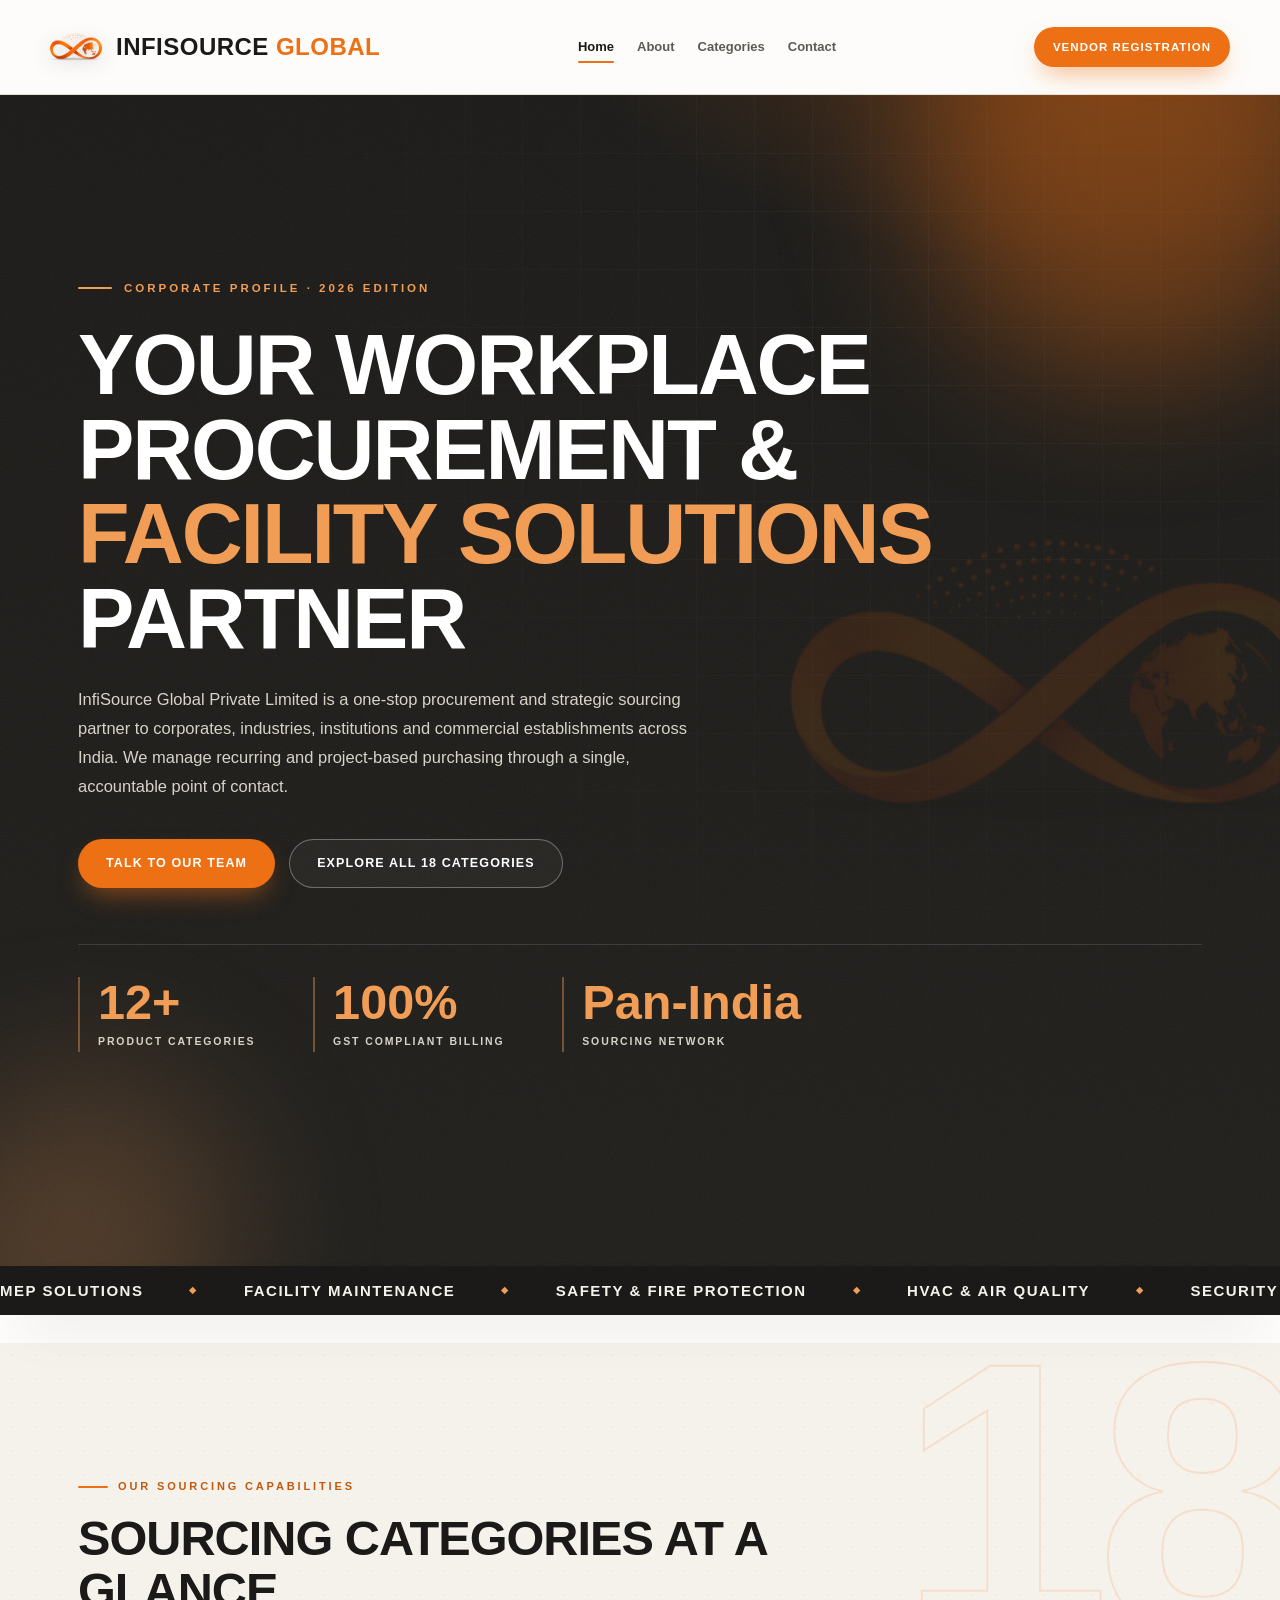
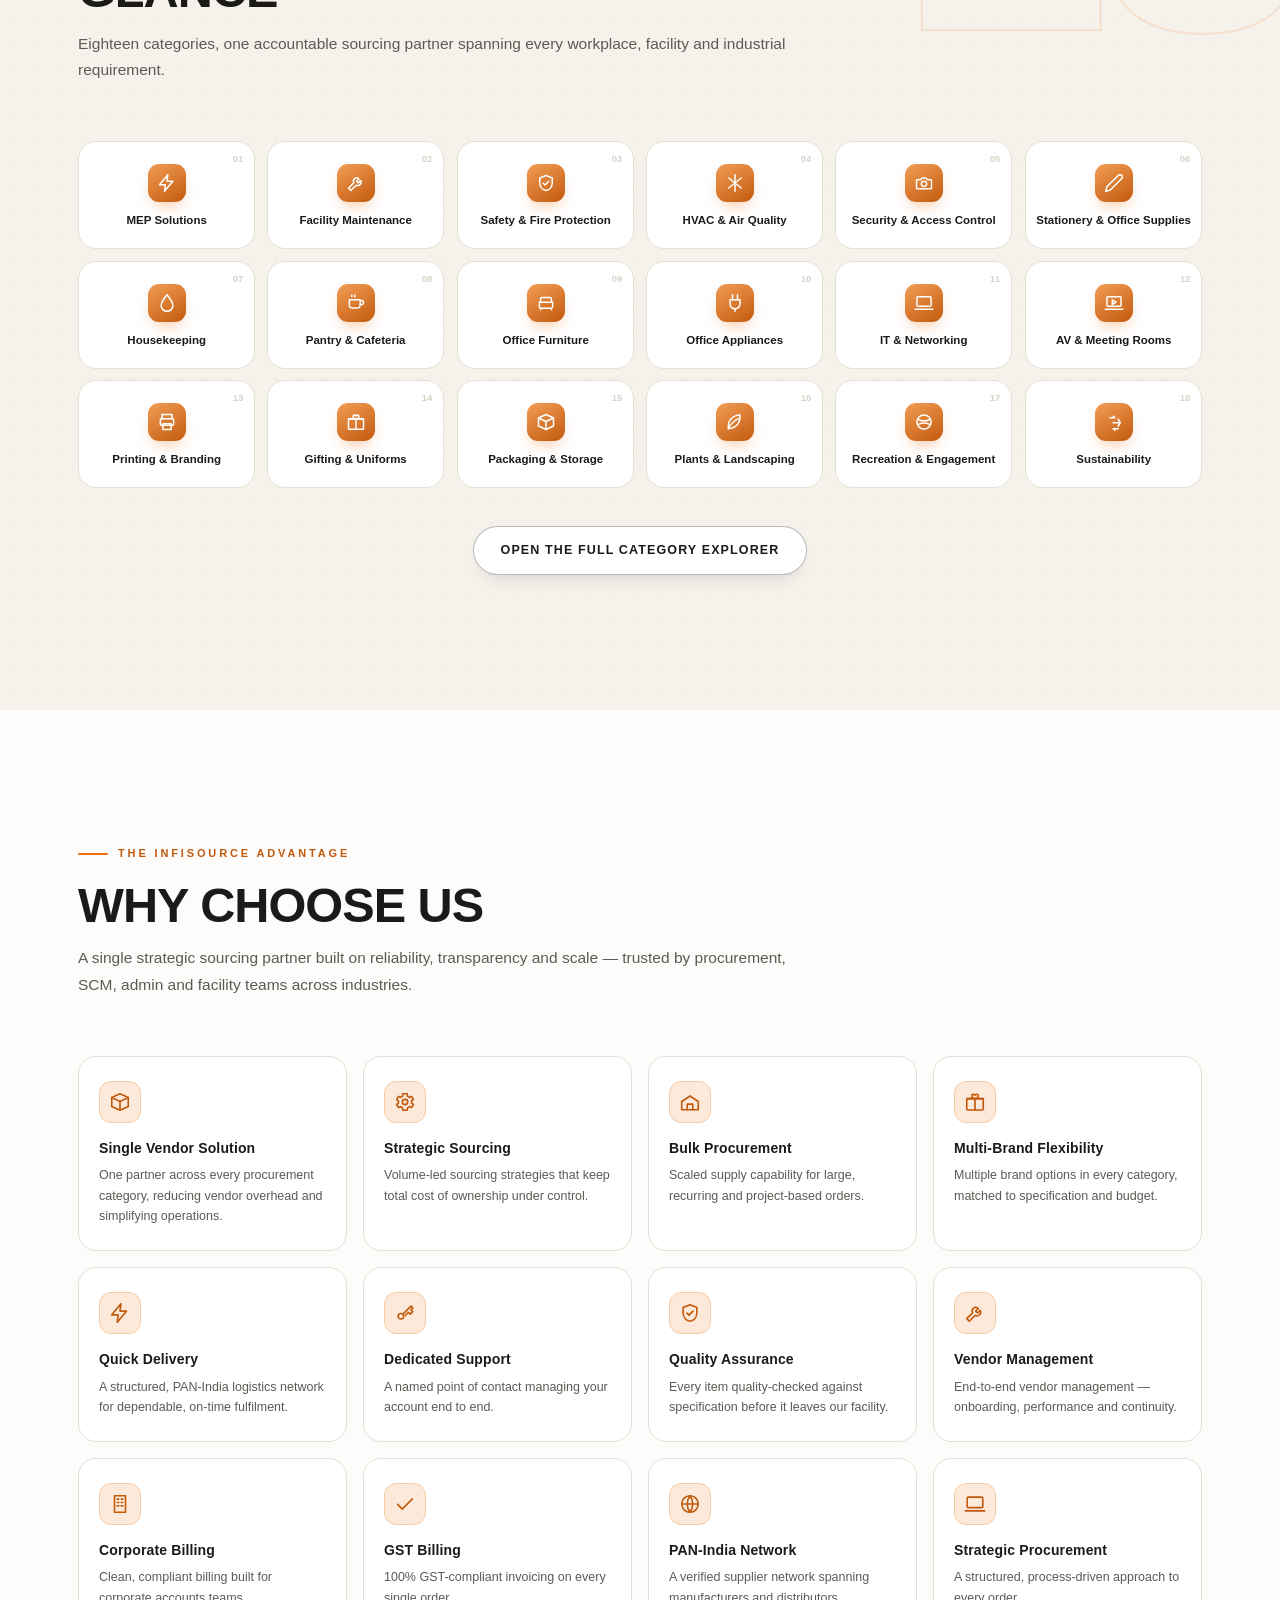
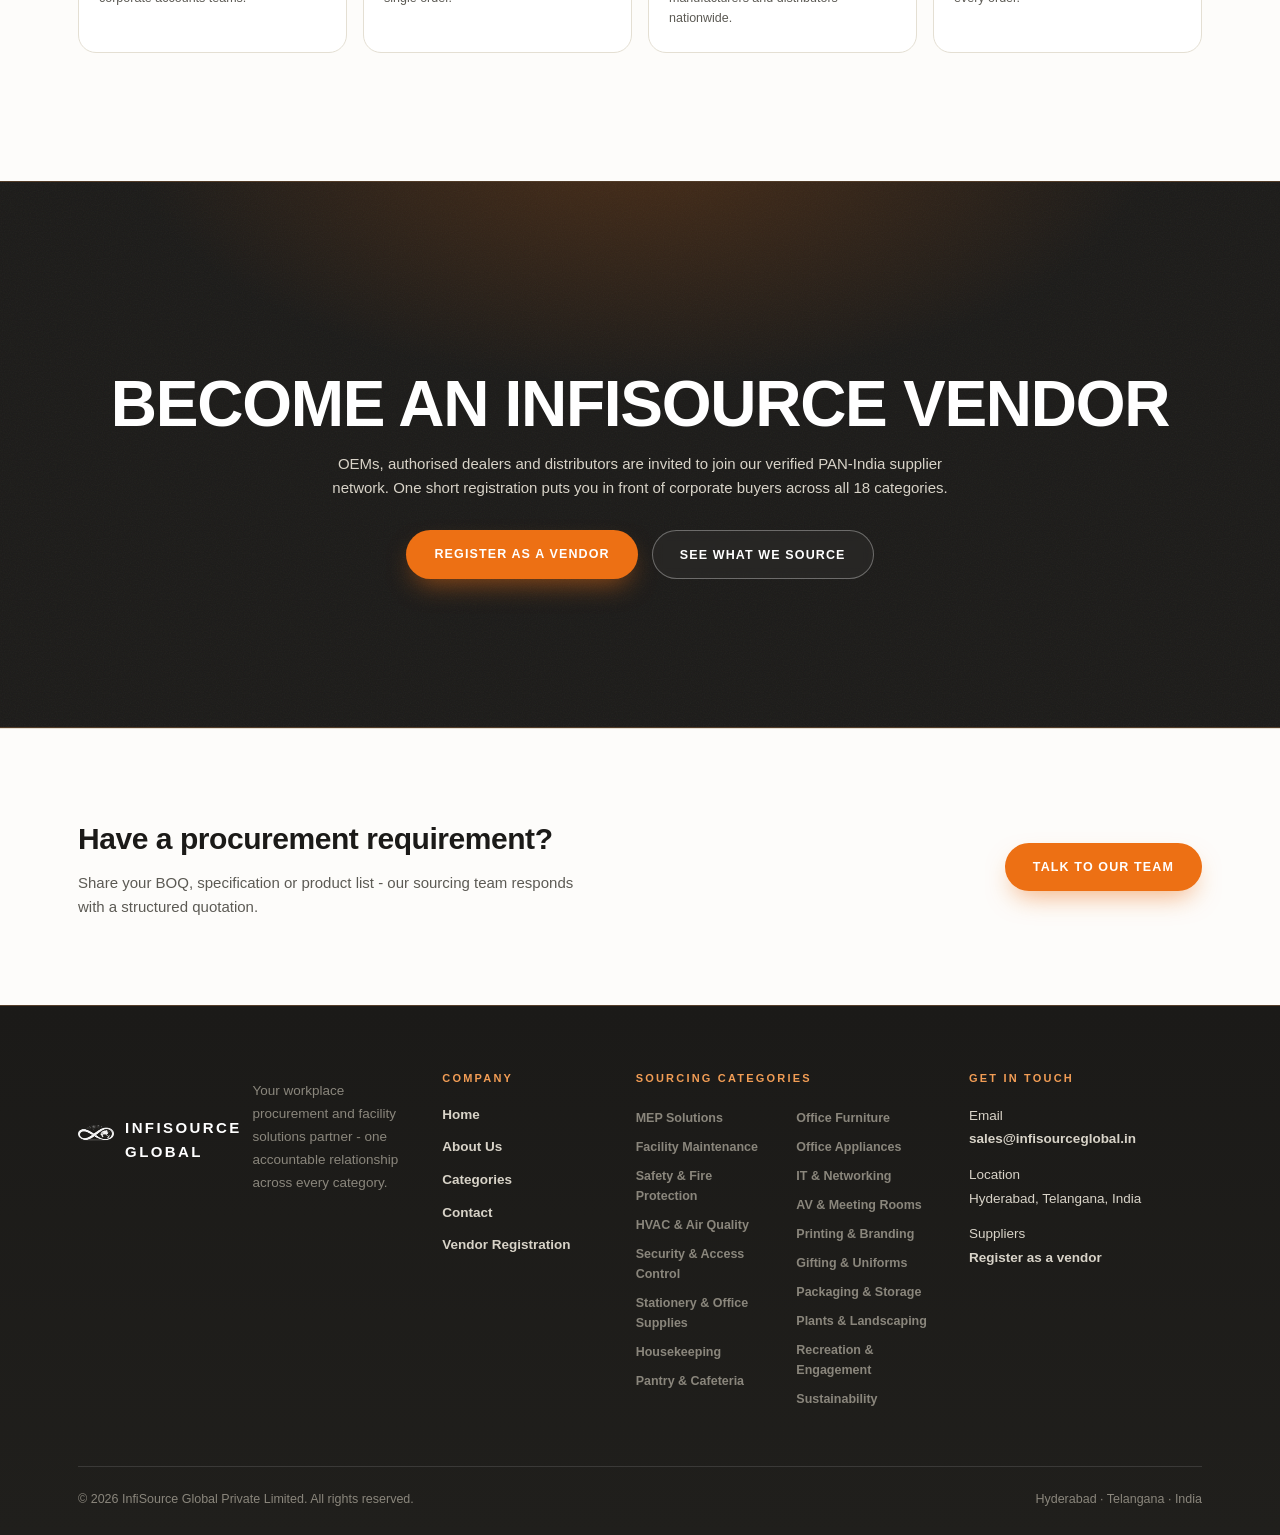
==== index.html @ 37a1bd2e "Fix invisible outline buttons on light backgrounds" ====
<!DOCTYPE html>
<html lang="en">
<head>
<meta charset="UTF-8">
<meta name="viewport" content="width=device-width, initial-scale=1.0">
<title>InfiSource Global Private Limited | Workplace Procurement & Facility Solutions Partner</title>
<meta name="description" content="InfiSource Global is a one-stop procurement and strategic sourcing partner for corporates, industries and institutions across India - 18 sourcing categories, one accountable relationship.">
<link rel="icon" type="image/png" href="assets/img/favicon.png">
<link rel="stylesheet" href="assets/css/style.css">
</head>
<body>
<img src="assets/img/logo.webp" class="pl-src" alt="" hidden>
<header>
  <div class="wrap nav">
    <a class="brand" href="index.html" style="text-decoration:none"><img src="assets/img/logo.webp" alt="InfiSource Global logo"><span>INFISOURCE <span class="accent">GLOBAL</span></span></a>
    <nav class="links">
      <a href="index.html" class="page-on">Home</a>
      <a href="about.html">About</a>
      <a href="services.html">Categories</a>
      <a href="contact.html">Contact</a>
    </nav>
    <a href="vendor.html" class="btn">Vendor Registration</a>
  </div>
</header>
<section class="hero">
  <div class="wrap">
    <div class="eyebrow">Corporate Profile &middot; 2026 Edition</div>
    <h1>Your Workplace Procurement & <span class="accent">Facility Solutions</span> Partner</h1>
    <p class="lede">InfiSource Global Private Limited is a one-stop procurement and strategic sourcing partner to corporates, industries, institutions and commercial establishments across India. We manage recurring and project-based purchasing through a single, accountable point of contact.</p>
    <div class="cta">
      <a href="contact.html" class="btn">Talk to Our Team</a>
      <a href="services.html" class="btn-outline">Explore All 18 Categories</a>
    </div>
    <div class="stats">
      <div class="stat"><b>12+</b><span>Product Categories</span></div>
      <div class="stat"><b>100%</b><span>GST Compliant Billing</span></div>
      <div class="stat"><b>Pan-India</b><span>Sourcing Network</span></div>
    </div>
  </div>
</section>

<section id="categories" class="cats">
  <div class="wrap">
    <div class="section-head">
      <div class="section-eyebrow">Our Sourcing Capabilities</div>
      <h2>Sourcing Categories at a Glance</h2>
      <p>Eighteen categories, one accountable sourcing partner spanning every workplace, facility and industrial requirement.</p>
    </div>
    <div class="tile-grid"><a class="tile" href="services.html#cat-mep-solutions"><div class="tile-num">01</div><div class="tile-ic"><svg viewBox="0 0 24 24" class="ic-svg-white"><path d="M13 2 3 14h7l-1 8 10-12h-7l1-8z"/></svg></div><div class="tile-title">MEP Solutions</div></a><a class="tile" href="services.html#cat-facility-maintenance"><div class="tile-num">02</div><div class="tile-ic"><svg viewBox="0 0 24 24" class="ic-svg-white"><path d="M14.9 6.4a4 4 0 0 0-5.5 5.4L3 18.2l2.8 2.8 6.4-6.4a4 4 0 0 0 5.4-5.5l-2.9 2.9-2-2 2.9-2.9z"/></svg></div><div class="tile-title">Facility Maintenance</div></a><a class="tile" href="services.html#cat-safety-and-fire-protection"><div class="tile-num">03</div><div class="tile-ic"><svg viewBox="0 0 24 24" class="ic-svg-white"><path d="M12 3l7.5 3v5.6c0 5.1-3.4 8.6-7.5 9.4-4.1-.8-7.5-4.3-7.5-9.4V6l7.5-3z"/><path d="M8.7 12.2l2.2 2.2 4.4-4.4"/></svg></div><div class="tile-title">Safety & Fire Protection</div></a><a class="tile" href="services.html#cat-hvac-and-air-quality"><div class="tile-num">04</div><div class="tile-ic"><svg viewBox="0 0 24 24" class="ic-svg-white"><path d="M12 2v20M4.5 6l15 12M19.5 6l-15 12"/></svg></div><div class="tile-title">HVAC & Air Quality</div></a><a class="tile" href="services.html#cat-security-and-access-control"><div class="tile-num">05</div><div class="tile-ic"><svg viewBox="0 0 24 24" class="ic-svg-white"><path d="M4 8h4l1.5-2h5L16 8h4a1 1 0 0 1 1 1v9a1 1 0 0 1-1 1H4a1 1 0 0 1-1-1V9a1 1 0 0 1 1-1z"/><circle cx="12" cy="13" r="3.2"/></svg></div><div class="tile-title">Security & Access Control</div></a><a class="tile" href="services.html#cat-stationery-and-office-supplies"><div class="tile-num">06</div><div class="tile-ic"><svg viewBox="0 0 24 24" class="ic-svg-white"><path d="M17 3a2.85 2.83 0 1 1 4 4L7.5 20.5 2 22l1.5-5.5Z"/></svg></div><div class="tile-title">Stationery & Office Supplies</div></a><a class="tile" href="services.html#cat-housekeeping"><div class="tile-num">07</div><div class="tile-ic"><svg viewBox="0 0 24 24" class="ic-svg-white"><path d="M12 2s7 8.5 7 13a7 7 0 0 1-14 0c0-4.5 7-13 7-13z"/></svg></div><div class="tile-title">Housekeeping</div></a><a class="tile" href="services.html#cat-pantry-and-cafeteria"><div class="tile-num">08</div><div class="tile-ic"><svg viewBox="0 0 24 24" class="ic-svg-white"><path d="M4 8h13v6a4 4 0 0 1-4 4H8a4 4 0 0 1-4-4V8z"/><path d="M17 9h1.6a2.4 2.4 0 0 1 0 4.8H17"/><path d="M7 2.5v2M10.5 2.5v2"/></svg></div><div class="tile-title">Pantry & Cafeteria</div></a><a class="tile" href="services.html#cat-office-furniture"><div class="tile-num">09</div><div class="tile-ic"><svg viewBox="0 0 24 24" class="ic-svg-white"><path d="M5.5 11.2V7.3a2 2 0 0 1 2-2h9a2 2 0 0 1 2 2v3.9"/><path d="M4 11.2h16v5a2 2 0 0 1-2 2H6a2 2 0 0 1-2-2v-5z"/><path d="M5.5 18.2v2M18.5 18.2v2"/></svg></div><div class="tile-title">Office Furniture</div></a><a class="tile" href="services.html#cat-office-appliances"><div class="tile-num">10</div><div class="tile-ic"><svg viewBox="0 0 24 24" class="ic-svg-white"><path d="M9 2v6M15 2v6M6 8h12v5a6 6 0 0 1-12 0V8z"/><path d="M12 19v3"/></svg></div><div class="tile-title">Office Appliances</div></a><a class="tile" href="services.html#cat-it-and-networking"><div class="tile-num">11</div><div class="tile-ic"><svg viewBox="0 0 24 24" class="ic-svg-white"><rect x="3.5" y="4.5" width="17" height="11.5" rx="1.3"/><path d="M1.5 19.5h21"/></svg></div><div class="tile-title">IT & Networking</div></a><a class="tile" href="services.html#cat-av-and-meeting-rooms"><div class="tile-num">12</div><div class="tile-ic"><svg viewBox="0 0 24 24" class="ic-svg-white"><rect x="3.5" y="4.5" width="17" height="11.5" rx="1.3"/><path d="M10 8.3l4.5 2.7-4.5 2.7z"/><path d="M1.5 19.5h21"/></svg></div><div class="tile-title">AV & Meeting Rooms</div></a><a class="tile" href="services.html#cat-printing-and-branding"><div class="tile-num">13</div><div class="tile-ic"><svg viewBox="0 0 24 24" class="ic-svg-white"><path d="M6 8V3h12v5"/><rect x="4" y="8" width="16" height="8" rx="1.3"/><rect x="7" y="14" width="10" height="7"/></svg></div><div class="tile-title">Printing & Branding</div></a><a class="tile" href="services.html#cat-gifting-and-uniforms"><div class="tile-num">14</div><div class="tile-ic"><svg viewBox="0 0 24 24" class="ic-svg-white"><rect x="3" y="8.3" width="18" height="12.4" rx="1"/><path d="M3 8.3h18M12 8.3v12.4"/><path d="M12 8.3c-1.9 0-3.4-1.3-3.4-3s1.4-2.6 3.4-.7c2-1.9 3.4-1 3.4.7s-1.5 3-3.4 3z"/></svg></div><div class="tile-title">Gifting & Uniforms</div></a><a class="tile" href="services.html#cat-packaging-and-storage"><div class="tile-num">15</div><div class="tile-ic"><svg viewBox="0 0 24 24" class="ic-svg-white"><path d="M3 7.2 12 3l9 4.2-9 4.2-9-4.2z"/><path d="M3 7.2v9.6L12 21l9-4.2V7.2"/><path d="M12 11.4V21"/></svg></div><div class="tile-title">Packaging & Storage</div></a><a class="tile" href="services.html#cat-plants-and-landscaping"><div class="tile-num">16</div><div class="tile-ic"><svg viewBox="0 0 24 24" class="ic-svg-white"><path d="M4 20c8 0 14-6 14-14 0-1-.1-2-.3-2.7C10 4 4 9 4 17c0 1 0 2 .3 3z"/><path d="M4 20c3-6 6-9 12-12"/></svg></div><div class="tile-title">Plants & Landscaping</div></a><a class="tile" href="services.html#cat-recreation-and-engagement"><div class="tile-num">17</div><div class="tile-ic"><svg viewBox="0 0 24 24" class="ic-svg-white"><circle cx="12" cy="12" r="8.5"/><path d="M5 9c4 2 10 2 14 0M5 15c4-2 10-2 14 0"/></svg></div><div class="tile-title">Recreation & Engagement</div></a><a class="tile" href="services.html#cat-sustainability"><div class="tile-num">18</div><div class="tile-ic"><svg viewBox="0 0 24 24" class="ic-svg-white"><path d="M7 7h6l-2-2M13 7l-2-2"/><path d="M17 8.5l2.5 4.3-2.5 4.3M19.5 12.8h-8.7"/><path d="M17 20h-6l2 2M11 20l2 2"/></svg></div><div class="tile-title">Sustainability</div></a></div><div style="text-align:center;margin-top:38px;"><a href="services.html" class="btn-outline on-light">Open the Full Category Explorer</a></div>
  </div>
</section><section id="why">
  <div class="wrap">
    <div class="section-head">
      <div class="section-eyebrow">The InfiSource Advantage</div>
      <h2>Why Choose Us</h2>
      <p>A single strategic sourcing partner built on reliability, transparency and scale &mdash; trusted by procurement, SCM, admin and facility teams across industries.</p>
    </div>
    <div class="why-grid"><div class="why-card"><div class="why-ic"><svg viewBox="0 0 24 24" class="ic-svg"><path d="M3 7.2 12 3l9 4.2-9 4.2-9-4.2z"/><path d="M3 7.2v9.6L12 21l9-4.2V7.2"/><path d="M12 11.4V21"/></svg></div><h4>Single Vendor Solution</h4><p>One partner across every procurement category, reducing vendor overhead and simplifying operations.</p></div><div class="why-card"><div class="why-ic"><svg viewBox="0 0 24 24" class="ic-svg"><circle cx="12" cy="12" r="2.9"/><path d="M19.2 12a7.3 7.3 0 0 0-.1-1.2l2-1.5-2-3.4-2.3 1a7.2 7.2 0 0 0-2-1.2L14.3 3H9.7l-.5 2.7a7.2 7.2 0 0 0-2 1.2l-2.3-1-2 3.4 2 1.5A7.3 7.3 0 0 0 4.8 12a7.3 7.3 0 0 0 .1 1.2l-2 1.5 2 3.4 2.3-1a7.2 7.2 0 0 0 2 1.2l.5 2.7h4.6l.5-2.7a7.2 7.2 0 0 0 2-1.2l2.3 1 2-3.4-2-1.5c.07-.4.1-.8.1-1.2z"/></svg></div><h4>Strategic Sourcing</h4><p>Volume-led sourcing strategies that keep total cost of ownership under control.</p></div><div class="why-card"><div class="why-ic"><svg viewBox="0 0 24 24" class="ic-svg"><path d="M3 11.4 12 5.5l9 5.9v9.1H3v-9.1z"/><path d="M9 20.5v-6.2h6v6.2"/></svg></div><h4>Bulk Procurement</h4><p>Scaled supply capability for large, recurring and project-based orders.</p></div><div class="why-card"><div class="why-ic"><svg viewBox="0 0 24 24" class="ic-svg"><rect x="3" y="8.3" width="18" height="12.4" rx="1"/><path d="M3 8.3h18M12 8.3v12.4"/><path d="M12 8.3c-1.9 0-3.4-1.3-3.4-3s1.4-2.6 3.4-.7c2-1.9 3.4-1 3.4.7s-1.5 3-3.4 3z"/></svg></div><h4>Multi-Brand Flexibility</h4><p>Multiple brand options in every category, matched to specification and budget.</p></div><div class="why-card"><div class="why-ic"><svg viewBox="0 0 24 24" class="ic-svg"><path d="M13 2 3 14h7l-1 8 10-12h-7l1-8z"/></svg></div><h4>Quick Delivery</h4><p>A structured, PAN-India logistics network for dependable, on-time fulfilment.</p></div><div class="why-card"><div class="why-ic"><svg viewBox="0 0 24 24" class="ic-svg"><circle cx="7.5" cy="15.5" r="3"/><path d="M9.8 13.2 18.5 4.5l2 2-2 2 2 2-2.7 2.7-2-2-3.3 3.3"/></svg></div><h4>Dedicated Support</h4><p>A named point of contact managing your account end to end.</p></div><div class="why-card"><div class="why-ic"><svg viewBox="0 0 24 24" class="ic-svg"><path d="M12 3l7.5 3v5.6c0 5.1-3.4 8.6-7.5 9.4-4.1-.8-7.5-4.3-7.5-9.4V6l7.5-3z"/><path d="M8.7 12.2l2.2 2.2 4.4-4.4"/></svg></div><h4>Quality Assurance</h4><p>Every item quality-checked against specification before it leaves our facility.</p></div><div class="why-card"><div class="why-ic"><svg viewBox="0 0 24 24" class="ic-svg"><path d="M14.9 6.4a4 4 0 0 0-5.5 5.4L3 18.2l2.8 2.8 6.4-6.4a4 4 0 0 0 5.4-5.5l-2.9 2.9-2-2 2.9-2.9z"/></svg></div><h4>Vendor Management</h4><p>End-to-end vendor management &mdash; onboarding, performance and continuity.</p></div><div class="why-card"><div class="why-ic"><svg viewBox="0 0 24 24" class="ic-svg"><rect x="6" y="3" width="12" height="18"/><path d="M9 6.7h1.6M13.4 6.7H15M9 10.4h1.6M13.4 10.4H15M9 14.1h1.6M13.4 14.1H15"/></svg></div><h4>Corporate Billing</h4><p>Clean, compliant billing built for corporate accounts teams.</p></div><div class="why-card"><div class="why-ic"><svg viewBox="0 0 24 24" class="ic-svg"><path d="M4 12.5l5 5L20 6.5"/></svg></div><h4>GST Billing</h4><p>100% GST-compliant invoicing on every single order.</p></div><div class="why-card"><div class="why-ic"><svg viewBox="0 0 24 24" class="ic-svg"><circle cx="12" cy="12" r="9"/><path d="M3 12h18"/><path d="M12 3a15 15 0 0 1 0 18 15 15 0 0 1 0-18z"/></svg></div><h4>PAN-India Network</h4><p>A verified supplier network spanning manufacturers and distributors nationwide.</p></div><div class="why-card"><div class="why-ic"><svg viewBox="0 0 24 24" class="ic-svg"><rect x="3.5" y="4.5" width="17" height="11.5" rx="1.3"/><path d="M1.5 19.5h21"/></svg></div><h4>Strategic Procurement</h4><p>A structured, process-driven approach to every order.</p></div></div>
  </div>
</section><section class="promise band-cta">
  <div class="wrap">
    <div class="section-eyebrow" style="color:var(--orange-light);">For Suppliers & Manufacturers</div>
    <h2>Become an InfiSource Vendor</h2>
    <p style="color:var(--grey-300);max-width:640px;margin:14px auto 0;">OEMs, authorised dealers and distributors are invited to join our verified PAN-India supplier network. One short registration puts you in front of corporate buyers across all 18 categories.</p>
    <div class="btn-row">
      <a href="vendor.html" class="btn">Register as a Vendor</a>
      <a href="services.html" class="btn-outline">See What We Source</a>
    </div>
  </div>
</section><section class="light-cta">
  <div class="wrap"><div class="inner">
    <div>
      <h3>Have a procurement requirement?</h3>
      <p>Share your BOQ, specification or product list - our sourcing team responds with a structured quotation.</p>
    </div>
    <a href="contact.html" class="btn">Talk to Our Team</a>
  </div></div>
</section>
<footer class="site-foot">
  <div class="wrap">
    <div class="foot-grid">
      <div class="foot-brand">
        <img src="assets/img/logo.webp" alt="InfiSource Global logo">
        <div class="fb-name">INFISOURCE GLOBAL</div>
        <p>Your workplace procurement and facility solutions partner - one accountable relationship across every category.</p>
      </div>
      <div>
        <div class="foot-h">Company</div>
        <div class="foot-links">
          <a href="index.html">Home</a>
          <a href="about.html">About Us</a>
          <a href="services.html">Categories</a>
          <a href="contact.html">Contact</a>
          <a href="vendor.html">Vendor Registration</a>
        </div>
      </div>
      <div>
        <div class="foot-h">Sourcing Categories</div>
        <div class="foot-cats">
        <a href="services.html#cat-mep-solutions">MEP Solutions</a>
        <a href="services.html#cat-facility-maintenance">Facility Maintenance</a>
        <a href="services.html#cat-safety-and-fire-protection">Safety & Fire Protection</a>
        <a href="services.html#cat-hvac-and-air-quality">HVAC & Air Quality</a>
        <a href="services.html#cat-security-and-access-control">Security & Access Control</a>
        <a href="services.html#cat-stationery-and-office-supplies">Stationery & Office Supplies</a>
        <a href="services.html#cat-housekeeping">Housekeeping</a>
        <a href="services.html#cat-pantry-and-cafeteria">Pantry & Cafeteria</a>
        <a href="services.html#cat-office-furniture">Office Furniture</a>
        <a href="services.html#cat-office-appliances">Office Appliances</a>
        <a href="services.html#cat-it-and-networking">IT & Networking</a>
        <a href="services.html#cat-av-and-meeting-rooms">AV & Meeting Rooms</a>
        <a href="services.html#cat-printing-and-branding">Printing & Branding</a>
        <a href="services.html#cat-gifting-and-uniforms">Gifting & Uniforms</a>
        <a href="services.html#cat-packaging-and-storage">Packaging & Storage</a>
        <a href="services.html#cat-plants-and-landscaping">Plants & Landscaping</a>
        <a href="services.html#cat-recreation-and-engagement">Recreation & Engagement</a>
        <a href="services.html#cat-sustainability">Sustainability</a>
        </div>
      </div>
      <div class="foot-contact">
        <div class="foot-h">Get In Touch</div>
        <p>Email<br><a href="mailto:sales@infisourceglobal.in">sales@infisourceglobal.in</a></p>
        <p>Location<br>Hyderabad, Telangana, India</p>
        <p>Suppliers<br><a href="vendor.html">Register as a vendor</a></p>
      </div>
    </div>
    <div class="foot-note">
      <div>&copy; 2026 InfiSource Global Private Limited. All rights reserved.</div>
      <div>Hyderabad &middot; Telangana &middot; India</div>
    </div>
  </div>
</footer>
<script src="assets/js/config.js"></script>
<script src="assets/js/shared.js"></script>
</body>
</html>
---- assets/css/style.css ----
:root{
  --ink:#1B1A18; --charcoal:#2B2A27; --grey-700:#5C5A54; --grey-500:#8A867C;
  --grey-300:#D8D3C8; --grey-100:#F5F2EC; --paper:#FDFCFA; --white:#FFFFFF;
  --orange:#ED7014; --orange-deep:#C25A0E; --orange-light:#F29D55;
  --orange-tint:#FCE9D9; --orange-tint-2:#F7CBA3; --line:#E4DFD3;
  --font-display:'Arial','Liberation Sans',sans-serif;
  --font-body:'Arial','Liberation Sans',sans-serif;
  --font-mono:'Arial','Liberation Sans',sans-serif;
  --ease:cubic-bezier(.22,.61,.2,1);
  --ease-out:cubic-bezier(.16,1,.3,1);
  --shadow-soft:0 1px 2px rgba(27,26,24,.05),0 10px 28px -10px rgba(27,26,24,.10);
  --shadow-lift:0 2px 4px rgba(27,26,24,.05),0 26px 54px -14px rgba(27,26,24,.20);
}
*{box-sizing:border-box;margin:0;padding:0;}
html{scroll-behavior:smooth;scroll-padding-top:104px;}
body{font-family:var(--font-body);color:var(--ink);background:var(--paper);line-height:1.6;font-size:15px;overflow-x:hidden;
  background-image:radial-gradient(1200px 560px at 85% -8%,rgba(237,112,20,.05),transparent 62%);}
a{color:inherit;text-decoration:none;}
img{max-width:100%;}
::selection{background:var(--orange);color:#fff;}
::-webkit-scrollbar{width:11px;}
::-webkit-scrollbar-track{background:var(--grey-100);}
::-webkit-scrollbar-thumb{background:var(--grey-300);border-radius:8px;border:3px solid var(--grey-100);}
::-webkit-scrollbar-thumb:hover{background:var(--orange-light);}
a:focus-visible,button:focus-visible{outline:2px solid var(--orange);outline-offset:3px;border-radius:6px;}
.ic-svg{width:100%;height:100%;stroke:var(--orange-deep);fill:none;stroke-width:1.8;stroke-linecap:round;stroke-linejoin:round;}
.ic-svg-white{width:100%;height:100%;stroke:#fff;fill:none;stroke-width:1.8;stroke-linecap:round;stroke-linejoin:round;}
.wrap{max-width:1180px;margin:0 auto;padding:0 28px;}

/* ============ scroll progress ============ */
#pbar{position:fixed;top:0;left:0;height:3px;width:0;z-index:60;
  background:linear-gradient(90deg,var(--orange-deep),var(--orange),var(--orange-light));pointer-events:none;}

/* ============ preloader ============ */
body.loading{overflow:hidden;}
.preloader{position:fixed;inset:0;z-index:100;background:var(--ink);display:flex;align-items:center;justify-content:center;
  transition:opacity .55s var(--ease),visibility .55s;}
body.pre-done .preloader{opacity:0;visibility:hidden;}
.pl-inner{text-align:center;}
.pl-inner img{width:118px;filter:drop-shadow(0 18px 40px rgba(237,112,20,.35));}
.pl-bar{width:130px;height:2px;background:rgba(255,255,255,.14);margin:28px auto 0;border-radius:2px;overflow:hidden;}
.pl-bar i{display:block;height:100%;background:var(--orange);width:0;animation:plbar 1s var(--ease) .1s forwards;}
@keyframes plbar{to{width:100%;}}

/* ============ custom cursor ============ */
.cur-dot{position:fixed;top:0;left:0;width:8px;height:8px;border-radius:50%;background:var(--orange);z-index:200;pointer-events:none;opacity:0;transition:opacity .3s;}
.cur-ring{position:fixed;top:0;left:0;width:34px;height:34px;border-radius:50%;border:1.5px solid rgba(237,112,20,.55);z-index:199;pointer-events:none;opacity:0;transition:width .25s var(--ease),height .25s var(--ease),border-color .25s,background-color .25s;}
body.cur-live .cur-dot,body.cur-live .cur-ring{opacity:1;}
body.cur-hover .cur-ring{width:56px;height:56px;background-color:rgba(237,112,20,.09);border-color:rgba(237,112,20,.95);}
body.cur-on *{cursor:none !important;}

/* ============ header ============ */
header{position:sticky;top:0;z-index:30;background:rgba(253,252,250,.82);
  -webkit-backdrop-filter:blur(14px) saturate(1.5);backdrop-filter:blur(14px) saturate(1.5);
  border-bottom:1px solid var(--line);transition:box-shadow .35s var(--ease),background .35s var(--ease);}
header.scrolled{box-shadow:0 12px 34px -18px rgba(27,26,24,.24);background:rgba(253,252,250,.95);}
.nav{display:flex;align-items:center;justify-content:space-between;gap:20px;padding:21px 0;transition:padding .35s var(--ease);min-width:0;}
header.scrolled .nav{padding:13px 0;}
.brand{display:flex;align-items:center;gap:14px;font-weight:800;font-size:24px;letter-spacing:.02em;white-space:nowrap;flex:0 0 auto;}
.brand img{width:52px;height:52px;border-radius:13px;transition:transform .5s var(--ease);filter:drop-shadow(0 4px 10px rgba(27,26,24,.22));}
.brand:hover img{transform:rotate(-9deg) scale(1.08);}
.brand span.accent{color:var(--orange);}
nav.links{display:flex;font-size:13px;font-weight:700;color:var(--grey-700);flex:0 1 auto;min-width:0;}
nav.links a{white-space:nowrap;margin-left:23px;position:relative;padding:4px 0;transition:color .25s var(--ease);}
nav.links a:first-child{margin-left:0;}
nav.links a::after{content:"";position:absolute;left:0;right:0;bottom:-2px;height:2px;border-radius:2px;background:var(--orange);
  transform:scaleX(0);transform-origin:left;transition:transform .3s var(--ease);}
nav.links a:hover,nav.links a.active{color:var(--ink);}
nav.links a:hover::after,nav.links a.active::after{transform:scaleX(1);}
.btn{position:relative;display:inline-block;background:var(--orange);color:#fff;padding:14px 28px;border-radius:999px;
  font-weight:800;font-size:12.5px;white-space:nowrap;overflow:hidden;letter-spacing:.09em;text-transform:uppercase;
  box-shadow:0 12px 26px -8px rgba(237,112,20,.55);
  transition:transform .3s var(--ease),background .3s var(--ease),box-shadow .3s var(--ease);}
.btn::after{content:"";position:absolute;top:0;left:-90%;width:55%;height:100%;
  background:linear-gradient(105deg,transparent,rgba(255,255,255,.4),transparent);
  transform:skewX(-22deg);transition:left .65s var(--ease);}
.btn:hover{background:var(--orange-deep);box-shadow:0 18px 34px -10px rgba(237,112,20,.6);}
.btn:hover::after{left:135%;}
.btn:active{transform:scale(.97);}
.btn-outline{position:relative;display:inline-block;border:1.5px solid rgba(255,255,255,.32);color:#fff;padding:13.5px 27px;border-radius:999px;
  font-weight:800;font-size:12.5px;white-space:nowrap;overflow:hidden;letter-spacing:.09em;text-transform:uppercase;background:rgba(255,255,255,.04);
  -webkit-backdrop-filter:blur(6px);backdrop-filter:blur(6px);
  transition:border-color .3s var(--ease),background .3s var(--ease),transform .3s var(--ease);}
.btn-outline:hover{border-color:rgba(255,255,255,.65);background:rgba(255,255,255,.1);}
.btn-outline.on-light{border-color:rgba(27,26,24,.3);color:var(--ink);background:var(--white);
  -webkit-backdrop-filter:none;backdrop-filter:none;box-shadow:0 10px 22px -14px rgba(27,26,24,.28);}
.btn-outline.on-light:hover{border-color:var(--orange);color:var(--orange-deep);background:var(--orange-tint);transform:translateY(-2px);}
.btn-outline.on-light::after{display:none;}
.nav .btn{padding:11px 19px;font-size:11.5px;}

.burger{display:none;width:42px;height:42px;border:1px solid var(--line);border-radius:11px;background:var(--white);position:relative;cursor:pointer;flex:0 0 42px;}
.burger span{position:absolute;left:12px;right:12px;height:2px;border-radius:2px;background:var(--ink);transition:.32s var(--ease);}
.burger span:nth-child(1){top:15px;}
.burger span:nth-child(2){top:20px;}
.burger span:nth-child(3){top:25px;}
body.menu-open .burger span:nth-child(1){top:20px;transform:rotate(45deg);}
body.menu-open .burger span:nth-child(2){opacity:0;}
body.menu-open .burger span:nth-child(3){top:20px;transform:rotate(-45deg);}
.drawer{display:none;position:absolute;top:100%;left:0;right:0;background:var(--paper);border-bottom:1px solid var(--line);
  padding:14px 28px 20px;box-shadow:0 26px 40px -24px rgba(27,26,24,.3);animation:drawerIn .3s var(--ease);}
@keyframes drawerIn{from{opacity:0;transform:translateY(-8px);}to{opacity:1;transform:none;}}
body.menu-open .drawer{display:block;}
.drawer nav{display:flex;flex-direction:column;gap:9px;}
.drawer nav a{display:flex;align-items:center;justify-content:space-between;margin-left:0;padding:13px 16px;border:1px solid var(--line);border-radius:12px;
  background:var(--white);font-weight:700;font-size:15px;color:var(--grey-700);
  transition:border-color .22s var(--ease),background .22s var(--ease),color .22s var(--ease),transform .22s var(--ease);}
.drawer nav a::after{content:"";position:static;left:auto;right:auto;bottom:auto;background:none;border-radius:0;width:7px;height:7px;border-right:2px solid var(--grey-300);border-top:2px solid var(--grey-300);transform:rotate(45deg);
  transition:border-color .22s var(--ease),transform .22s var(--ease);}
.drawer nav a:hover{border-color:var(--orange);color:var(--ink);transform:translateX(3px);}
.drawer nav a:hover::after{border-color:var(--orange);}
.drawer nav a.page-on{border-color:var(--orange);background:var(--orange-tint);color:var(--ink);}
.drawer nav a.page-on::after{border-color:var(--orange);}

/* ============ hero ============ */
.hero{position:relative;overflow:hidden;color:#fff;
  background:linear-gradient(180deg,var(--ink) 0%,#201f1c 100%);}
.hero::before{content:"";position:absolute;inset:0;pointer-events:none;
  background:
    radial-gradient(56rem 34rem at 84% -14%,rgba(237,112,20,.30),transparent 62%),
    radial-gradient(44rem 30rem at -10% 112%,rgba(242,157,85,.10),transparent 60%),
    url("data:image/svg+xml,%3Csvg xmlns='http://www.w3.org/2000/svg' width='140' height='140'%3E%3Cfilter id='n'%3E%3CfeTurbulence type='fractalNoise' baseFrequency='0.85' numOctaves='2' stitchTiles='stitch'/%3E%3C/filter%3E%3Crect width='100%25' height='100%25' filter='url(%23n)' opacity='0.05'/%3E%3C/svg%3E");}
.hero::after{content:"";position:absolute;inset:0;pointer-events:none;
  background-image:linear-gradient(rgba(255,255,255,.035) 1px,transparent 1px),linear-gradient(90deg,rgba(255,255,255,.035) 1px,transparent 1px);
  background-size:58px 58px;
  -webkit-mask-image:radial-gradient(75% 95% at 72% 18%,#000 0%,transparent 80%);
  mask-image:radial-gradient(75% 95% at 72% 18%,#000 0%,transparent 80%);}
.hero .wrap{position:relative;z-index:3;min-height:calc(92vh - 96px);display:flex;flex-direction:column;justify-content:center;
  padding-top:56px;padding-bottom:86px;}
.orb-wrap{position:absolute;inset:0;z-index:1;pointer-events:none;will-change:transform;}
.orb{position:absolute;border-radius:50%;filter:blur(72px);}
.orb-a{width:430px;height:430px;background:rgba(237,112,20,.38);top:-150px;right:-70px;animation:drift 16s ease-in-out infinite alternate;}
.orb-b{width:310px;height:310px;background:rgba(242,157,85,.2);bottom:-110px;left:-70px;animation:drift 21s ease-in-out infinite alternate-reverse;}
@keyframes drift{from{transform:translate(0,0);}to{transform:translate(-48px,36px);}}
.hero-mark{position:absolute;z-index:2;right:-50px;top:50%;transform:translateY(-50%);
  width:min(46vw,540px);aspect-ratio:1/1;background:no-repeat center/contain;opacity:.12;pointer-events:none;}
.eyebrow{display:inline-flex;align-items:center;gap:12px;color:var(--orange-light);
  font-weight:800;font-size:11.5px;letter-spacing:.26em;text-transform:uppercase;margin-bottom:26px;}
.eyebrow::before{content:"";width:34px;height:2px;border-radius:2px;background:var(--orange-light);}
h1{font-family:var(--font-display);font-size:clamp(42px,6.6vw,92px);line-height:1.0;font-weight:800;
  max-width:920px;letter-spacing:-.025em;text-transform:uppercase;}
h1 .accent{color:var(--orange-light);}
h1 .w{display:inline-block;overflow:hidden;vertical-align:top;padding-bottom:.09em;margin-bottom:-.09em;}
h1 .wi{display:inline-block;transform:translateY(115%);will-change:transform;}
body.pre-done h1 .wi{animation:wordUp .95s var(--ease-out) var(--wd,0ms) both;}
@keyframes wordUp{to{transform:translateY(0);}}
.hero p.lede{margin-top:24px;max-width:640px;color:var(--grey-300);font-size:16.5px;line-height:1.75;}
.hero .cta{margin-top:38px;display:flex;gap:14px;flex-wrap:wrap;}
.stats{display:flex;gap:clamp(28px,4.5vw,58px);margin-top:56px;padding-top:32px;border-top:1px solid rgba(255,255,255,.13);flex-wrap:wrap;}
.stat b{display:block;font-size:clamp(34px,3.8vw,52px);font-weight:800;color:var(--orange-light);line-height:1.05;font-variant-numeric:tabular-nums;}
.stat span{font-size:10.5px;color:var(--grey-300);text-transform:uppercase;letter-spacing:.18em;font-weight:700;}
.hero .stat{padding-left:18px;border-left:2px solid rgba(242,157,85,.4);}
/* hero entrance (gated on preloader completion; visible by default without JS) */
html.js .hero .eyebrow,html.js .hero p.lede,html.js .hero .cta,html.js .hero .stats{opacity:0;}
body.pre-done .hero .eyebrow{animation:fadeUp .8s var(--ease-out) .3s both;}
body.pre-done .hero p.lede{animation:fadeUp .85s var(--ease-out) .55s both;}
body.pre-done .hero .cta{animation:fadeUp .85s var(--ease-out) .7s both;}
body.pre-done .hero .stats{animation:fadeUp .85s var(--ease-out) .85s both;}
@keyframes fadeUp{from{opacity:0;transform:translateY(26px);}to{opacity:1;transform:none;}}

/* ============ marquee ============ */
.marquee{position:relative;z-index:6;background:var(--ink);color:var(--grey-100);padding:17px 0;overflow:hidden;}
.marquee.mq-dark{margin:0 0 28px;box-shadow:0 24px 48px -22px rgba(27,26,24,.4);}
.marquee.mq-orange{background:var(--orange);color:#fff;margin:34px 0;box-shadow:0 24px 48px -18px rgba(237,112,20,.45);}
.mq-track{display:flex;width:max-content;animation:mq 42s linear infinite;}
.marquee:hover .mq-track{animation-play-state:paused;}
.mq-item{display:inline-flex;align-items:center;gap:46px;padding-right:46px;font-weight:800;font-size:15px;line-height:1;
  letter-spacing:.1em;text-transform:uppercase;white-space:nowrap;}
.mq-item::after{content:"◆";font-size:9px;color:var(--orange-light);}
.mq-orange .mq-item::after{color:var(--ink);}
@keyframes mq{to{transform:translateX(-50%);}}

/* ============ sections ============ */
section{padding:clamp(80px,10vw,132px) 0;position:relative;}
section[id]{scroll-margin-top:70px;}
.section-head{max-width:720px;margin-bottom:clamp(40px,5vw,58px);position:relative;z-index:2;}
.section-eyebrow{display:inline-flex;align-items:center;gap:10px;color:var(--orange-deep);
  font-weight:800;font-size:11px;letter-spacing:.26em;text-transform:uppercase;margin-bottom:16px;}
.section-eyebrow::before{content:"";width:30px;height:2px;border-radius:2px;background:var(--orange);}
h2{font-family:var(--font-display);font-size:clamp(27px,3.8vw,50px);font-weight:800;letter-spacing:-.02em;line-height:1.08;text-transform:uppercase;}
.section-head p{color:var(--grey-700);margin-top:14px;font-size:15.5px;line-height:1.7;}
.rv{opacity:0;transform:translateY(30px);filter:blur(6px);
  transition:opacity .85s var(--ease-out),transform .85s var(--ease-out),filter .85s var(--ease-out);transition-delay:var(--d,0ms);}
.rv.in{opacity:1;transform:none;filter:none;}

/* ============ about ============ */
.about-grid{display:grid;grid-template-columns:1.45fr 1fr;gap:clamp(36px,5vw,64px);align-items:start;}
.about-copy p{color:var(--grey-700);font-size:15px;margin-bottom:16px;line-height:1.75;}
.about-copy>p:first-of-type::first-letter{font-weight:800;font-size:54px;line-height:.8;
  color:var(--orange);float:left;padding:9px 12px 0 0;}
.bullets{list-style:none;margin:20px 0;}
.bullets li{position:relative;padding-left:24px;margin-bottom:12px;font-size:14.5px;line-height:1.65;}
.bullets li::before{content:"";position:absolute;left:0;top:8px;width:9px;height:9px;border-radius:3px;background:var(--orange);}
.bullets b{font-weight:700;}
.stat-row{display:flex;gap:clamp(24px,3.4vw,44px);margin-top:24px;padding-top:20px;border-top:1px solid var(--line);flex-wrap:wrap;}
.stat-row .stat{padding-left:16px;border-left:2px solid var(--orange-tint-2);}
.stat-row .stat b{display:block;font-size:28px;color:var(--orange-deep);font-weight:800;line-height:1.15;font-variant-numeric:tabular-nums;}
.stat-row .stat span{font-size:10px;color:var(--grey-700);text-transform:uppercase;letter-spacing:.16em;font-weight:700;}
.side-card{position:sticky;top:100px;background:var(--charcoal);border-radius:24px;padding:34px 30px;color:#fff;
  box-shadow:0 34px 64px -26px rgba(27,26,24,.5);overflow:hidden;}
.side-card::before{content:"";position:absolute;top:-70px;right:-70px;width:240px;height:240px;border-radius:50%;
  background:radial-gradient(circle,rgba(237,112,20,.3),transparent 65%);}
.side-card h4{color:var(--orange-light);font-size:12px;letter-spacing:.22em;text-transform:uppercase;font-weight:800;
  margin-bottom:16px;padding-bottom:14px;border-bottom:1px solid rgba(255,255,255,.15);position:relative;}
.side-card ul{list-style:none;position:relative;}
.side-card li{padding:7px 0;font-size:14px;position:relative;padding-left:24px;transition:transform .3s var(--ease);color:var(--grey-300);}
.side-card li:hover{transform:translateX(5px);color:#fff;}
.side-card li::before{content:"✓";position:absolute;left:0;color:var(--orange-light);font-weight:700;}

/* ============ why ============ */
.why-grid{display:grid;grid-template-columns:repeat(4,1fr);gap:16px;}
.why-card{position:relative;background:var(--white);border:1px solid var(--line);border-radius:18px;padding:24px 20px;overflow:hidden;
  transition:transform .35s var(--ease),box-shadow .35s var(--ease),border-color .35s var(--ease);}
.why-card::before{content:"";position:absolute;top:0;left:0;right:0;height:3px;border-radius:18px 18px 0 0;background:var(--orange);
  transform:scaleX(0);transform-origin:left;transition:transform .4s var(--ease);}
.why-card::after{content:"";position:absolute;inset:0;border-radius:inherit;opacity:0;pointer-events:none;transition:opacity .35s;
  background:radial-gradient(230px circle at var(--mx,50%) var(--my,50%),rgba(237,112,20,.08),transparent 65%);}
.why-card:hover{transform:translateY(-6px);box-shadow:var(--shadow-lift);border-color:var(--orange-tint-2);}
.why-card:hover::before{transform:scaleX(1);}
.why-card:hover::after{opacity:1;}
.why-ic{width:42px;height:42px;border-radius:12px;background:var(--orange-tint);border:1px solid var(--orange-tint-2);
  display:flex;align-items:center;justify-content:center;padding:9px;margin-bottom:14px;
  transition:transform .4s var(--ease),background .35s var(--ease);}
.why-card:hover .why-ic{transform:rotate(-8deg) scale(1.12);background:var(--orange-tint-2);}
.why-card h4{font-size:14px;margin-bottom:6px;font-weight:800;letter-spacing:.01em;}
.why-card p{font-size:12.5px;color:var(--grey-700);line-height:1.62;}

/* ============ categories at a glance ============ */
.cats{background:var(--grey-100);
  background-image:radial-gradient(rgba(237,112,20,.07) 1.2px,transparent 1.2px);background-size:24px 24px;}
#categories{overflow:hidden;}
#categories::after{content:"18";position:absolute;top:-38px;right:-14px;z-index:0;
  font-size:clamp(220px,30vw,430px);font-weight:800;line-height:1;letter-spacing:-.04em;
  color:transparent;-webkit-text-stroke:2px rgba(237,112,20,.15);pointer-events:none;user-select:none;}
.tile-grid{display:grid;grid-template-columns:repeat(6,1fr);gap:12px;margin-bottom:14px;position:relative;z-index:1;}
.tile{position:relative;z-index:1;background:var(--white);border:1px solid var(--line);border-radius:18px;padding:22px 8px 19px;text-align:center;overflow:hidden;
  transform:perspective(900px) rotateX(var(--rx,0deg)) rotateY(var(--ry,0deg));
  transition:transform .18s ease-out,box-shadow .35s var(--ease),border-color .35s var(--ease);}
.tile::before{content:"";position:absolute;inset:0;z-index:0;background:linear-gradient(155deg,var(--orange) 0%,var(--orange-deep) 100%);
  transform:scaleY(0);transform-origin:bottom;transition:transform .4s var(--ease);}
.tile>*{position:relative;z-index:1;}
.tile:hover{box-shadow:var(--shadow-lift);border-color:var(--orange-deep);}
.tile:hover::before{transform:scaleY(1);}
.tile-num{position:absolute;top:9px;right:11px;font-size:9.5px;color:var(--grey-300);font-weight:700;transition:color .3s;z-index:1;}
.tile-ic{width:38px;height:38px;border-radius:11px;background:linear-gradient(150deg,var(--orange-light),var(--orange-deep));
  display:flex;align-items:center;justify-content:center;margin:0 auto 11px;padding:9px;
  box-shadow:0 8px 16px -6px rgba(237,112,20,.45);transition:background .35s var(--ease),box-shadow .35s,transform .4s var(--ease);}
.tile:hover .tile-ic{background:rgba(255,255,255,.17);box-shadow:none;transform:scale(1.1);}
.tile-title{font-size:11.5px;font-weight:800;line-height:1.35;transition:color .3s;}
.tile:hover .tile-title{color:#fff;}
.tile:hover .tile-num{color:rgba(255,255,255,.7);}
.tile-grid.anim .tile{opacity:0;translate:0 22px;
  transition:opacity .7s var(--ease-out) var(--d,0ms),translate .7s var(--ease-out) var(--d,0ms),
    transform .18s ease-out 0s,box-shadow .35s var(--ease) 0s,border-color .35s var(--ease) 0s;}
.tile-grid.in .tile{opacity:1;translate:0 0;}
.nav-chips{display:flex;flex-wrap:wrap;gap:9px;margin-top:22px;position:relative;z-index:1;}
.nav-chips a,.nav-chips button{font-size:11.5px;font-weight:800;background:var(--white);border:1px solid var(--line);border-radius:999px;
  padding:7px 15px;color:var(--orange-deep);letter-spacing:.03em;transition:all .3s var(--ease);}
.nav-chips a:hover,.nav-chips button:hover{background:var(--orange);border-color:var(--orange);color:#fff;transform:translateY(-2px);
  box-shadow:0 8px 16px -6px rgba(237,112,20,.4);}
.ind-band{position:relative;background:var(--charcoal);border-radius:24px;padding:40px 44px;color:#fff;text-align:center;margin-top:34px;overflow:hidden;}
.ind-band::before{content:"";position:absolute;inset:0;
  background:radial-gradient(36rem 16rem at 50% -20%,rgba(237,112,20,.24),transparent 62%);pointer-events:none;}
.ind-band h3{position:relative;color:var(--orange-light);font-size:clamp(18px,2.2vw,24px);margin-bottom:10px;font-weight:800;letter-spacing:.02em;text-transform:uppercase;}
.ind-band p{position:relative;font-size:14.5px;color:#D9D5CB;max-width:780px;margin:0 auto;line-height:1.72;}

/* ============ category details ============ */
#category-details .wrap{display:grid;grid-template-columns:repeat(2,minmax(0,1fr));gap:20px;}
#category-details .section-head{grid-column:1/-1;}
.cat-card{position:relative;border:1px solid var(--line);border-radius:22px;padding:28px 26px 24px;background:var(--white);
  overflow:hidden;scroll-margin-top:96px;
  transform:perspective(1100px) rotateX(var(--rx,0deg)) rotateY(var(--ry,0deg));
  transition:transform .18s ease-out,box-shadow .35s var(--ease),border-color .35s var(--ease);}
.cat-card::before{content:"";position:absolute;left:0;top:0;bottom:0;width:4px;background:linear-gradient(180deg,var(--orange-light),var(--orange-deep));
  transform:scaleY(0);transform-origin:top;transition:transform .4s var(--ease);border-radius:0 4px 4px 0;}
.cat-card::after{content:"";position:absolute;inset:0;border-radius:inherit;opacity:0;pointer-events:none;transition:opacity .35s;
  background:radial-gradient(280px circle at var(--mx,50%) var(--my,50%),rgba(237,112,20,.07),transparent 62%);}
.cat-card:hover{box-shadow:var(--shadow-lift);border-color:var(--orange-tint-2);}
.cat-card:hover::before{transform:scaleY(1);}
.cat-card:hover::after{opacity:1;}
.cat-head{display:flex;align-items:center;gap:15px;margin-bottom:12px;}
.cat-ic{width:50px;height:50px;flex:0 0 50px;border-radius:14px;background:linear-gradient(150deg,var(--orange-light),var(--orange-deep));
  display:flex;align-items:center;justify-content:center;padding:11px;box-shadow:0 10px 20px -8px rgba(237,112,20,.5);
  transition:transform .4s var(--ease);}
.cat-card:hover .cat-ic{transform:rotate(-8deg) scale(1.1);}
.cat-ic svg{stroke:#fff;}
.cat-tag{font-size:10.5px;letter-spacing:.2em;text-transform:uppercase;color:var(--orange-deep);font-weight:800;margin-bottom:3px;}
.cat-card h3{font-size:20px;font-weight:800;letter-spacing:-.015em;line-height:1.22;}
.cat-desc{font-size:13.5px;color:var(--grey-700);margin-bottom:6px;line-height:1.68;}
.cat-block{padding-top:13px;margin-top:11px;border-top:1px solid var(--line);}
.cat-label{font-size:10px;letter-spacing:.18em;text-transform:uppercase;color:var(--grey-500);font-weight:800;margin-bottom:9px;}
.p-cols{display:flex;gap:30px;flex-wrap:wrap;}
.p-cols ul{list-style:none;font-size:13px;line-height:1.55;flex:1;min-width:150px;}
.p-cols li{position:relative;padding-left:14px;margin-bottom:3px;}
.p-cols li::before{content:"";position:absolute;left:0;top:7px;width:5px;height:5px;border-radius:50%;background:var(--orange);}
.pill-row{display:flex;flex-wrap:wrap;gap:8px;}
.pill{font-size:12px;padding:5px 13px;border-radius:999px;background:var(--orange-tint);color:var(--orange-deep);
  border:1px solid var(--orange-tint-2);font-weight:700;transition:all .25s var(--ease);}
.pill:hover{background:var(--orange);color:#fff;border-color:var(--orange);}
.brand-line{font-size:13.5px;color:var(--grey-700);line-height:1.65;}
#category-details .wrap.anim .cat-card{opacity:0;translate:0 24px;
  transition:opacity .7s var(--ease-out) var(--d,0ms),translate .7s var(--ease-out) var(--d,0ms),
    transform .18s ease-out 0s,box-shadow .35s var(--ease) 0s,border-color .35s var(--ease) 0s;}
#category-details .wrap.in .cat-card{opacity:1;translate:0 0;}

/* ============ industries ============ */
.ind-grid{display:grid;grid-template-columns:repeat(5,1fr);gap:14px;}
.ind-tile{position:relative;display:flex;flex-direction:column;align-items:center;gap:10px;text-align:center;
  border:1px solid var(--line);border-radius:18px;padding:22px 10px;background:var(--white);overflow:hidden;
  transition:transform .35s var(--ease),box-shadow .35s var(--ease),border-color .35s var(--ease);}
.ind-tile::after{content:"";position:absolute;inset:0;border-radius:inherit;opacity:0;pointer-events:none;transition:opacity .35s;
  background:radial-gradient(190px circle at var(--mx,50%) var(--my,50%),rgba(237,112,20,.09),transparent 65%);}
.ind-tile:hover{transform:translateY(-5px);box-shadow:var(--shadow-lift);border-color:var(--orange-tint-2);}
.ind-tile:hover::after{opacity:1;}
.ind-ic{width:40px;height:40px;border-radius:12px;background:var(--orange-tint);border:1px solid var(--orange-tint-2);
  display:flex;align-items:center;justify-content:center;padding:9px;transition:all .35s var(--ease);}
.ind-tile:hover .ind-ic{background:linear-gradient(150deg,var(--orange-light),var(--orange-deep));border-color:transparent;
  transform:rotate(-8deg) scale(1.12);}
.ind-tile:hover .ind-ic svg{stroke:#fff;}
.ind-tile span{font-size:12.5px;font-weight:800;}

/* ============ process (stacking cards) ============ */
.p-row{position:sticky;top:106px;display:grid;grid-template-columns:88px 1fr;gap:20px;align-items:center;
  background:var(--paper);border:1px solid var(--line);border-radius:20px;padding:22px 26px;margin-bottom:14px;
  box-shadow:var(--shadow-soft);transition:border-color .3s var(--ease),box-shadow .3s var(--ease);}
.p-row:hover{border-color:var(--orange-tint-2);box-shadow:var(--shadow-lift);}
.p-num{width:46px;height:46px;flex:0 0 46px;border-radius:50%;background:var(--white);border:1.5px solid var(--orange-tint-2);
  color:var(--orange-deep);font-weight:800;display:flex;align-items:center;justify-content:center;font-size:12.5px;
  transition:all .35s var(--ease);}
.p-row:hover .p-num{background:var(--orange);border-color:var(--orange);color:#fff;
  box-shadow:0 12px 22px -8px rgba(237,112,20,.5);}
.p-row h4{font-size:15.5px;margin-bottom:4px;font-weight:800;}
.p-row p{font-size:13.5px;color:var(--grey-700);line-height:1.65;max-width:640px;}

/* ============ commitment ============ */
.cm-grid{display:grid;grid-template-columns:repeat(4,1fr);gap:16px;}
.cm-card{position:relative;border:1px solid var(--line);border-radius:18px;padding:20px 18px;background:var(--white);overflow:hidden;
  transition:transform .35s var(--ease),box-shadow .35s var(--ease),border-color .35s var(--ease);}
.cm-card::after{content:"";position:absolute;inset:0;border-radius:inherit;opacity:0;pointer-events:none;transition:opacity .35s;
  background:radial-gradient(200px circle at var(--mx,50%) var(--my,50%),rgba(237,112,20,.08),transparent 65%);}
.cm-card:hover{transform:translateY(-5px);box-shadow:var(--shadow-lift);border-color:var(--orange-tint-2);}
.cm-card:hover::after{opacity:1;}
.cm-ic{width:36px;height:36px;border-radius:11px;background:var(--orange-tint);border:1px solid var(--orange-tint-2);
  display:flex;align-items:center;justify-content:center;padding:8px;margin-bottom:11px;transition:transform .4s var(--ease);}
.cm-card:hover .cm-ic{transform:rotate(-8deg) scale(1.12);}
.cm-card h4{font-size:13px;margin-bottom:4px;font-weight:800;}
.cm-card p{font-size:11.8px;color:var(--grey-700);line-height:1.6;}

/* ============ promise (dark statement) ============ */
.promise{position:relative;overflow:hidden;background:var(--ink);color:#fff;text-align:center;
  padding:clamp(88px,12vw,148px) 0;border-top:1px solid rgba(242,157,85,.25);border-bottom:1px solid rgba(242,157,85,.25);}
.promise::before{content:"";position:absolute;inset:0;pointer-events:none;
  background:radial-gradient(52rem 26rem at 50% -10%,rgba(237,112,20,.22),transparent 62%),
  url("data:image/svg+xml,%3Csvg xmlns='http://www.w3.org/2000/svg' width='140' height='140'%3E%3Cfilter id='n'%3E%3CfeTurbulence type='fractalNoise' baseFrequency='0.85' numOctaves='2' stitchTiles='stitch'/%3E%3C/filter%3E%3Crect width='100%25' height='100%25' filter='url(%23n)' opacity='0.05'/%3E%3C/svg%3E");}
.promise h2{position:relative;color:#fff;font-size:clamp(30px,5vw,68px);letter-spacing:-.02em;line-height:1.05;}
.promise p{position:relative;color:var(--grey-300);margin-top:14px;font-size:15px;}

/* ============ contact ============ */
.contact-band{position:relative;overflow:hidden;background:linear-gradient(180deg,var(--ink) 0%,#201f1c 100%);color:#fff;
  padding:clamp(76px,9vw,116px) 0;}
.contact-band::before{content:"";position:absolute;inset:0;pointer-events:none;
  background:
    radial-gradient(46rem 26rem at 88% 108%,rgba(237,112,20,.18),transparent 62%),
    url("data:image/svg+xml,%3Csvg xmlns='http://www.w3.org/2000/svg' width='140' height='140'%3E%3Cfilter id='n'%3E%3CfeTurbulence type='fractalNoise' baseFrequency='0.85' numOctaves='2' stitchTiles='stitch'/%3E%3C/filter%3E%3Crect width='100%25' height='100%25' filter='url(%23n)' opacity='0.05'/%3E%3C/svg%3E");}
.contact-band .wrap{position:relative;}
.contact-grid{display:grid;grid-template-columns:1.2fr .9fr;gap:clamp(40px,6vw,72px);margin-top:36px;align-items:center;}
.c-rows{display:grid;grid-template-columns:1fr 1fr;gap:14px;}
.c-row{display:flex;gap:14px;align-items:center;background:rgba(255,255,255,.045);border:1px solid rgba(255,255,255,.12);
  border-radius:16px;padding:17px 18px;transition:transform .3s var(--ease),border-color .3s var(--ease),background .3s var(--ease),box-shadow .3s var(--ease);}
.c-row:hover{transform:translateY(-4px);border-color:rgba(242,157,85,.5);background:rgba(237,112,20,.1);
  box-shadow:0 18px 32px -16px rgba(27,26,24,.55);}
.c-ic{width:46px;height:46px;flex:0 0 46px;border-radius:13px;background:rgba(255,255,255,.06);
  border:1px solid rgba(255,255,255,.16);display:flex;align-items:center;justify-content:center;padding:10px;
  transition:all .35s var(--ease);}
.c-ic svg{stroke:var(--orange-light);}
.c-row:hover .c-ic{background:rgba(237,112,20,.2);border-color:rgba(242,157,85,.45);transform:rotate(-6deg) scale(1.06);}
.c-label{font-size:10.5px;letter-spacing:.2em;text-transform:uppercase;color:var(--grey-300);margin-bottom:4px;font-weight:800;}
.c-val{font-weight:700;font-size:15.5px;}
.c-val span{font-size:12px;color:var(--grey-300);font-weight:400;font-style:italic;}
.c-mark{position:relative;display:flex;flex-direction:column;align-items:center;justify-content:center;text-align:center;
  border-left:1px solid rgba(255,255,255,.13);padding-left:48px;}
.c-mark::before{content:"";position:absolute;top:50%;left:50%;transform:translate(-50%,-50%);width:380px;height:380px;
  border-radius:50%;background:radial-gradient(circle,rgba(237,112,20,.2),transparent 62%);pointer-events:none;}
.c-mark::after{content:"";position:absolute;top:50%;left:50%;width:330px;height:330px;margin:-165px 0 0 -165px;
  border-radius:50%;border:1.5px dashed rgba(242,157,85,.4);animation:spin 28s linear infinite;pointer-events:none;}
@keyframes spin{to{transform:rotate(360deg);}}
.c-mark img{width:240px;height:auto;margin-bottom:4px;position:relative;z-index:2;
  filter:drop-shadow(0 28px 44px rgba(27,26,24,.55));transition:transform .5s var(--ease);}
.c-mark:hover img{transform:scale(1.05) rotate(-2deg);}
.cta-final{text-align:center;margin-top:48px;padding-top:46px;border-top:1px solid rgba(255,255,255,.12);}
.cta-final .btn{padding:18px 42px;font-size:13.5px;border-radius:999px;letter-spacing:.1em;}
footer{background:var(--ink);color:var(--grey-500);padding:36px 0;font-size:12.5px;border-top:1px solid rgba(255,255,255,.09);}
.foot-row{display:flex;justify-content:space-between;align-items:center;flex-wrap:wrap;gap:14px;letter-spacing:.03em;}
.foot-brand{display:flex;align-items:center;gap:11px;}
.foot-brand img{width:30px;height:30px;opacity:.92;filter:drop-shadow(0 4px 10px rgba(27,26,24,.5));}

/* ============ footer ============ */


/* ============ responsive ============ */
@media(max-width:1020px){
  #category-details .wrap{grid-template-columns:1fr;}
  .about-grid{grid-template-columns:1fr;}
  .side-card{position:static;}
  .contact-grid{grid-template-columns:1fr;}
  .c-mark{border-left:none;padding-left:0;border-top:1px solid rgba(255,255,255,.13);padding-top:34px;}
  .c-mark::before{top:20%;}
  .why-grid{grid-template-columns:repeat(2,1fr);}
  .cm-grid{grid-template-columns:repeat(2,1fr);}
  .ind-grid{grid-template-columns:repeat(3,1fr);}
}
@media(max-width:1060px){
  .nav>nav.links{display:none;}
  .burger{display:block;}
  .hero-mark{display:none;}
}
@media(max-width:640px){
  .tile-grid{grid-template-columns:repeat(3,1fr);}
  .ind-grid{grid-template-columns:repeat(2,1fr);}
  .why-grid,.cm-grid{grid-template-columns:1fr;}
  h1{font-size:40px;}
  .hero .cta .btn,.hero .cta .btn-outline{width:100%;text-align:center;}
  .hero .stat{padding-left:14px;}
  .ind-band{padding:30px 24px;}
  .p-row{grid-template-columns:46px 1fr;gap:14px;top:84px;padding:18px 18px;}
  .p-row h4{padding-top:0;}
  .c-mark img{width:190px;}
  .c-rows{grid-template-columns:1fr;}
  .c-mark::before{width:300px;height:300px;}
  .c-mark::after{width:260px;height:260px;margin:-130px 0 0 -130px;}
  .nav .btn{padding:10px 14px;font-size:11px;}
}
@media(max-width:520px){
  .nav .btn{display:none;}
  .brand{font-size:18px;letter-spacing:.01em;}
  .brand img{width:40px;height:40px;border-radius:11px;}
    .marquee.mq-dark,.marquee.mq-orange{margin:16px 0;}
}
@media (prefers-reduced-motion:reduce){
  html{scroll-behavior:auto;}
  *,*::before,*::after{animation:none !important;transition:none !important;}
  .rv{opacity:1;transform:none;filter:none;}
  .tile-grid.anim .tile,#category-details .wrap.anim .cat-card{opacity:1;translate:0 0;}
  .hero .eyebrow,.hero p.lede,.hero .cta,.hero .stats,  h1 .wi{transform:none;}
}

/* ============ category explorer ============ */
.exp-head-sec{margin-top:clamp(48px,6vw,72px);}
.cat-explorer{position:relative;z-index:1;background:var(--white);border:1px solid var(--line);border-radius:26px;
  box-shadow:var(--shadow-lift);overflow:hidden;outline:none;margin-top:26px;transform:perspective(1200px) rotateX(var(--rx,0deg)) rotateY(var(--ry,0deg));}
.cat-explorer::before{content:"";position:absolute;left:0;top:0;bottom:0;width:5px;z-index:2;
  background:linear-gradient(180deg,var(--orange-light),var(--orange-deep));}
.cat-explorer:focus-visible{border-color:var(--orange);}
.exp-anim{transition:opacity .22s var(--ease),transform .22s var(--ease);}
.cat-explorer.switching .exp-anim{opacity:0;transform:translateY(12px);}
.exp-head{display:flex;align-items:flex-start;gap:18px;padding:30px 30px 18px;flex-wrap:wrap;}
.exp-ic{width:58px;height:58px;flex:0 0 58px;border-radius:16px;background:linear-gradient(150deg,var(--orange-light),var(--orange-deep));
  display:flex;align-items:center;justify-content:center;padding:13px;box-shadow:0 12px 24px -8px rgba(237,112,20,.5);}
.exp-ic svg{stroke:#fff;}
.exp-title{flex:1;min-width:230px;}
.exp-title .cat-tag{font-size:11px;letter-spacing:.2em;text-transform:uppercase;color:var(--orange-deep);font-weight:800;margin-bottom:4px;}
.exp-title h3{font-size:clamp(23px,2.8vw,32px);font-weight:800;letter-spacing:-.02em;line-height:1.15;}
.exp-title .cat-desc{font-size:14px;color:var(--grey-700);margin-top:8px;max-width:620px;line-height:1.68;}
.exp-nav{display:flex;align-items:center;gap:10px;margin-left:auto;padding-top:4px;}
.exp-btn{width:46px;height:46px;border-radius:50%;border:1.5px solid var(--line);background:var(--white);color:var(--ink);
  font-size:24px;line-height:1;font-family:var(--font-body);cursor:pointer;transition:all .3s var(--ease);}
.exp-btn:hover{background:var(--orange);border-color:var(--orange);color:#fff;transform:scale(1.1);
  box-shadow:0 12px 22px -8px rgba(237,112,20,.5);}
.exp-btn:active{transform:scale(.96);}
.exp-count{font-size:11px;font-weight:800;letter-spacing:.14em;color:var(--grey-500);min-width:70px;text-align:center;}
.exp-block{margin:0;padding:16px 30px 4px;}
.exp-cols{display:grid;grid-template-columns:repeat(3,1fr);gap:8px 36px;}
.exp-cols ul{list-style:none;font-size:13.5px;line-height:1.9;}
.exp-cols li{position:relative;padding-left:14px;}
.exp-cols li::before{content:"";position:absolute;left:0;top:9px;width:5px;height:5px;border-radius:50%;background:var(--orange);}
.exp-meta{display:grid;grid-template-columns:1fr 1fr;gap:0 36px;padding:14px 30px 28px;}
.exp-meta .cat-block{border-top:1px solid var(--line);padding-top:14px;}
.tile{cursor:pointer;}
.tile:focus-visible{outline:2px solid var(--orange);outline-offset:2px;}
.nav-chips button{font-family:var(--font-body);cursor:pointer;}
.nav-chips button.active{background:var(--orange);border-color:var(--orange);color:#fff;
  box-shadow:0 8px 16px -6px rgba(237,112,20,.4);}
.tile.active{border-color:var(--orange-deep);box-shadow:var(--shadow-lift);}
.tile.active::before{transform:scaleY(1);}
.tile.active .tile-title{color:#fff;}
.tile.active .tile-num{color:rgba(255,255,255,.7);}
.tile.active .tile-ic{background:rgba(255,255,255,.17);box-shadow:none;}
@media(max-width:820px){
  .exp-cols{grid-template-columns:repeat(2,1fr);}
  .exp-meta{grid-template-columns:1fr;}
  .exp-head{padding:24px 22px 14px;}
  .exp-block{padding:14px 22px 2px;}
  .exp-meta{padding:12px 22px 22px;}
  .exp-nav{margin-left:0;}
}
@media(max-width:560px){
  .exp-cols{grid-template-columns:1fr;}
  .exp-head{gap:14px;}
  .exp-ic{width:48px;height:48px;flex:0 0 48px;padding:11px;}
  .exp-btn{width:42px;height:42px;font-size:22px;}
  .exp-count{min-width:56px;}
}

/* ============ device tuning ============ */
@media(max-width:1080px){
  .tile-grid{grid-template-columns:repeat(4,1fr);}
}
@media(max-width:640px){
  .tile-grid{grid-template-columns:repeat(3,1fr);}
}
@media(max-width:560px){
  .cta-final .btn{font-size:11px;letter-spacing:.05em;padding:15px 18px;}
}

/* ================================================================
   MULTI-PAGE SITE ADDITIONS
   ================================================================ */

/* ---------- current-page nav flag (set statically per page) ---------- */
nav.links a.page-on{color:var(--ink);}
nav.links a.page-on::after{transform:scaleX(1);}

/* ---------- subpage hero ---------- */
.page-hero{position:relative;overflow:hidden;padding:126px 0 56px;min-height:0;}
.page-hero .hero-mark{opacity:.09;right:-90px;}
.page-hero .eyebrow{margin-bottom:14px;}
.page-hero h1{font-size:clamp(33px,4.8vw,58px);letter-spacing:-.022em;line-height:1.04;margin:0 0 18px;max-width:900px;}
.page-hero .lede{font-size:clamp(15.5px,1.6vw,18.5px);color:var(--grey-700);max-width:730px;line-height:1.65;margin:0 0 26px;}
.page-hero .badge-row{display:flex;flex-wrap:wrap;gap:9px;margin-top:26px;}

/* ---------- reusable CTA band (promise look) ---------- */
.band-cta .btn-row{display:flex;gap:14px;justify-content:center;flex-wrap:wrap;margin-top:30px;}

/* ---------- rich footer ---------- */
footer.site-foot{background:linear-gradient(180deg,var(--ink) 0%,#201f1c 100%);color:var(--grey-300);
  padding:64px 0 26px;border-top:1px solid rgba(242,157,85,.25);}
.foot-grid{display:grid;grid-template-columns:2.1fr 1fr 1.9fr 1.5fr;gap:38px;align-items:start;}
.foot-brand img{width:158px;display:block;filter:brightness(0) invert(1);opacity:.96;}
.foot-brand .fb-name{font-weight:800;font-size:15px;letter-spacing:.16em;color:#fff;margin-top:14px;}
.foot-brand p{font-size:13.5px;line-height:1.7;color:var(--grey-500);margin-top:10px;max-width:300px;}
.foot-h{font-size:11px;letter-spacing:.2em;text-transform:uppercase;color:var(--orange-light);font-weight:800;margin-bottom:16px;}
.foot-links{display:flex;flex-direction:column;gap:11px;}
.foot-links a{color:var(--grey-300);font-size:13.5px;font-weight:600;text-decoration:none;transition:color .2s,transform .2s;display:inline-block;}
.foot-links a:hover{color:var(--orange-light);transform:translateX(3px);}
.foot-cats{columns:2;column-gap:26px;}
.foot-cats a{display:block;font-size:12.5px;color:var(--grey-500);text-decoration:none;padding:4.5px 0;font-weight:600;break-inside:avoid;transition:color .2s;}
.foot-cats a:hover{color:var(--orange-light);}
.foot-contact p{font-size:13.5px;line-height:1.75;color:var(--grey-300);margin-bottom:12px;}
.foot-contact a{color:var(--grey-300);text-decoration:none;font-weight:700;}
.foot-contact a:hover{color:var(--orange-light);}
.foot-note{border-top:1px solid rgba(255,255,255,.12);margin-top:52px;padding-top:22px;display:flex;justify-content:space-between;gap:16px;flex-wrap:wrap;font-size:12.5px;color:var(--grey-500);}
@media(max-width:1020px){.foot-grid{grid-template-columns:1fr 1fr;}}
@media(max-width:640px){.foot-grid{grid-template-columns:1fr;gap:34px;}.foot-cats{columns:2;}}

/* ---------- vendor CTA band on light pages ---------- */
.light-cta{padding:clamp(58px,7vw,86px) 0;border-top:1px solid var(--line);}
.light-cta .inner{display:flex;justify-content:space-between;align-items:center;gap:26px;flex-wrap:wrap;}
.light-cta h3{font-size:clamp(22px,2.6vw,30px);letter-spacing:-.015em;margin:0 0 8px;}
.light-cta p{margin:0;color:var(--grey-700);max-width:520px;}

/* ---------- vendor registration ---------- */
.vf-layout{display:grid;grid-template-columns:minmax(0,1fr) 330px;gap:42px;align-items:start;}
.vf-layout>*{min-width:0;}
.vf-card{min-width:0;}
@media(max-width:1020px){.vf-layout{grid-template-columns:minmax(0,1fr);}}
.vf-card{background:var(--white);border:1px solid var(--line);border-radius:20px;padding:30px 28px 26px;
  box-shadow:0 22px 44px -30px rgba(27,26,24,.22);margin-bottom:22px;scroll-margin-top:96px;}
.vf-step-h{display:flex;align-items:center;gap:14px;margin-bottom:20px;}
.vf-step-h .n{flex:0 0 auto;width:34px;height:34px;border-radius:11px;background:var(--orange);color:#fff;
  display:flex;align-items:center;justify-content:center;font-weight:800;font-size:13.5px;letter-spacing:.02em;}
.vf-step-h h3{margin:0;font-size:19px;letter-spacing:-.01em;}
.vf-step-h .t{font-size:12.5px;color:var(--grey-500);margin-top:2px;}
.vf-grid{display:grid;grid-template-columns:1fr 1fr;gap:16px 18px;}
.vf-grid .full{grid-column:1/-1;}
@media(max-width:640px){.vf-grid{grid-template-columns:1fr;}}
.field{display:flex;flex-direction:column;gap:7px;min-width:0;}
.field label{font-size:11px;letter-spacing:.13em;text-transform:uppercase;color:var(--grey-700);font-weight:800;}
.field label .req{color:var(--orange);}
.field .hint{font-size:12px;color:var(--grey-500);line-height:1.5;}
.vf-in{width:100%;padding:13px 15px;border:1.5px solid var(--line);border-radius:10px;background:var(--paper);
  font:600 14.5px/1.4 Arial,Arial,sans-serif;color:var(--ink);outline:none;
  transition:border-color .18s,box-shadow .18s,background .18s;box-sizing:border-box;}
.vf-in:focus{border-color:var(--orange);box-shadow:0 0 0 4px rgba(237,112,20,.13);background:var(--white);}
.vf-in.bad{border-color:var(--orange-deep);background:var(--orange-tint);}
textarea.vf-in{resize:vertical;min-height:84px;}
select.vf-in{appearance:none;background-image:url("data:image/svg+xml;charset=utf-8,%3Csvg xmlns='http://www.w3.org/2000/svg' width='11' height='7' viewBox='0 0 11 7'%3E%3Cpath d='M1 1l4.5 4.5L10 1' stroke='%238A867C' stroke-width='2' fill='none' stroke-linecap='round'/%3E%3C/svg%3E");
  background-repeat:no-repeat;background-position:right 15px center;padding-right:38px;cursor:pointer;}
.checks{display:grid;grid-template-columns:1fr 1fr;gap:10px;}
.checks.three{grid-template-columns:repeat(3,1fr);}
@media(max-width:820px){.checks,.checks.three{grid-template-columns:1fr 1fr;}}
@media(max-width:560px){.checks,.checks.three{grid-template-columns:1fr;}}
.chk{display:flex;gap:11px;align-items:flex-start;padding:12px 14px;border:1.5px solid var(--line);border-radius:11px;
  cursor:pointer;background:var(--paper);transition:all .18s;user-select:none;}
.chk:hover{border-color:var(--orange-light);background:var(--white);}
.chk input{accent-color:var(--orange);width:17px;height:17px;flex:0 0 auto;margin-top:1px;cursor:pointer;}
.chk .cl{font-size:13.5px;font-weight:700;color:var(--ink);line-height:1.35;}
.chk .cs{font-size:11.5px;color:var(--grey-500);display:block;margin-top:2px;font-weight:600;}
.chk:has(input:checked){border-color:var(--orange);background:var(--orange-tint);}
.chk:has(input:checked) .cl{color:var(--orange-deep);}
.radio-row{display:grid;grid-template-columns:1fr 1fr;gap:10px;}
.radio-row .chk{justify-content:flex-start;}
.radio-row .chk:has(input[type=radio]:checked){border-color:var(--orange);background:var(--orange-tint);}
.file-zone{border:2px dashed var(--grey-300);border-radius:14px;padding:26px 18px;text-align:center;cursor:pointer;
  background:var(--paper);transition:all .2s;}
.file-zone:hover,.file-zone.drag{border-color:var(--orange);background:var(--orange-tint);}
.file-zone .fz-t{font-weight:800;font-size:14px;margin-bottom:4px;}
.file-zone .fz-s{font-size:12px;color:var(--grey-500);}
.file-list{display:flex;flex-direction:column;gap:8px;margin-top:12px;}
.file-item{display:flex;align-items:center;gap:10px;background:var(--white);border:1px solid var(--line);
  border-radius:10px;padding:10px 12px;font-size:13px;font-weight:600;}
.file-item .fi-n{flex:1;min-width:0;overflow:hidden;text-overflow:ellipsis;white-space:nowrap;}
.file-item .fi-s{color:var(--grey-500);font-size:12px;white-space:nowrap;}
.file-item button{background:none;border:none;cursor:pointer;color:var(--grey-500);font-size:17px;line-height:1;padding:2px 6px;}
.file-item button:hover{color:var(--orange-deep);}
.declare{display:flex;gap:12px;align-items:flex-start;background:var(--grey-100);border:1px solid var(--line);
  border-radius:12px;padding:16px;font-size:13px;line-height:1.65;color:var(--grey-700);}
.declare input{accent-color:var(--orange);width:18px;height:18px;margin-top:2px;flex:0 0 auto;}
.vf-submit-row{display:flex;justify-content:center;margin-top:6px;}
.btn-big{padding:17px 46px;font-size:13px;border-radius:12px;}
.vf-note{text-align:center;font-size:12.5px;color:var(--grey-500);margin-top:14px;}
/* side rail */
.vf-rail{position:sticky;top:96px;display:flex;flex-direction:column;gap:20px;}
.rail-card{background:var(--charcoal);color:#fff;border-radius:20px;padding:26px 24px;overflow:hidden;position:relative;}
.rail-card h4{margin:0 0 12px;font-size:15.5px;letter-spacing:.01em;}
.rail-card .rp-bar{height:7px;border-radius:99px;background:rgba(255,255,255,.14);overflow:hidden;margin:14px 0 8px;}
.rail-card .rp-bar i{display:block;height:100%;width:0%;background:var(--orange);border-radius:99px;transition:width .45s var(--ease);}
.rail-card .rp-t{font-size:12.5px;color:var(--grey-300);}
.rail-list{list-style:none;margin:0;padding:0;display:flex;flex-direction:column;gap:10px;}
.rail-list li{display:flex;gap:10px;font-size:13px;line-height:1.55;color:var(--grey-300);}
.rail-list li::before{content:"";flex:0 0 auto;width:7px;height:7px;border-radius:99px;background:var(--orange);margin-top:7px;}
.rail-list b{color:#fff;}
.rail-card.light{background:var(--white);color:var(--ink);border:1px solid var(--line);box-shadow:0 22px 44px -30px rgba(27,26,24,.22);}
.rail-card.light h4{color:var(--ink);}
.rail-card.light .rp-bar{background:var(--grey-100);}
.rail-card.light .rp-t{color:var(--grey-700);}
/* ready checklist */
.ready-grid{display:grid;grid-template-columns:repeat(4,1fr);gap:14px;margin-top:34px;}
.r-item{background:var(--white);border:1px solid var(--line);border-radius:14px;padding:18px;display:flex;gap:13px;align-items:flex-start;transition:all .25s var(--ease);}
.r-item:hover{transform:translateY(-3px);box-shadow:0 18px 34px -22px rgba(27,26,24,.3);}
.r-item .ri{flex:0 0 auto;width:34px;height:34px;border-radius:10px;background:var(--orange-tint);color:var(--orange-deep);display:flex;align-items:center;justify-content:center;}
.r-item b{font-size:13.5px;display:block;margin-bottom:3px;}
.r-item span{font-size:12px;color:var(--grey-500);line-height:1.5;display:block;}
@media(max-width:1020px){.ready-grid{grid-template-columns:1fr 1fr;}}
@media(max-width:560px){.ready-grid{grid-template-columns:1fr;}}
/* toast */
.toast{position:fixed;left:50%;bottom:26px;transform:translate(-50%,16px);z-index:400;opacity:0;pointer-events:none;
  background:var(--ink);color:#fff;padding:13px 22px;border-radius:12px;font-size:13.5px;font-weight:700;
  box-shadow:0 22px 44px -18px rgba(27,26,24,.5);transition:all .35s var(--ease);max-width:88vw;text-align:center;}
.toast.show{opacity:1;transform:translate(-50%,0);}
/* success */
.vf-success{display:none;background:var(--white);border:1px solid var(--line);border-radius:22px;padding:clamp(34px,5vw,60px);
  text-align:center;box-shadow:0 26px 54px -34px rgba(27,26,24,.3);}
.vf-success.show{display:block;}
.vf-success .ok{width:74px;height:74px;border-radius:50%;background:var(--orange-tint);color:var(--orange-deep);
  display:flex;align-items:center;justify-content:center;margin:0 auto 22px;}
.vf-success h2{margin:0 0 12px;}
.vf-success p{color:var(--grey-700);max-width:540px;margin:0 auto;line-height:1.7;}
.vf-success .btn-row{display:flex;gap:13px;justify-content:center;flex-wrap:wrap;margin-top:28px;}
/* contact inquiry form */
.inq-wrap{max-width:760px;margin:0 auto;}
.inq-card{background:var(--white);border:1px solid var(--line);border-radius:20px;padding:clamp(22px,3vw,34px);
  box-shadow:0 22px 44px -30px rgba(27,26,24,.22);}
/* tiles as links */
a.tile{text-decoration:none;}
/* page-load safety for js-less browsers on new pages */
.page-hero .lede,.page-hero h1,.page-hero .eyebrow{opacity:1;transform:none;}
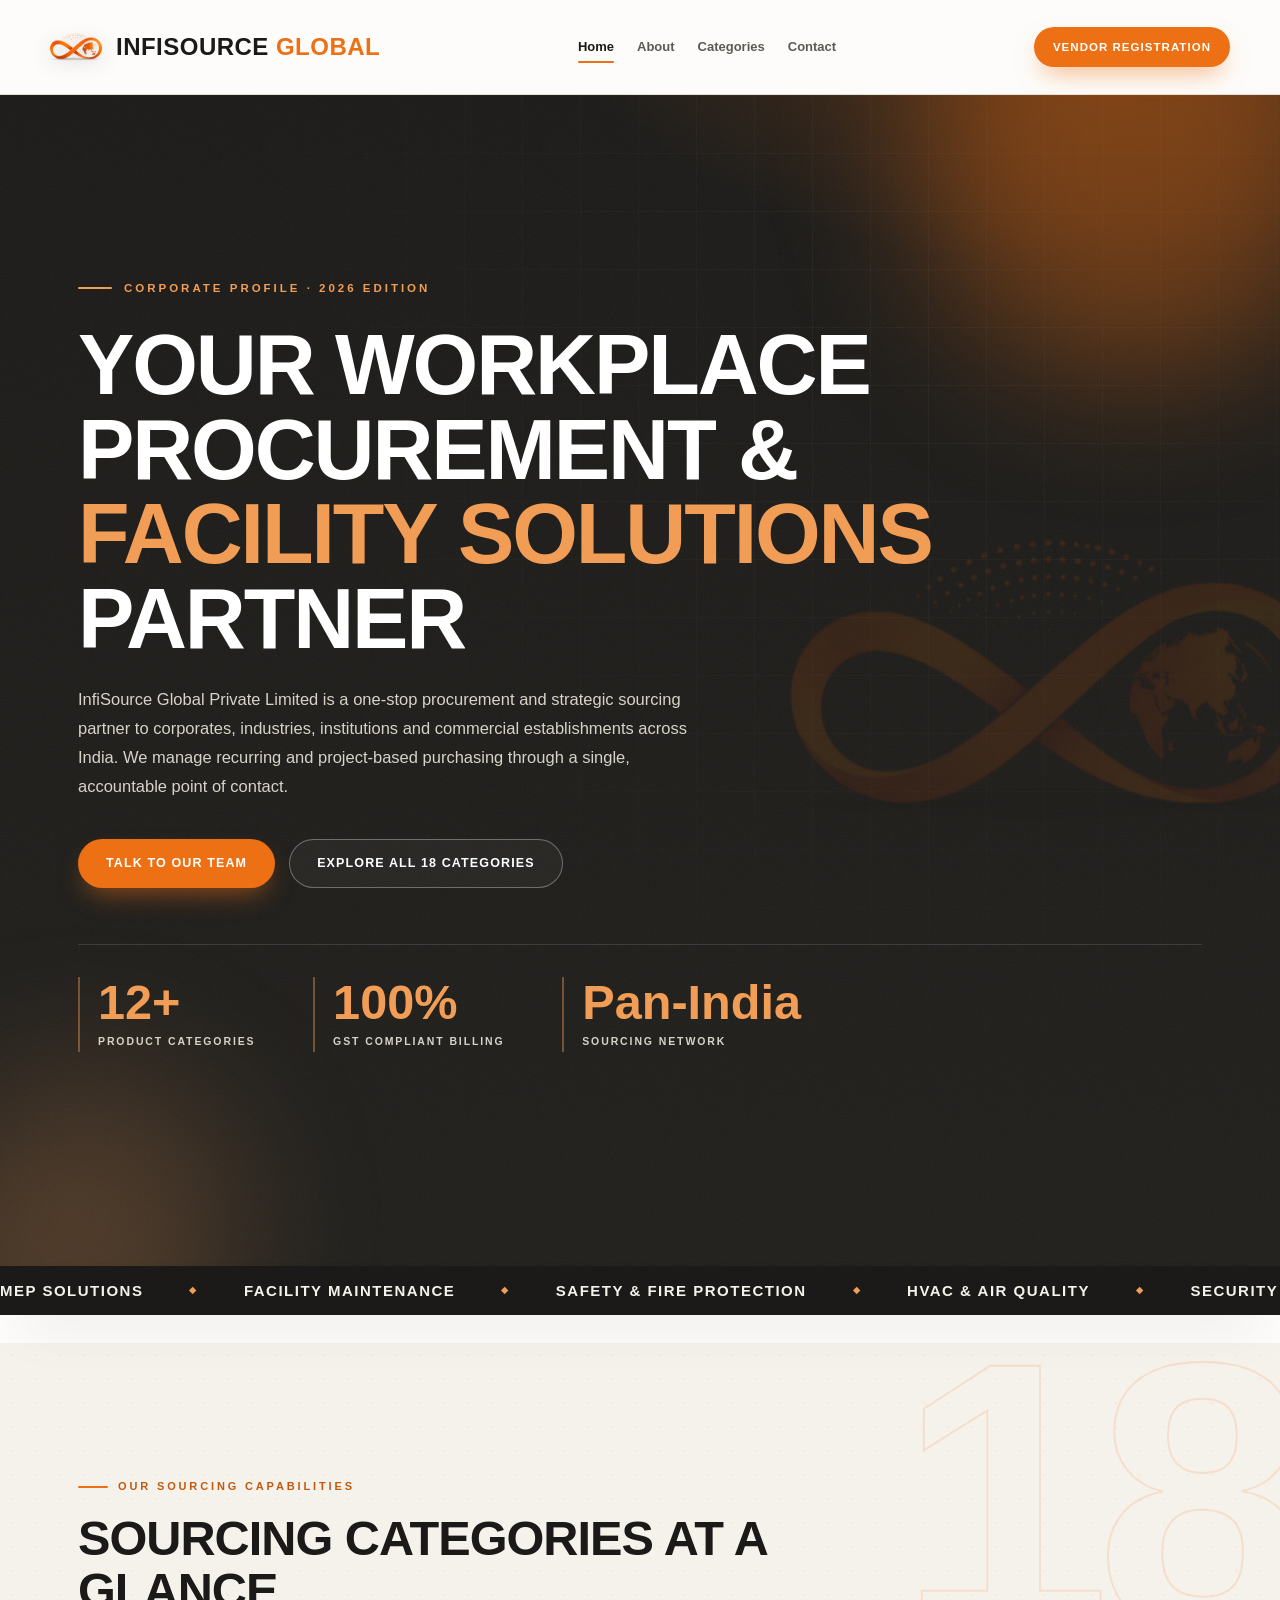
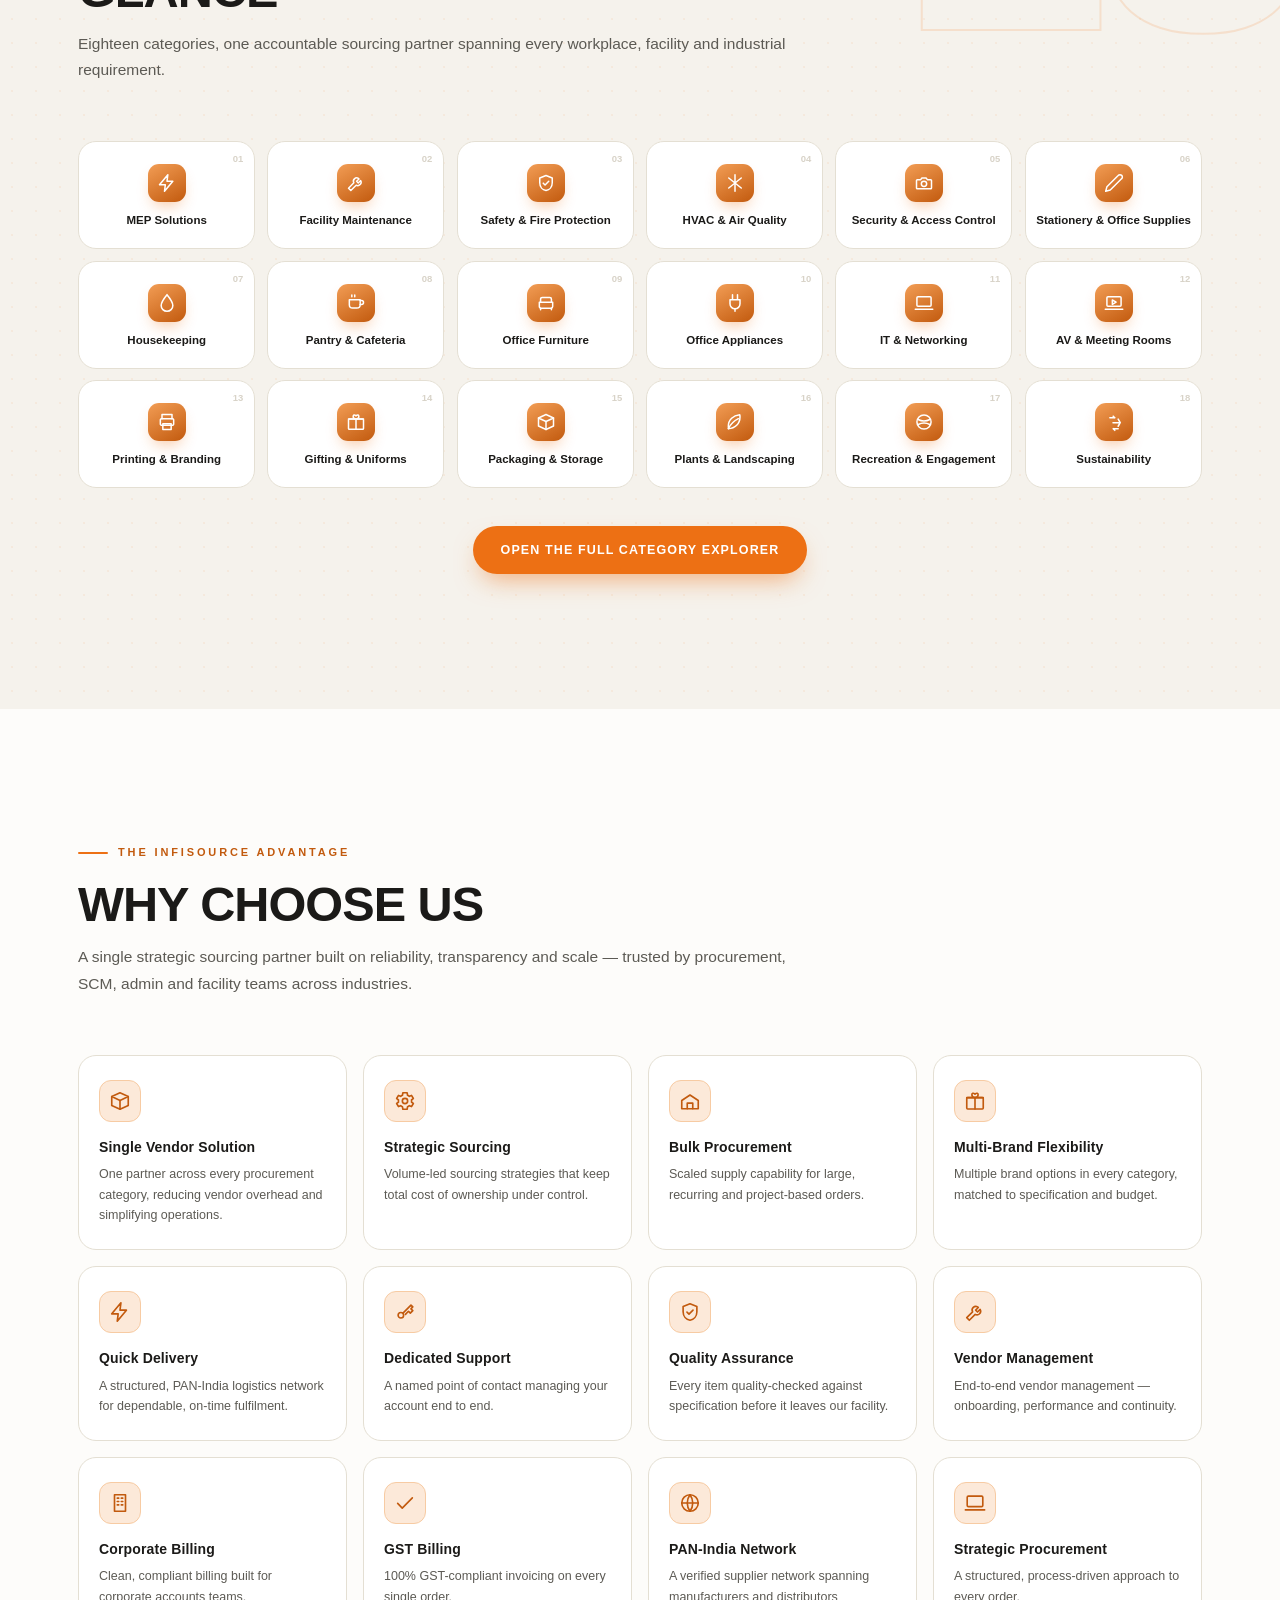
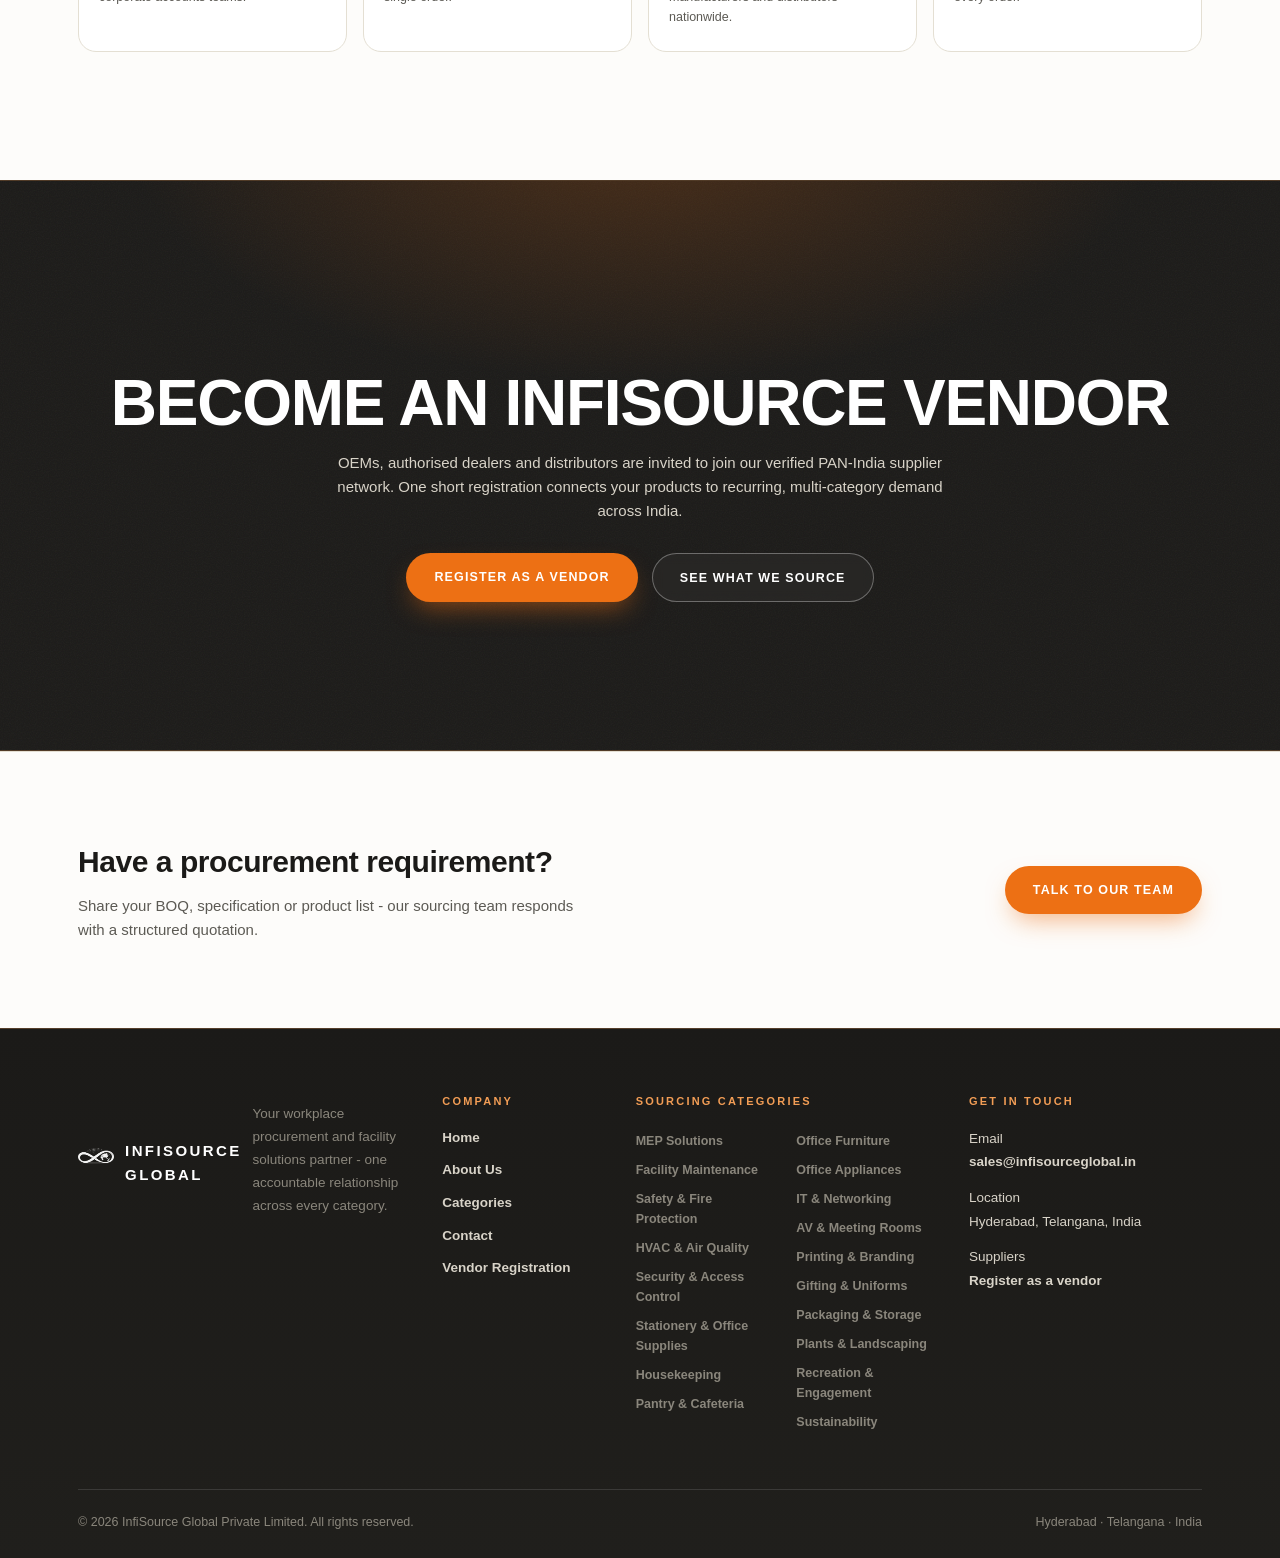
==== commit febe162e: "Orange explorer CTA; remove corporate-buyer pitch from vendor copy" ====
--- a/index.html
+++ b/index.html
@@ -46,7 +46,7 @@
       <h2>Sourcing Categories at a Glance</h2>
       <p>Eighteen categories, one accountable sourcing partner spanning every workplace, facility and industrial requirement.</p>
     </div>
-    <div class="tile-grid"><a class="tile" href="services.html#cat-mep-solutions"><div class="tile-num">01</div><div class="tile-ic"><svg viewBox="0 0 24 24" class="ic-svg-white"><path d="M13 2 3 14h7l-1 8 10-12h-7l1-8z"/></svg></div><div class="tile-title">MEP Solutions</div></a><a class="tile" href="services.html#cat-facility-maintenance"><div class="tile-num">02</div><div class="tile-ic"><svg viewBox="0 0 24 24" class="ic-svg-white"><path d="M14.9 6.4a4 4 0 0 0-5.5 5.4L3 18.2l2.8 2.8 6.4-6.4a4 4 0 0 0 5.4-5.5l-2.9 2.9-2-2 2.9-2.9z"/></svg></div><div class="tile-title">Facility Maintenance</div></a><a class="tile" href="services.html#cat-safety-and-fire-protection"><div class="tile-num">03</div><div class="tile-ic"><svg viewBox="0 0 24 24" class="ic-svg-white"><path d="M12 3l7.5 3v5.6c0 5.1-3.4 8.6-7.5 9.4-4.1-.8-7.5-4.3-7.5-9.4V6l7.5-3z"/><path d="M8.7 12.2l2.2 2.2 4.4-4.4"/></svg></div><div class="tile-title">Safety & Fire Protection</div></a><a class="tile" href="services.html#cat-hvac-and-air-quality"><div class="tile-num">04</div><div class="tile-ic"><svg viewBox="0 0 24 24" class="ic-svg-white"><path d="M12 2v20M4.5 6l15 12M19.5 6l-15 12"/></svg></div><div class="tile-title">HVAC & Air Quality</div></a><a class="tile" href="services.html#cat-security-and-access-control"><div class="tile-num">05</div><div class="tile-ic"><svg viewBox="0 0 24 24" class="ic-svg-white"><path d="M4 8h4l1.5-2h5L16 8h4a1 1 0 0 1 1 1v9a1 1 0 0 1-1 1H4a1 1 0 0 1-1-1V9a1 1 0 0 1 1-1z"/><circle cx="12" cy="13" r="3.2"/></svg></div><div class="tile-title">Security & Access Control</div></a><a class="tile" href="services.html#cat-stationery-and-office-supplies"><div class="tile-num">06</div><div class="tile-ic"><svg viewBox="0 0 24 24" class="ic-svg-white"><path d="M17 3a2.85 2.83 0 1 1 4 4L7.5 20.5 2 22l1.5-5.5Z"/></svg></div><div class="tile-title">Stationery & Office Supplies</div></a><a class="tile" href="services.html#cat-housekeeping"><div class="tile-num">07</div><div class="tile-ic"><svg viewBox="0 0 24 24" class="ic-svg-white"><path d="M12 2s7 8.5 7 13a7 7 0 0 1-14 0c0-4.5 7-13 7-13z"/></svg></div><div class="tile-title">Housekeeping</div></a><a class="tile" href="services.html#cat-pantry-and-cafeteria"><div class="tile-num">08</div><div class="tile-ic"><svg viewBox="0 0 24 24" class="ic-svg-white"><path d="M4 8h13v6a4 4 0 0 1-4 4H8a4 4 0 0 1-4-4V8z"/><path d="M17 9h1.6a2.4 2.4 0 0 1 0 4.8H17"/><path d="M7 2.5v2M10.5 2.5v2"/></svg></div><div class="tile-title">Pantry & Cafeteria</div></a><a class="tile" href="services.html#cat-office-furniture"><div class="tile-num">09</div><div class="tile-ic"><svg viewBox="0 0 24 24" class="ic-svg-white"><path d="M5.5 11.2V7.3a2 2 0 0 1 2-2h9a2 2 0 0 1 2 2v3.9"/><path d="M4 11.2h16v5a2 2 0 0 1-2 2H6a2 2 0 0 1-2-2v-5z"/><path d="M5.5 18.2v2M18.5 18.2v2"/></svg></div><div class="tile-title">Office Furniture</div></a><a class="tile" href="services.html#cat-office-appliances"><div class="tile-num">10</div><div class="tile-ic"><svg viewBox="0 0 24 24" class="ic-svg-white"><path d="M9 2v6M15 2v6M6 8h12v5a6 6 0 0 1-12 0V8z"/><path d="M12 19v3"/></svg></div><div class="tile-title">Office Appliances</div></a><a class="tile" href="services.html#cat-it-and-networking"><div class="tile-num">11</div><div class="tile-ic"><svg viewBox="0 0 24 24" class="ic-svg-white"><rect x="3.5" y="4.5" width="17" height="11.5" rx="1.3"/><path d="M1.5 19.5h21"/></svg></div><div class="tile-title">IT & Networking</div></a><a class="tile" href="services.html#cat-av-and-meeting-rooms"><div class="tile-num">12</div><div class="tile-ic"><svg viewBox="0 0 24 24" class="ic-svg-white"><rect x="3.5" y="4.5" width="17" height="11.5" rx="1.3"/><path d="M10 8.3l4.5 2.7-4.5 2.7z"/><path d="M1.5 19.5h21"/></svg></div><div class="tile-title">AV & Meeting Rooms</div></a><a class="tile" href="services.html#cat-printing-and-branding"><div class="tile-num">13</div><div class="tile-ic"><svg viewBox="0 0 24 24" class="ic-svg-white"><path d="M6 8V3h12v5"/><rect x="4" y="8" width="16" height="8" rx="1.3"/><rect x="7" y="14" width="10" height="7"/></svg></div><div class="tile-title">Printing & Branding</div></a><a class="tile" href="services.html#cat-gifting-and-uniforms"><div class="tile-num">14</div><div class="tile-ic"><svg viewBox="0 0 24 24" class="ic-svg-white"><rect x="3" y="8.3" width="18" height="12.4" rx="1"/><path d="M3 8.3h18M12 8.3v12.4"/><path d="M12 8.3c-1.9 0-3.4-1.3-3.4-3s1.4-2.6 3.4-.7c2-1.9 3.4-1 3.4.7s-1.5 3-3.4 3z"/></svg></div><div class="tile-title">Gifting & Uniforms</div></a><a class="tile" href="services.html#cat-packaging-and-storage"><div class="tile-num">15</div><div class="tile-ic"><svg viewBox="0 0 24 24" class="ic-svg-white"><path d="M3 7.2 12 3l9 4.2-9 4.2-9-4.2z"/><path d="M3 7.2v9.6L12 21l9-4.2V7.2"/><path d="M12 11.4V21"/></svg></div><div class="tile-title">Packaging & Storage</div></a><a class="tile" href="services.html#cat-plants-and-landscaping"><div class="tile-num">16</div><div class="tile-ic"><svg viewBox="0 0 24 24" class="ic-svg-white"><path d="M4 20c8 0 14-6 14-14 0-1-.1-2-.3-2.7C10 4 4 9 4 17c0 1 0 2 .3 3z"/><path d="M4 20c3-6 6-9 12-12"/></svg></div><div class="tile-title">Plants & Landscaping</div></a><a class="tile" href="services.html#cat-recreation-and-engagement"><div class="tile-num">17</div><div class="tile-ic"><svg viewBox="0 0 24 24" class="ic-svg-white"><circle cx="12" cy="12" r="8.5"/><path d="M5 9c4 2 10 2 14 0M5 15c4-2 10-2 14 0"/></svg></div><div class="tile-title">Recreation & Engagement</div></a><a class="tile" href="services.html#cat-sustainability"><div class="tile-num">18</div><div class="tile-ic"><svg viewBox="0 0 24 24" class="ic-svg-white"><path d="M7 7h6l-2-2M13 7l-2-2"/><path d="M17 8.5l2.5 4.3-2.5 4.3M19.5 12.8h-8.7"/><path d="M17 20h-6l2 2M11 20l2 2"/></svg></div><div class="tile-title">Sustainability</div></a></div><div style="text-align:center;margin-top:38px;"><a href="services.html" class="btn-outline on-light">Open the Full Category Explorer</a></div>
+    <div class="tile-grid"><a class="tile" href="services.html#cat-mep-solutions"><div class="tile-num">01</div><div class="tile-ic"><svg viewBox="0 0 24 24" class="ic-svg-white"><path d="M13 2 3 14h7l-1 8 10-12h-7l1-8z"/></svg></div><div class="tile-title">MEP Solutions</div></a><a class="tile" href="services.html#cat-facility-maintenance"><div class="tile-num">02</div><div class="tile-ic"><svg viewBox="0 0 24 24" class="ic-svg-white"><path d="M14.9 6.4a4 4 0 0 0-5.5 5.4L3 18.2l2.8 2.8 6.4-6.4a4 4 0 0 0 5.4-5.5l-2.9 2.9-2-2 2.9-2.9z"/></svg></div><div class="tile-title">Facility Maintenance</div></a><a class="tile" href="services.html#cat-safety-and-fire-protection"><div class="tile-num">03</div><div class="tile-ic"><svg viewBox="0 0 24 24" class="ic-svg-white"><path d="M12 3l7.5 3v5.6c0 5.1-3.4 8.6-7.5 9.4-4.1-.8-7.5-4.3-7.5-9.4V6l7.5-3z"/><path d="M8.7 12.2l2.2 2.2 4.4-4.4"/></svg></div><div class="tile-title">Safety & Fire Protection</div></a><a class="tile" href="services.html#cat-hvac-and-air-quality"><div class="tile-num">04</div><div class="tile-ic"><svg viewBox="0 0 24 24" class="ic-svg-white"><path d="M12 2v20M4.5 6l15 12M19.5 6l-15 12"/></svg></div><div class="tile-title">HVAC & Air Quality</div></a><a class="tile" href="services.html#cat-security-and-access-control"><div class="tile-num">05</div><div class="tile-ic"><svg viewBox="0 0 24 24" class="ic-svg-white"><path d="M4 8h4l1.5-2h5L16 8h4a1 1 0 0 1 1 1v9a1 1 0 0 1-1 1H4a1 1 0 0 1-1-1V9a1 1 0 0 1 1-1z"/><circle cx="12" cy="13" r="3.2"/></svg></div><div class="tile-title">Security & Access Control</div></a><a class="tile" href="services.html#cat-stationery-and-office-supplies"><div class="tile-num">06</div><div class="tile-ic"><svg viewBox="0 0 24 24" class="ic-svg-white"><path d="M17 3a2.85 2.83 0 1 1 4 4L7.5 20.5 2 22l1.5-5.5Z"/></svg></div><div class="tile-title">Stationery & Office Supplies</div></a><a class="tile" href="services.html#cat-housekeeping"><div class="tile-num">07</div><div class="tile-ic"><svg viewBox="0 0 24 24" class="ic-svg-white"><path d="M12 2s7 8.5 7 13a7 7 0 0 1-14 0c0-4.5 7-13 7-13z"/></svg></div><div class="tile-title">Housekeeping</div></a><a class="tile" href="services.html#cat-pantry-and-cafeteria"><div class="tile-num">08</div><div class="tile-ic"><svg viewBox="0 0 24 24" class="ic-svg-white"><path d="M4 8h13v6a4 4 0 0 1-4 4H8a4 4 0 0 1-4-4V8z"/><path d="M17 9h1.6a2.4 2.4 0 0 1 0 4.8H17"/><path d="M7 2.5v2M10.5 2.5v2"/></svg></div><div class="tile-title">Pantry & Cafeteria</div></a><a class="tile" href="services.html#cat-office-furniture"><div class="tile-num">09</div><div class="tile-ic"><svg viewBox="0 0 24 24" class="ic-svg-white"><path d="M5.5 11.2V7.3a2 2 0 0 1 2-2h9a2 2 0 0 1 2 2v3.9"/><path d="M4 11.2h16v5a2 2 0 0 1-2 2H6a2 2 0 0 1-2-2v-5z"/><path d="M5.5 18.2v2M18.5 18.2v2"/></svg></div><div class="tile-title">Office Furniture</div></a><a class="tile" href="services.html#cat-office-appliances"><div class="tile-num">10</div><div class="tile-ic"><svg viewBox="0 0 24 24" class="ic-svg-white"><path d="M9 2v6M15 2v6M6 8h12v5a6 6 0 0 1-12 0V8z"/><path d="M12 19v3"/></svg></div><div class="tile-title">Office Appliances</div></a><a class="tile" href="services.html#cat-it-and-networking"><div class="tile-num">11</div><div class="tile-ic"><svg viewBox="0 0 24 24" class="ic-svg-white"><rect x="3.5" y="4.5" width="17" height="11.5" rx="1.3"/><path d="M1.5 19.5h21"/></svg></div><div class="tile-title">IT & Networking</div></a><a class="tile" href="services.html#cat-av-and-meeting-rooms"><div class="tile-num">12</div><div class="tile-ic"><svg viewBox="0 0 24 24" class="ic-svg-white"><rect x="3.5" y="4.5" width="17" height="11.5" rx="1.3"/><path d="M10 8.3l4.5 2.7-4.5 2.7z"/><path d="M1.5 19.5h21"/></svg></div><div class="tile-title">AV & Meeting Rooms</div></a><a class="tile" href="services.html#cat-printing-and-branding"><div class="tile-num">13</div><div class="tile-ic"><svg viewBox="0 0 24 24" class="ic-svg-white"><path d="M6 8V3h12v5"/><rect x="4" y="8" width="16" height="8" rx="1.3"/><rect x="7" y="14" width="10" height="7"/></svg></div><div class="tile-title">Printing & Branding</div></a><a class="tile" href="services.html#cat-gifting-and-uniforms"><div class="tile-num">14</div><div class="tile-ic"><svg viewBox="0 0 24 24" class="ic-svg-white"><rect x="3" y="8.3" width="18" height="12.4" rx="1"/><path d="M3 8.3h18M12 8.3v12.4"/><path d="M12 8.3c-1.9 0-3.4-1.3-3.4-3s1.4-2.6 3.4-.7c2-1.9 3.4-1 3.4.7s-1.5 3-3.4 3z"/></svg></div><div class="tile-title">Gifting & Uniforms</div></a><a class="tile" href="services.html#cat-packaging-and-storage"><div class="tile-num">15</div><div class="tile-ic"><svg viewBox="0 0 24 24" class="ic-svg-white"><path d="M3 7.2 12 3l9 4.2-9 4.2-9-4.2z"/><path d="M3 7.2v9.6L12 21l9-4.2V7.2"/><path d="M12 11.4V21"/></svg></div><div class="tile-title">Packaging & Storage</div></a><a class="tile" href="services.html#cat-plants-and-landscaping"><div class="tile-num">16</div><div class="tile-ic"><svg viewBox="0 0 24 24" class="ic-svg-white"><path d="M4 20c8 0 14-6 14-14 0-1-.1-2-.3-2.7C10 4 4 9 4 17c0 1 0 2 .3 3z"/><path d="M4 20c3-6 6-9 12-12"/></svg></div><div class="tile-title">Plants & Landscaping</div></a><a class="tile" href="services.html#cat-recreation-and-engagement"><div class="tile-num">17</div><div class="tile-ic"><svg viewBox="0 0 24 24" class="ic-svg-white"><circle cx="12" cy="12" r="8.5"/><path d="M5 9c4 2 10 2 14 0M5 15c4-2 10-2 14 0"/></svg></div><div class="tile-title">Recreation & Engagement</div></a><a class="tile" href="services.html#cat-sustainability"><div class="tile-num">18</div><div class="tile-ic"><svg viewBox="0 0 24 24" class="ic-svg-white"><path d="M7 7h6l-2-2M13 7l-2-2"/><path d="M17 8.5l2.5 4.3-2.5 4.3M19.5 12.8h-8.7"/><path d="M17 20h-6l2 2M11 20l2 2"/></svg></div><div class="tile-title">Sustainability</div></a></div><div style="text-align:center;margin-top:38px;"><a href="services.html" class="btn">Open the Full Category Explorer</a></div>
   </div>
 </section><section id="why">
   <div class="wrap">
@@ -61,7 +61,7 @@
   <div class="wrap">
     <div class="section-eyebrow" style="color:var(--orange-light);">For Suppliers & Manufacturers</div>
     <h2>Become an InfiSource Vendor</h2>
-    <p style="color:var(--grey-300);max-width:640px;margin:14px auto 0;">OEMs, authorised dealers and distributors are invited to join our verified PAN-India supplier network. One short registration puts you in front of corporate buyers across all 18 categories.</p>
+    <p style="color:var(--grey-300);max-width:640px;margin:14px auto 0;">OEMs, authorised dealers and distributors are invited to join our verified PAN-India supplier network. One short registration connects your products to recurring, multi-category demand across India.</p>
     <div class="btn-row">
       <a href="vendor.html" class="btn">Register as a Vendor</a>
       <a href="services.html" class="btn-outline">See What We Source</a>
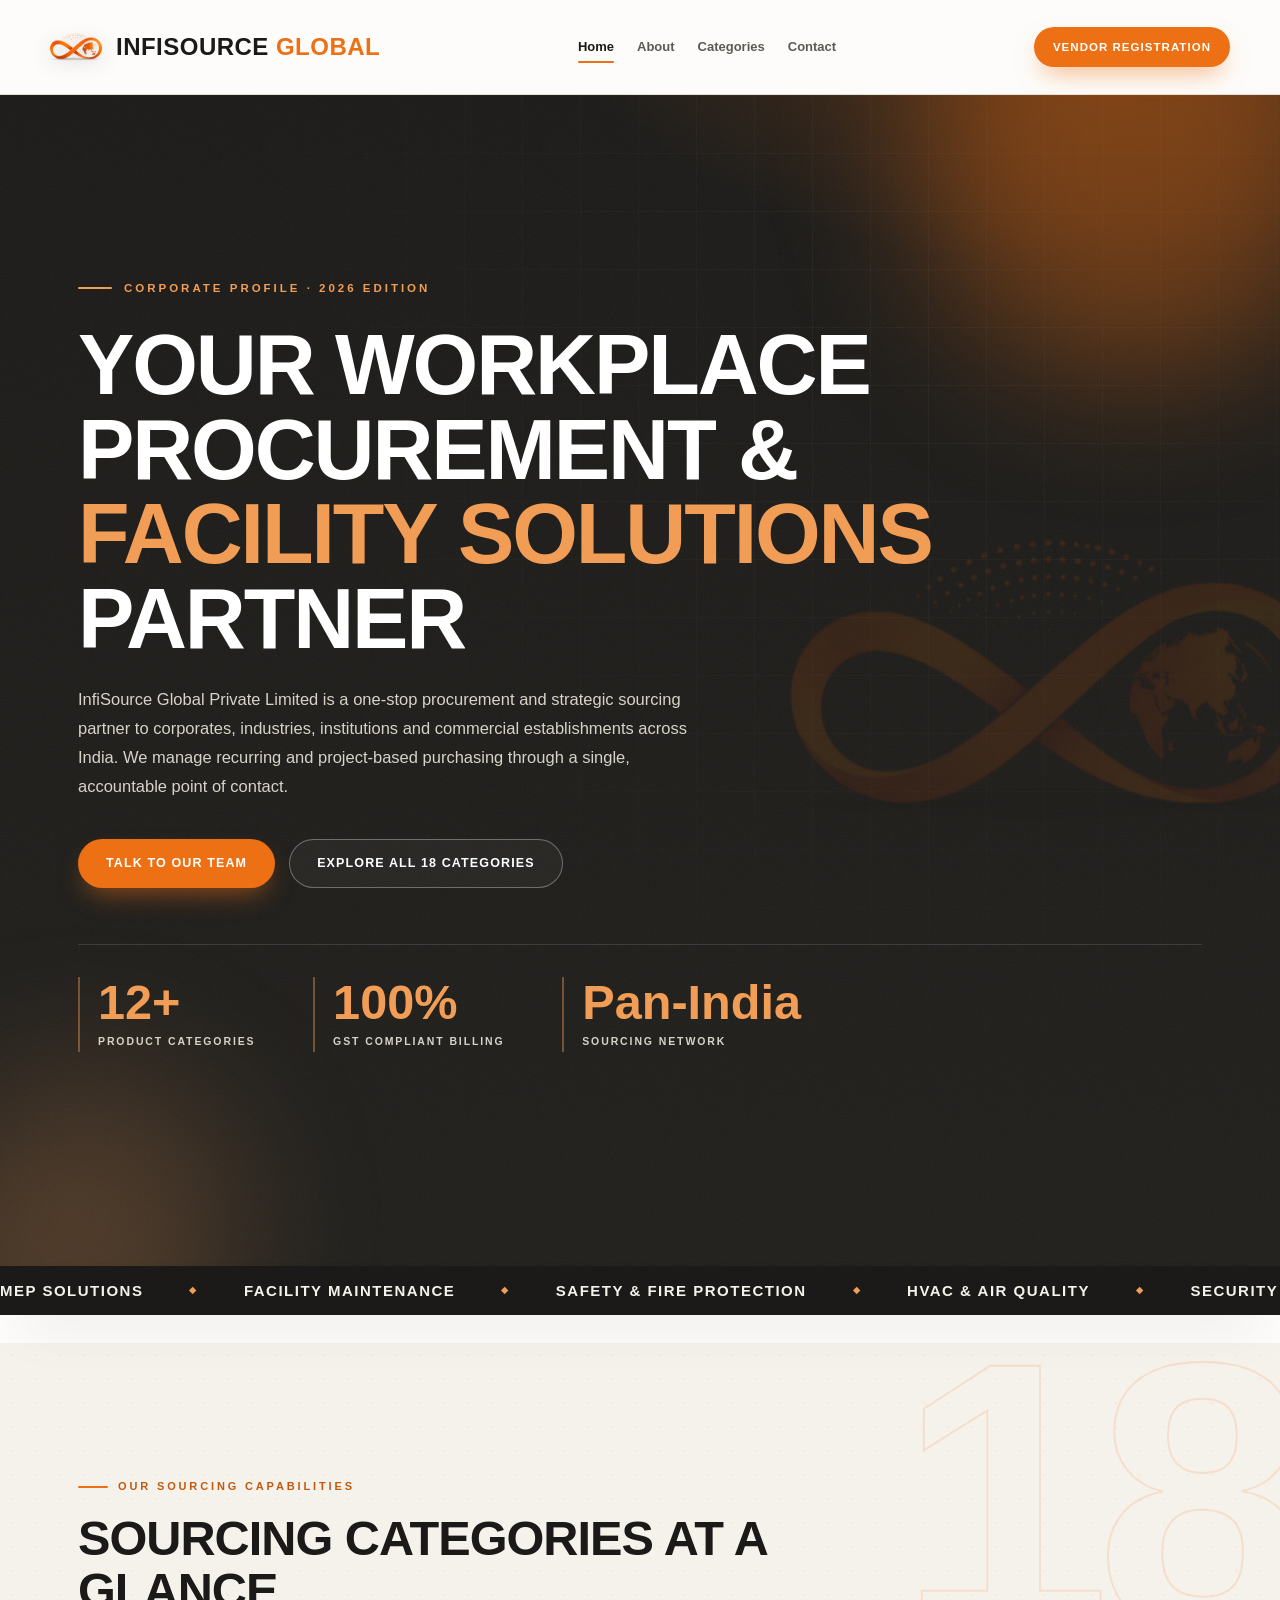
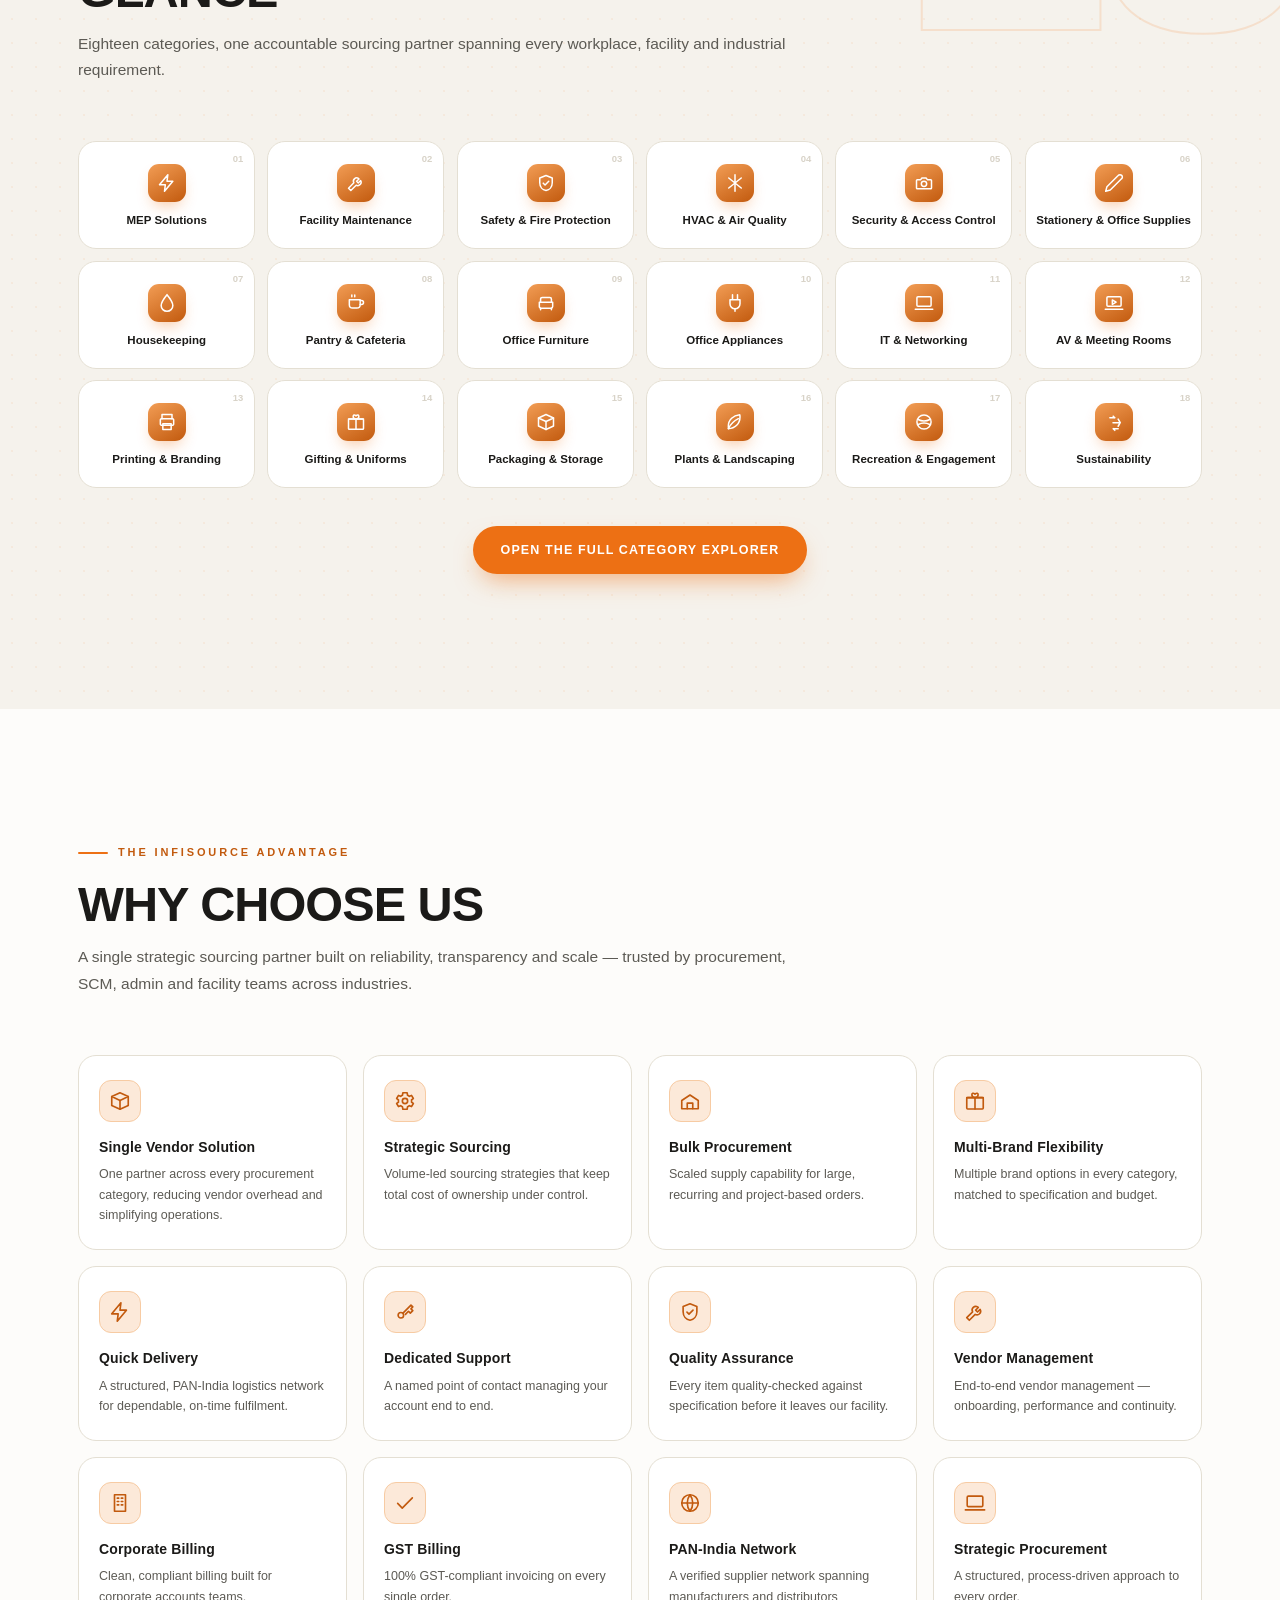
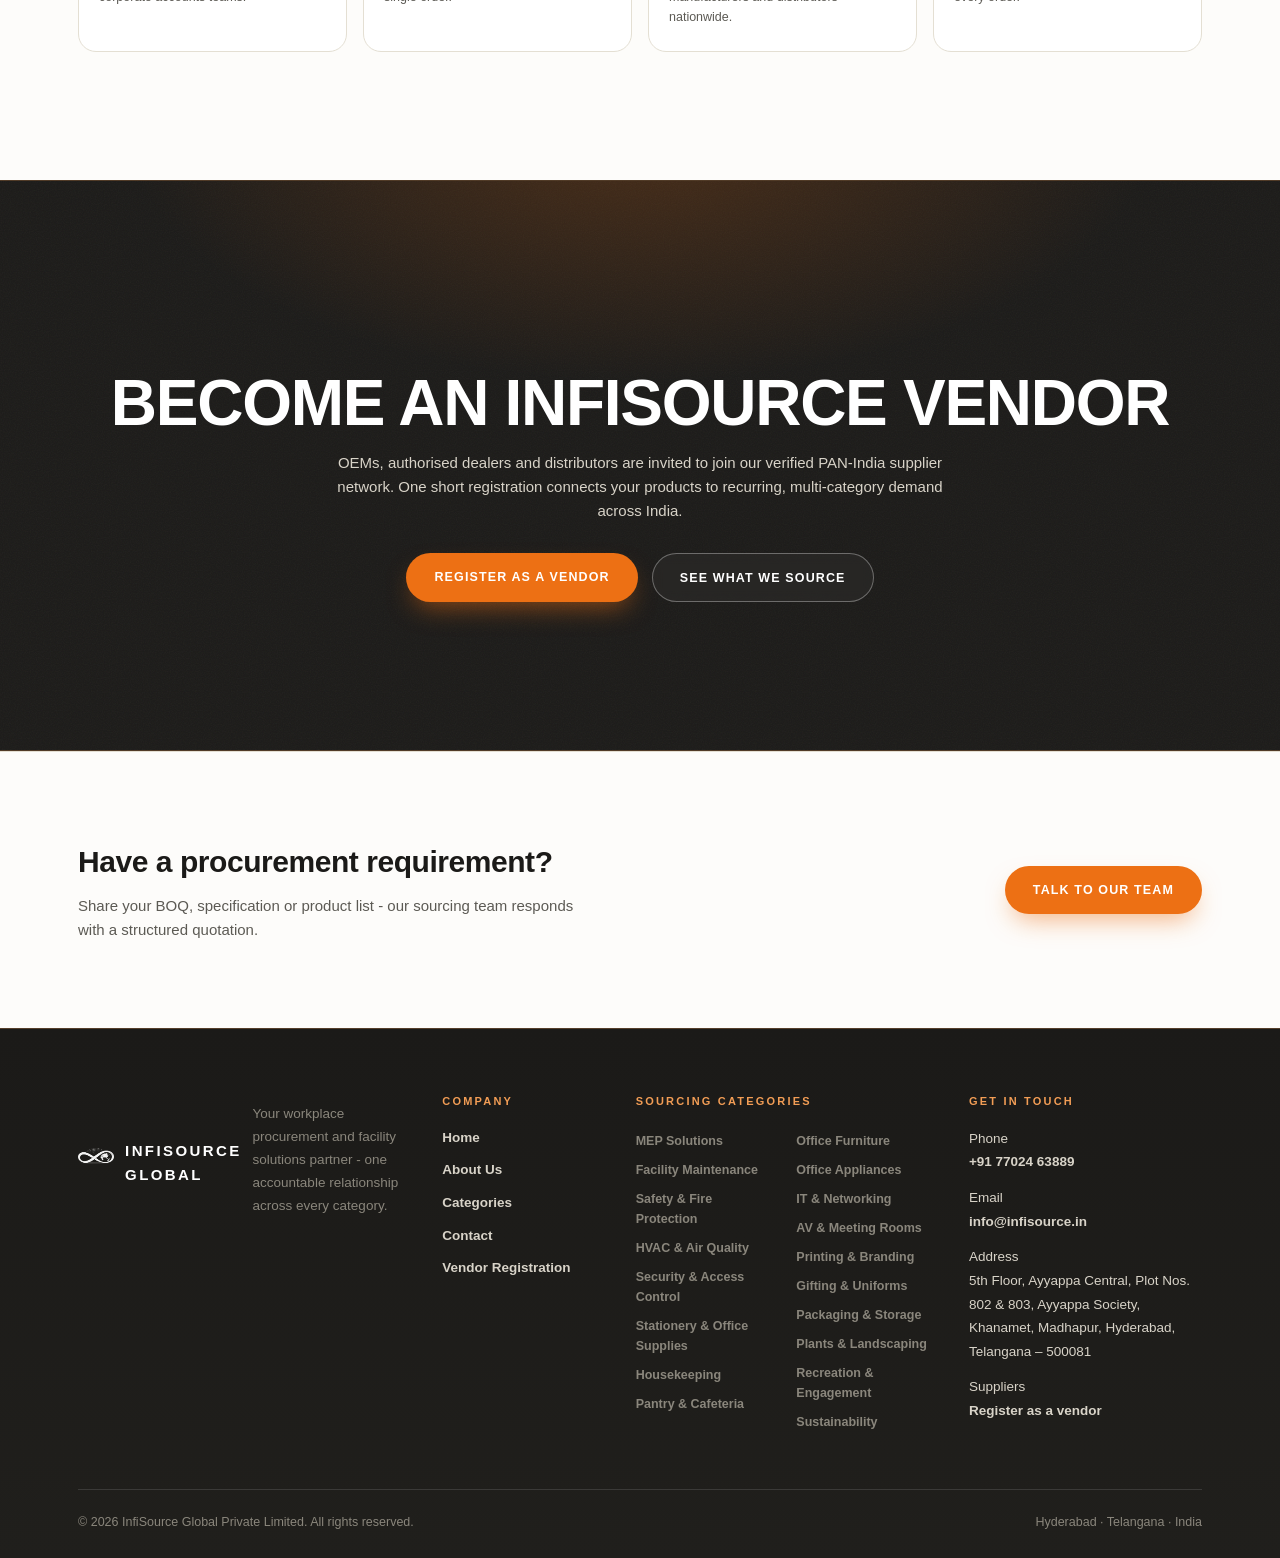
==== commit 20af5f29: "Add real contact details (address, phone, email) to all pages" ====
--- a/index.html
+++ b/index.html
@@ -119,8 +119,9 @@
       </div>
       <div class="foot-contact">
         <div class="foot-h">Get In Touch</div>
-        <p>Email<br><a href="mailto:sales@infisourceglobal.in">sales@infisourceglobal.in</a></p>
-        <p>Location<br>Hyderabad, Telangana, India</p>
+        <p>Phone<br><a href="tel:+917702463889">+91 77024 63889</a></p>
+        <p>Email<br><a href="mailto:info@infisource.in">info@infisource.in</a></p>
+        <p>Address<br>5th Floor, Ayyappa Central, Plot Nos. 802 &amp; 803, Ayyappa Society, Khanamet, Madhapur, Hyderabad, Telangana &ndash; 500081</p>
         <p>Suppliers<br><a href="vendor.html">Register as a vendor</a></p>
       </div>
     </div>
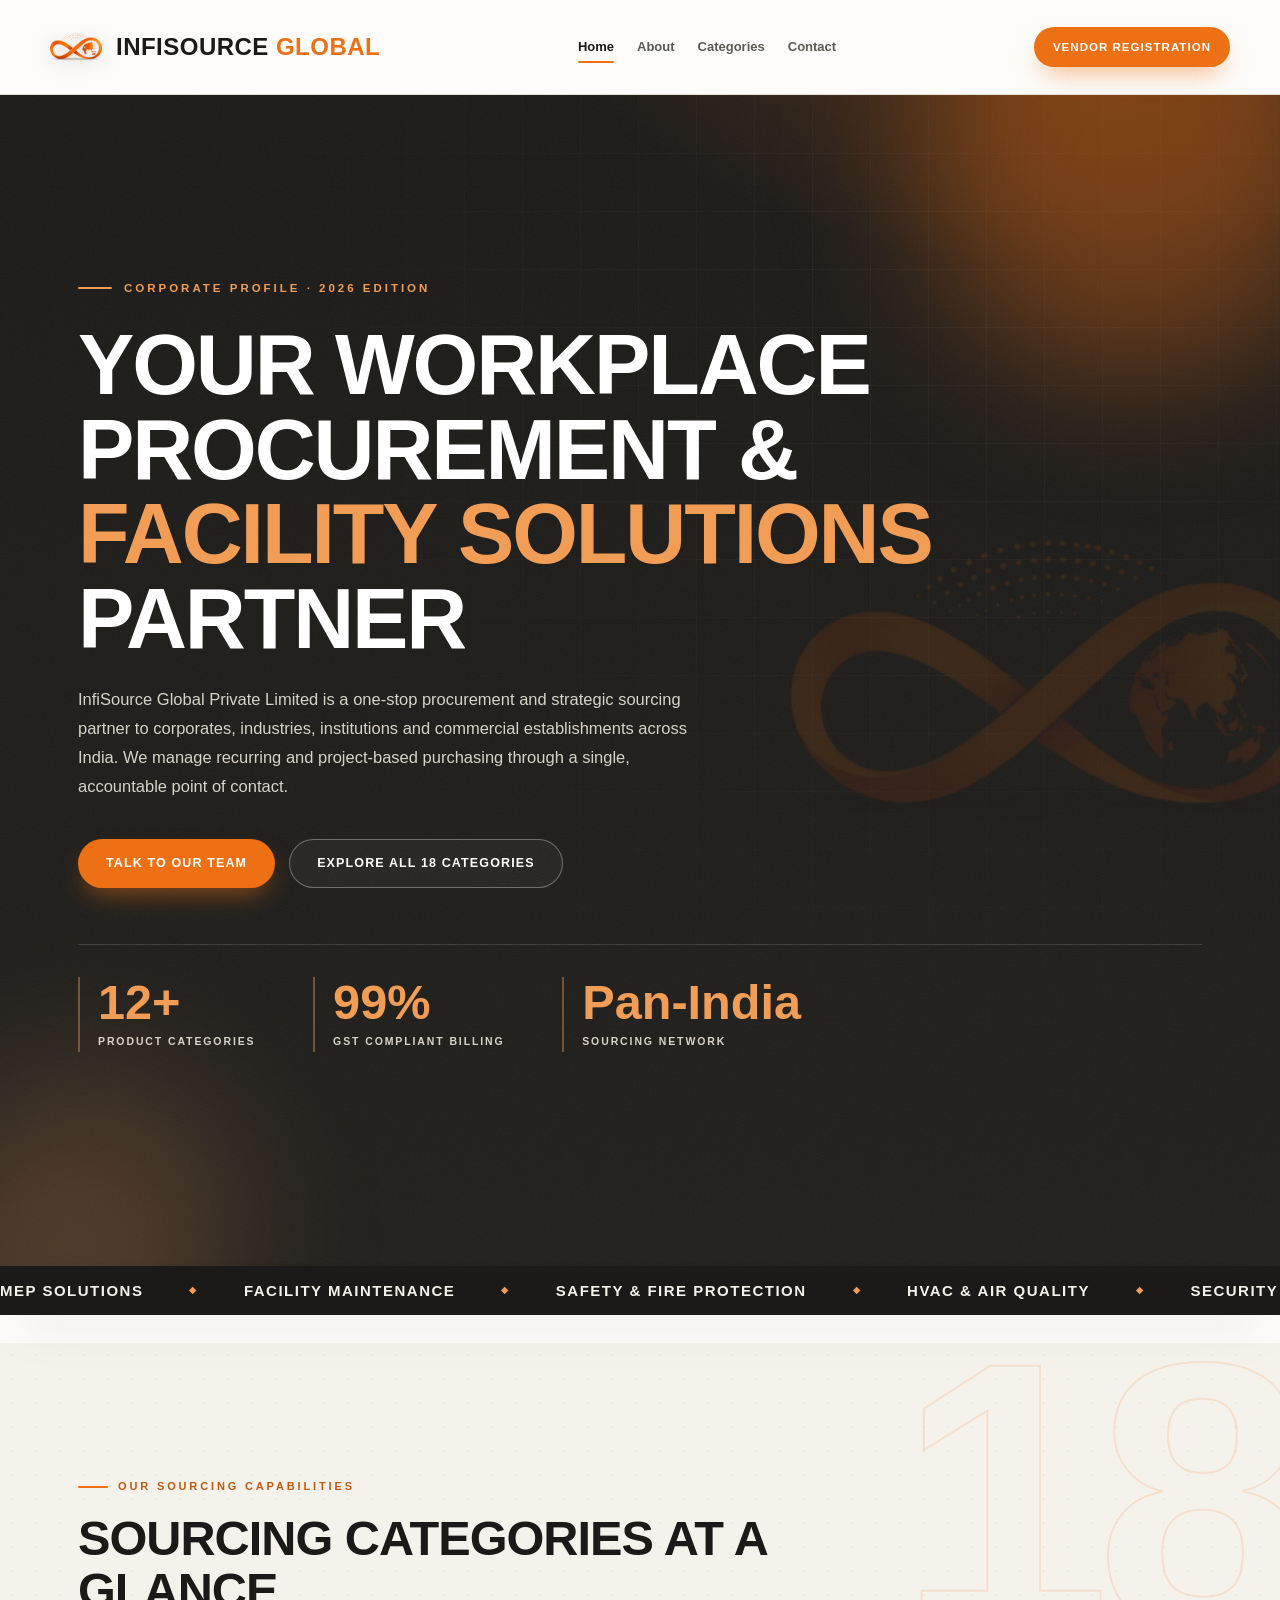
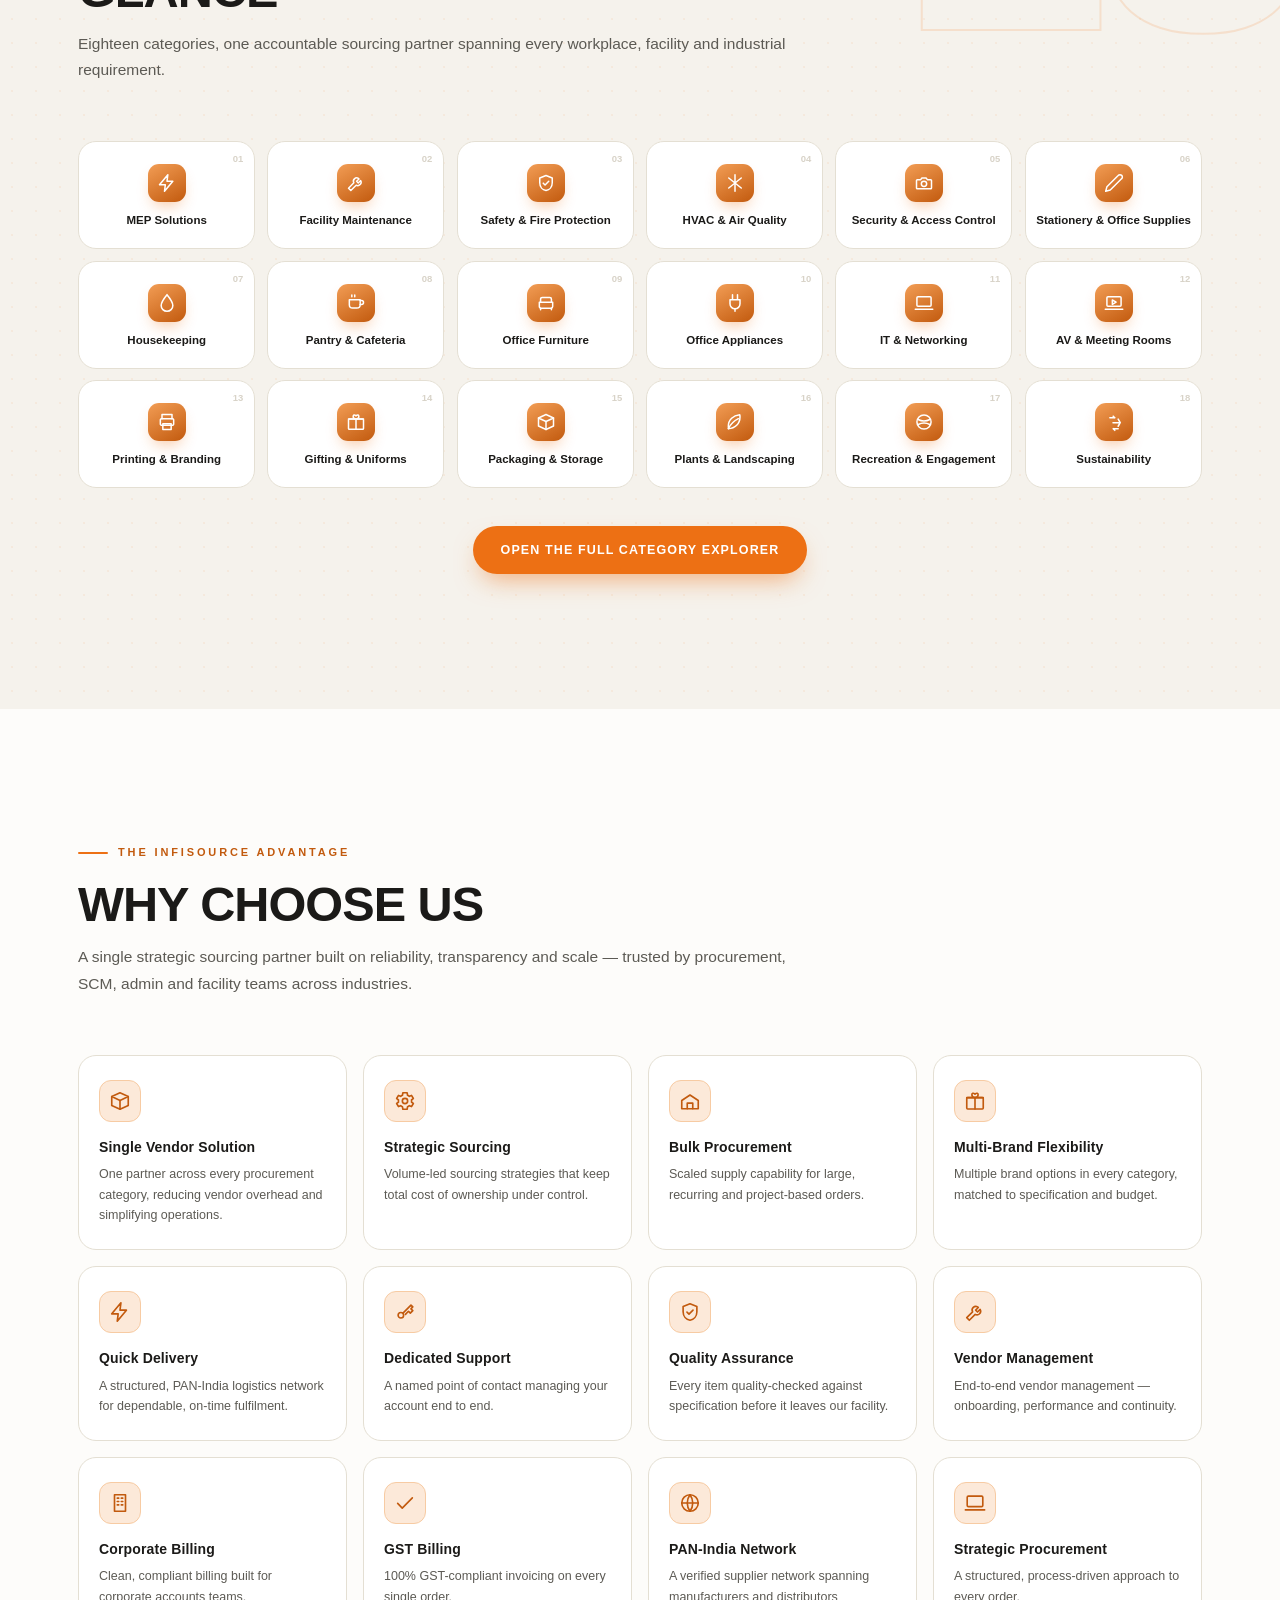
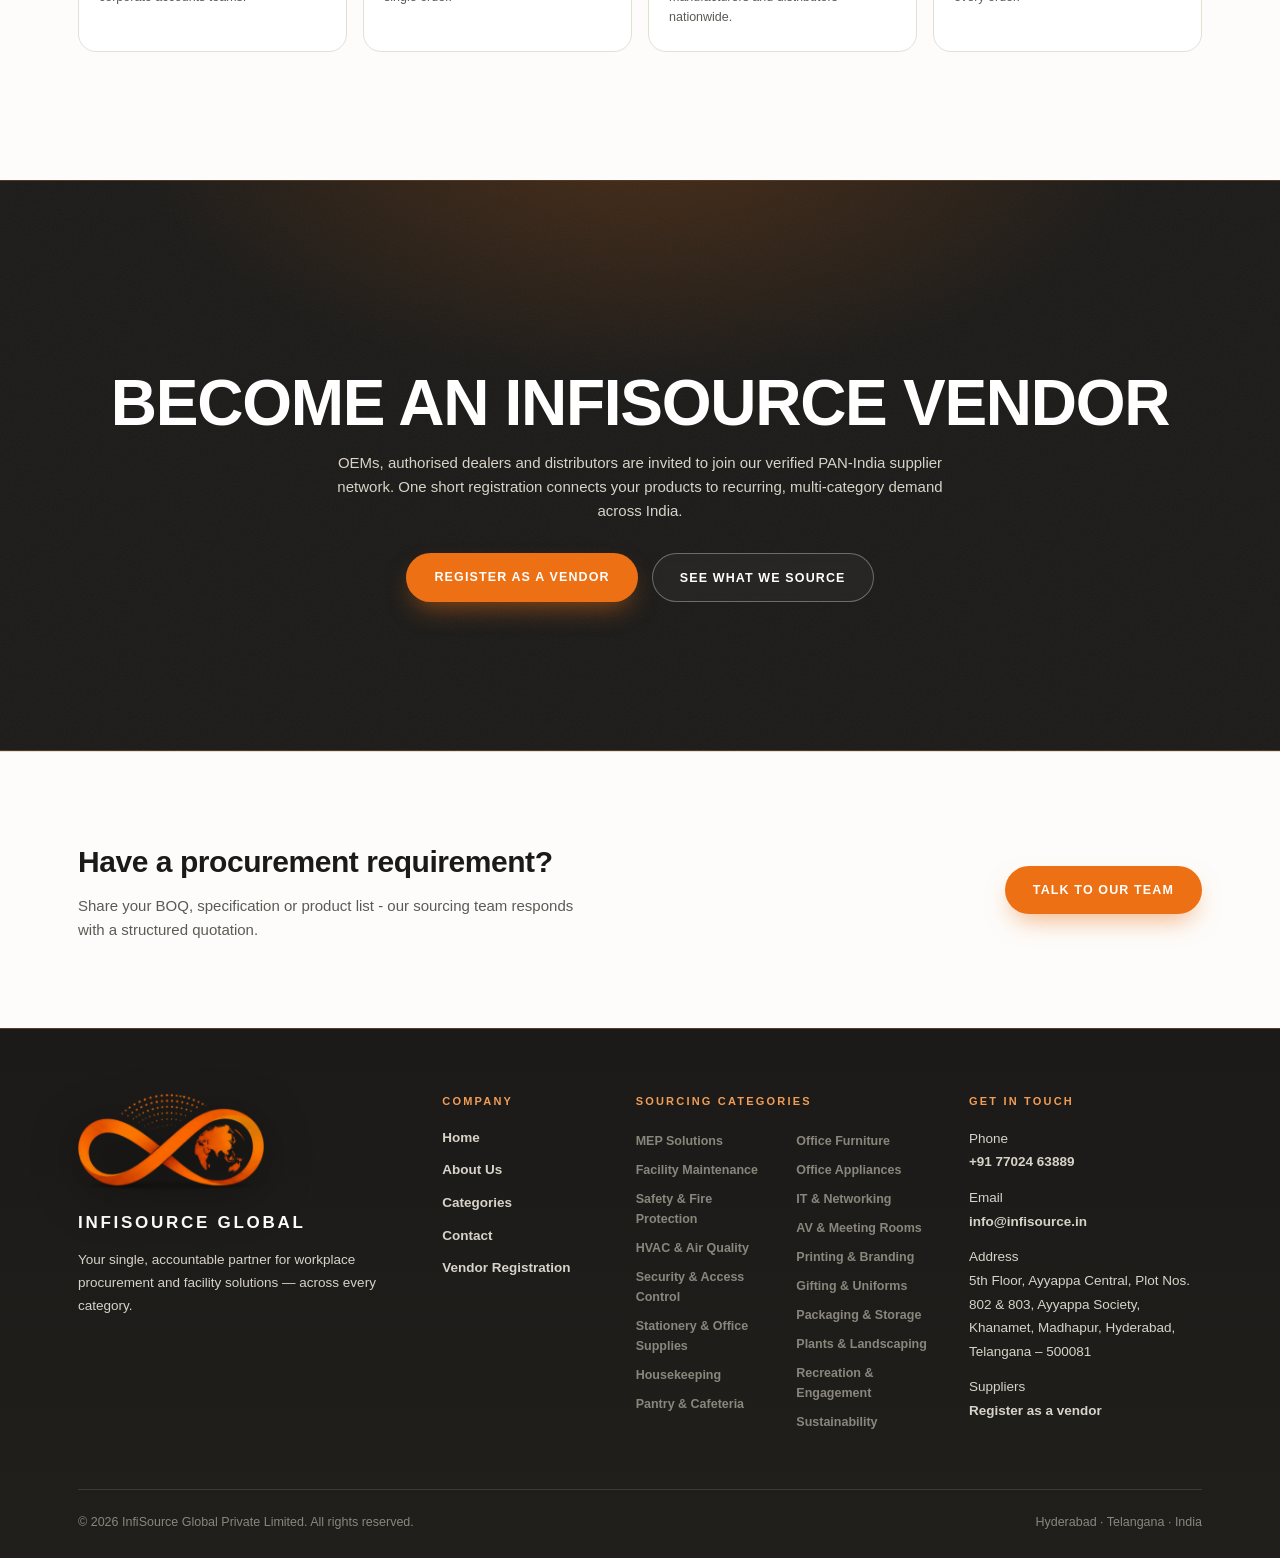
==== commit 65ddc9cd: "Rebuild footer brand: coloured logo, stacked layout, clearer tagline" ====
--- a/index.html
+++ b/index.html
@@ -80,9 +80,9 @@
   <div class="wrap">
     <div class="foot-grid">
       <div class="foot-brand">
-        <img src="assets/img/logo.webp" alt="InfiSource Global logo">
+        <img src="assets/img/logo-mark.webp" alt="InfiSource Global logo">
         <div class="fb-name">INFISOURCE GLOBAL</div>
-        <p>Your workplace procurement and facility solutions partner - one accountable relationship across every category.</p>
+        <p>Your single, accountable partner for workplace procurement and facility solutions &mdash; across every category.</p>
       </div>
       <div>
         <div class="foot-h">Company</div>
--- a/assets/css/style.css
+++ b/assets/css/style.css
@@ -391,8 +391,8 @@
 .cta-final .btn{padding:18px 42px;font-size:13.5px;border-radius:999px;letter-spacing:.1em;}
 footer{background:var(--ink);color:var(--grey-500);padding:36px 0;font-size:12.5px;border-top:1px solid rgba(255,255,255,.09);}
 .foot-row{display:flex;justify-content:space-between;align-items:center;flex-wrap:wrap;gap:14px;letter-spacing:.03em;}
-.foot-brand{display:flex;align-items:center;gap:11px;}
-.foot-brand img{width:30px;height:30px;opacity:.92;filter:drop-shadow(0 4px 10px rgba(27,26,24,.5));}
+.foot-brand{display:flex;flex-direction:column;align-items:flex-start;gap:0;}
+.foot-brand img{width:186px;height:auto;display:block;opacity:1;filter:drop-shadow(0 10px 22px rgba(0,0,0,.5));}
 
 /* ============ footer ============ */
 
@@ -535,9 +535,8 @@
 footer.site-foot{background:linear-gradient(180deg,var(--ink) 0%,#201f1c 100%);color:var(--grey-300);
   padding:64px 0 26px;border-top:1px solid rgba(242,157,85,.25);}
 .foot-grid{display:grid;grid-template-columns:2.1fr 1fr 1.9fr 1.5fr;gap:38px;align-items:start;}
-.foot-brand img{width:158px;display:block;filter:brightness(0) invert(1);opacity:.96;}
-.foot-brand .fb-name{font-weight:800;font-size:15px;letter-spacing:.16em;color:#fff;margin-top:14px;}
-.foot-brand p{font-size:13.5px;line-height:1.7;color:var(--grey-500);margin-top:10px;max-width:300px;}
+.foot-brand .fb-name{font-weight:800;font-size:17px;letter-spacing:.16em;color:#fff;margin:18px 0 0;}
+.foot-brand p{font-size:13.5px;line-height:1.72;color:var(--grey-300);margin-top:12px;max-width:330px;}
 .foot-h{font-size:11px;letter-spacing:.2em;text-transform:uppercase;color:var(--orange-light);font-weight:800;margin-bottom:16px;}
 .foot-links{display:flex;flex-direction:column;gap:11px;}
 .foot-links a{color:var(--grey-300);font-size:13.5px;font-weight:600;text-decoration:none;transition:color .2s,transform .2s;display:inline-block;}
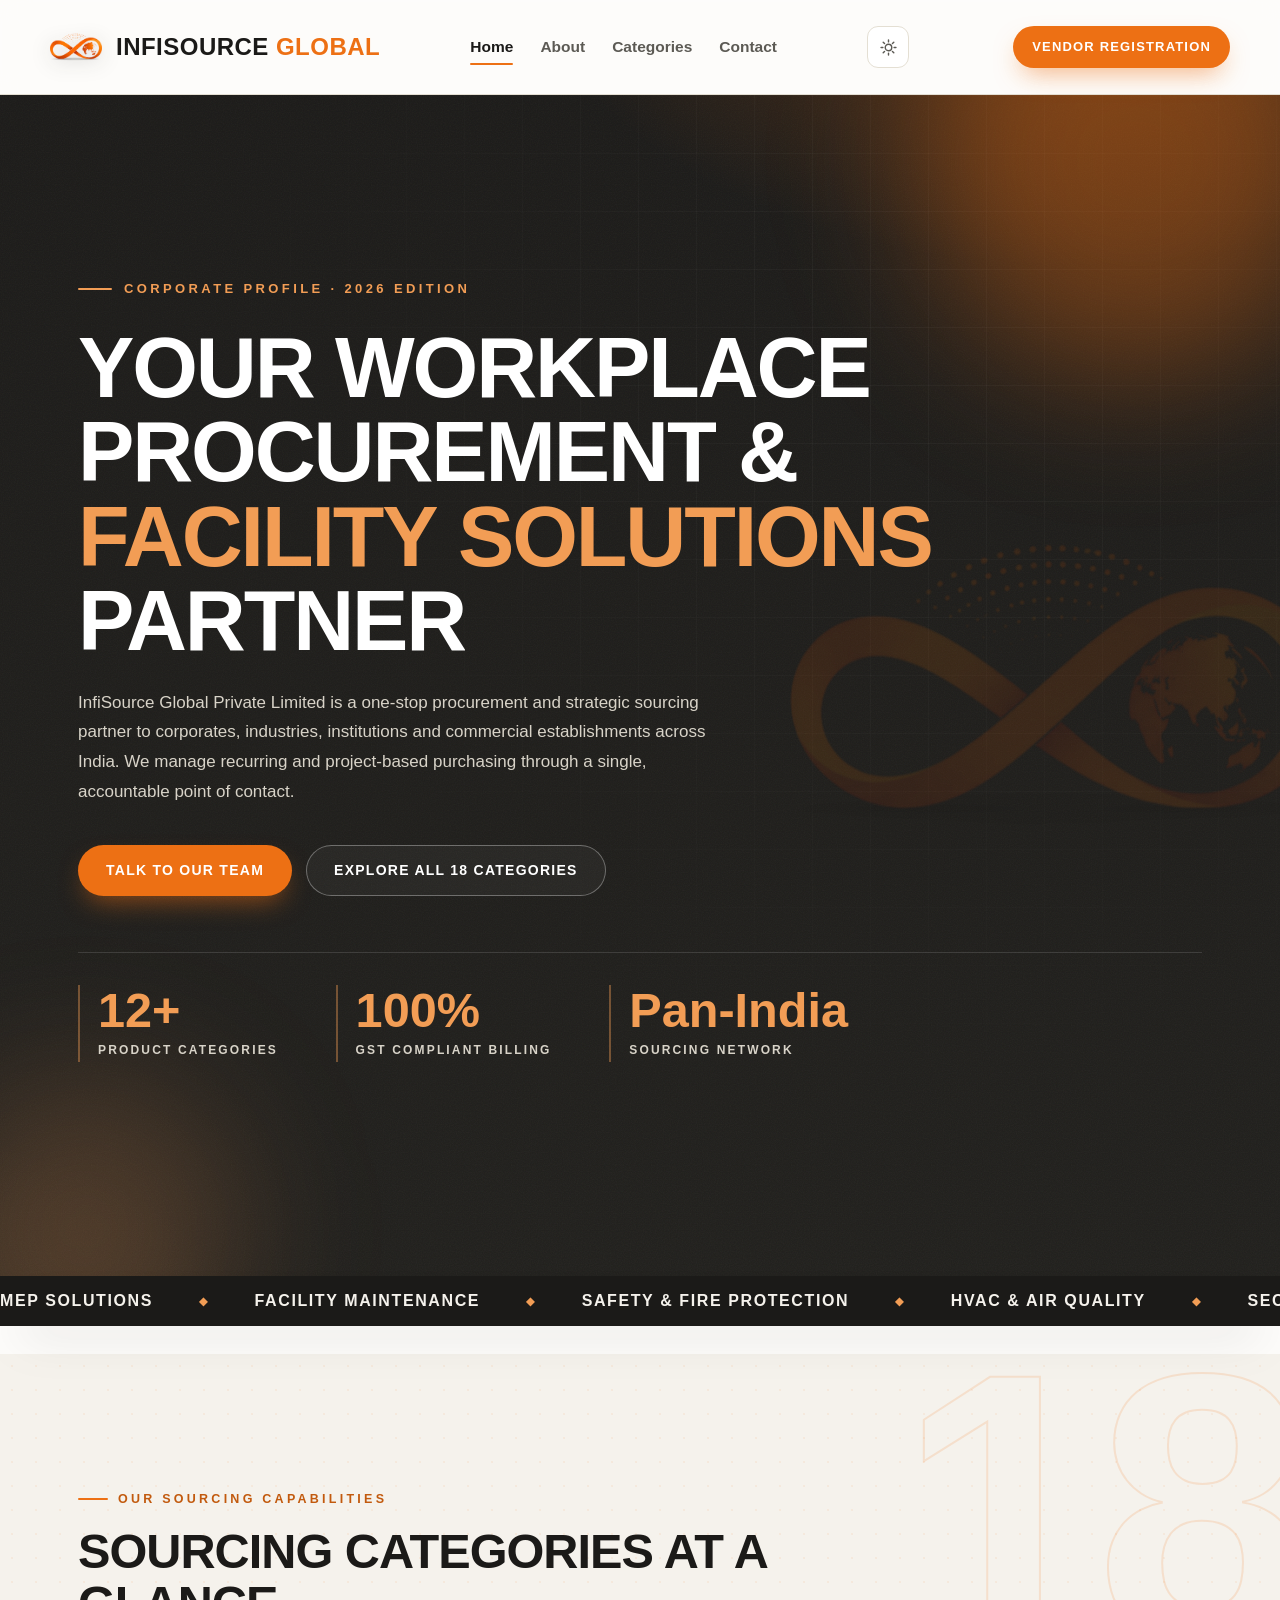
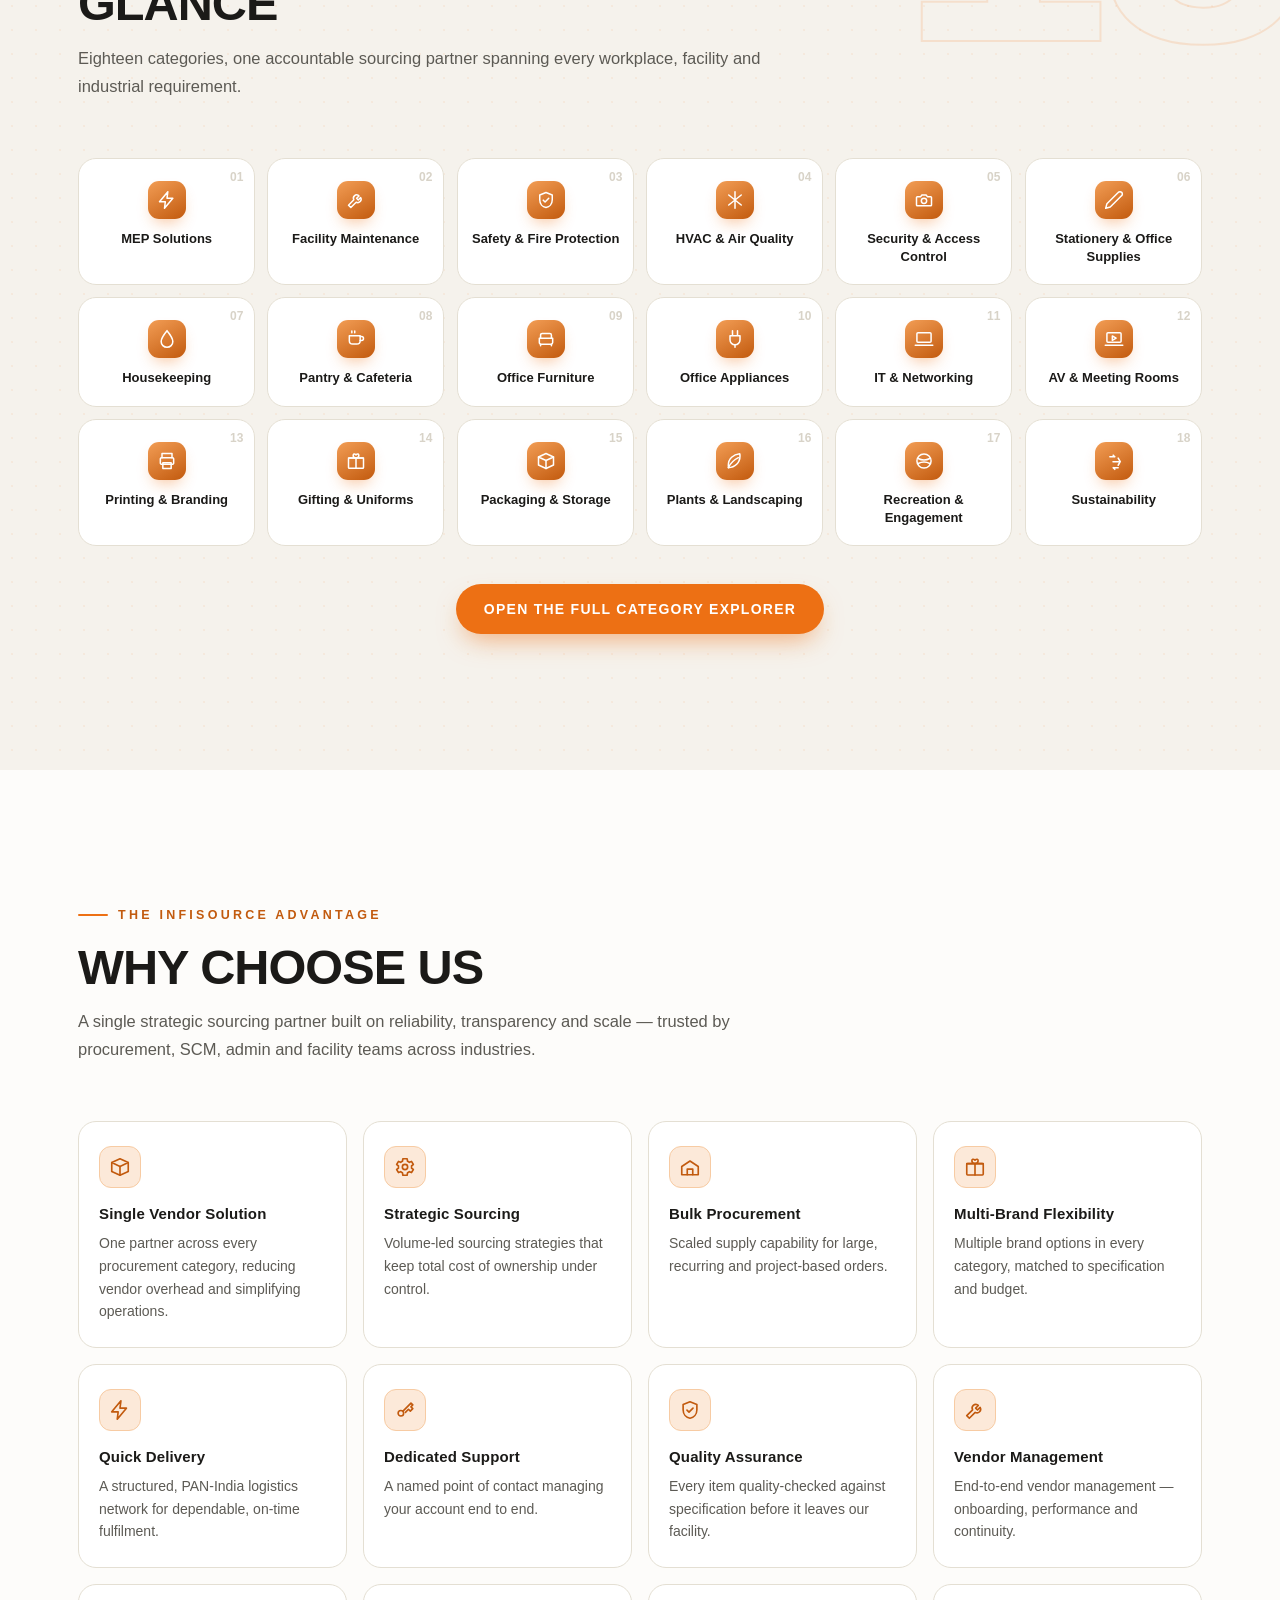
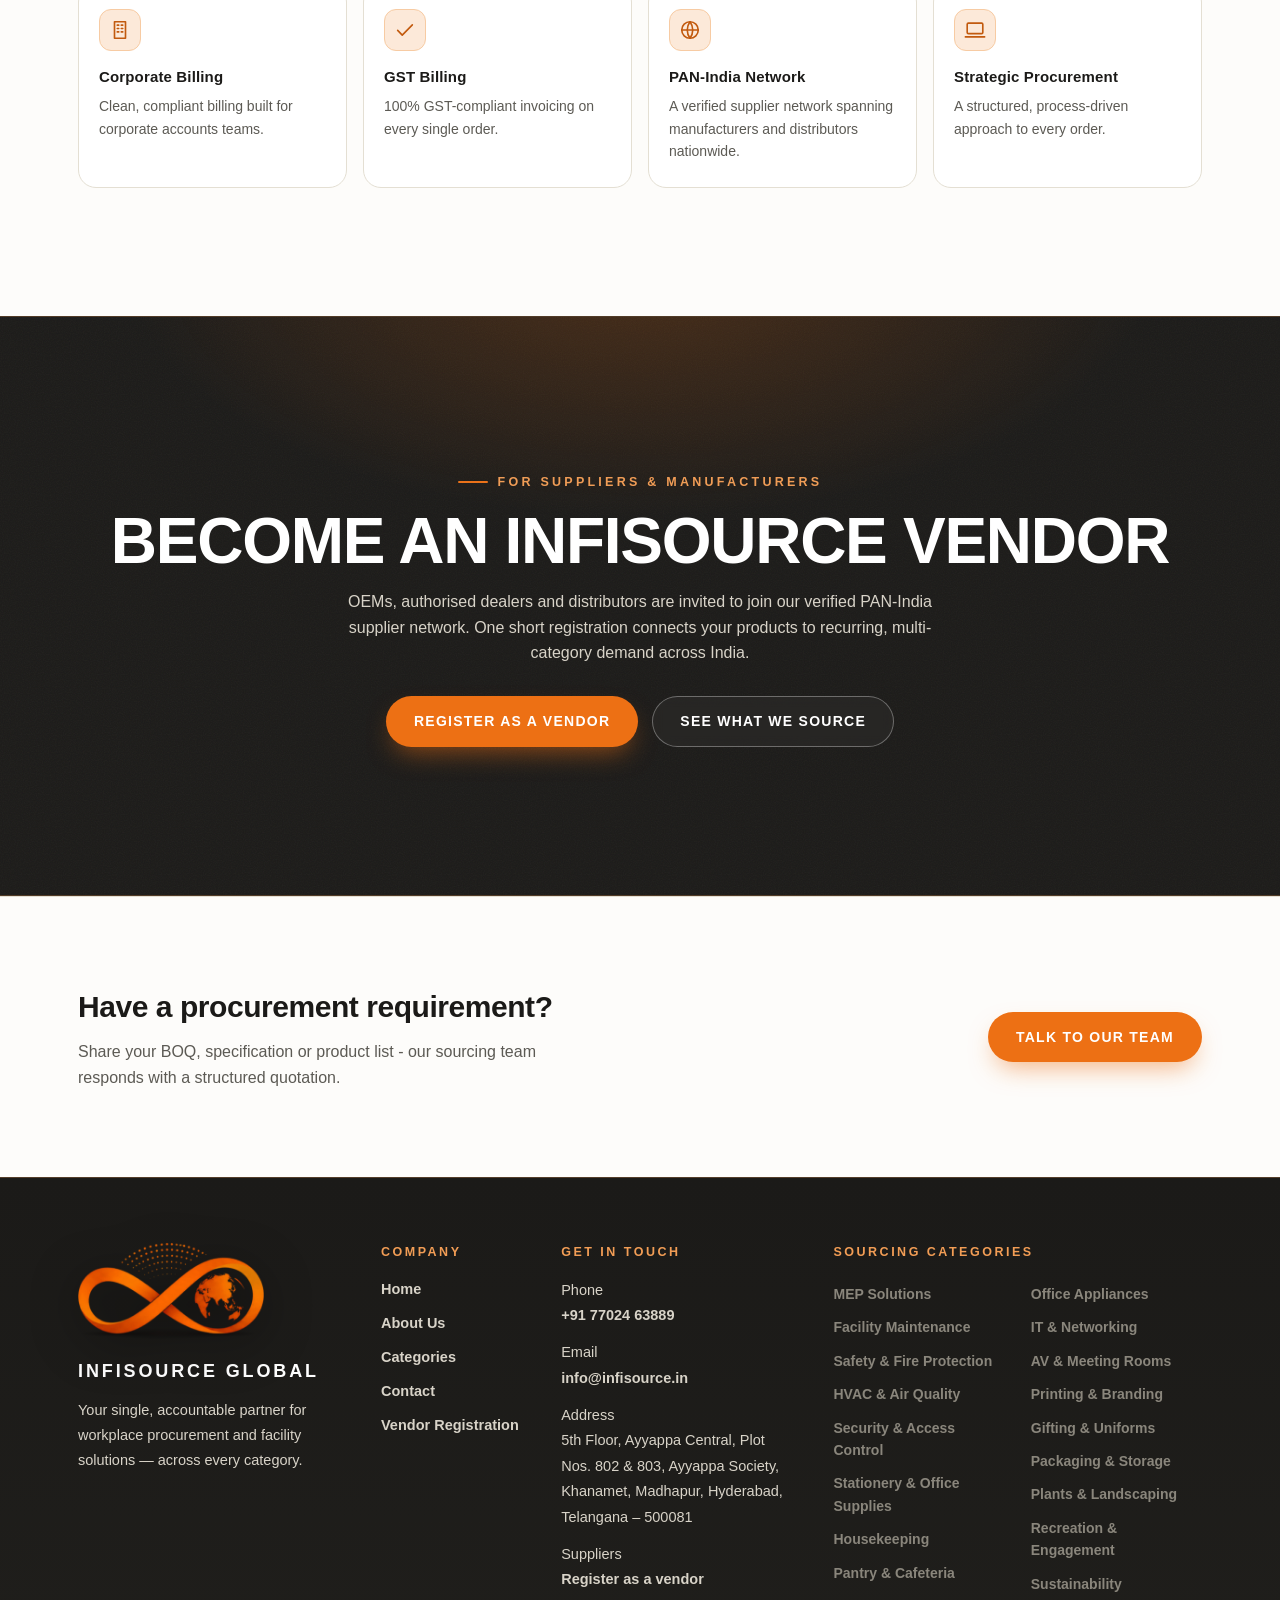
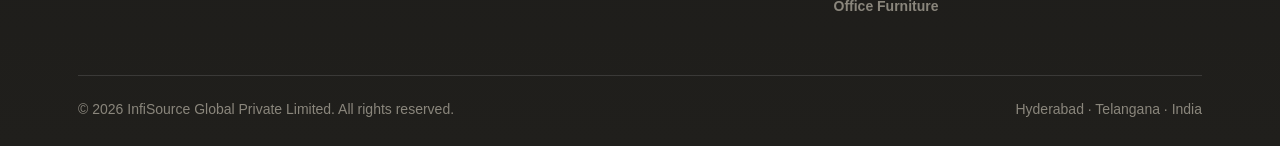
==== commit 54331713: "Wire polish.css and night.js into all pages" ====
--- a/index.html
+++ b/index.html
@@ -7,6 +7,8 @@
 <meta name="description" content="InfiSource Global is a one-stop procurement and strategic sourcing partner for corporates, industries and institutions across India - 18 sourcing categories, one accountable relationship.">
 <link rel="icon" type="image/png" href="assets/img/favicon.png">
 <link rel="stylesheet" href="assets/css/style.css">
+<link rel="stylesheet" href="assets/css/polish.css">
+<script src="assets/js/night.js"></script>
 </head>
 <body>
 <img src="assets/img/logo.webp" class="pl-src" alt="" hidden>
--- a/assets/css/style.css
+++ b/assets/css/style.css
@@ -14,7 +14,7 @@
 }
 *{box-sizing:border-box;margin:0;padding:0;}
 html{scroll-behavior:smooth;scroll-padding-top:104px;}
-body{font-family:var(--font-body);color:var(--ink);background:var(--paper);line-height:1.6;font-size:15px;overflow-x:hidden;
+body{font-family:var(--font-body);color:var(--ink);background:var(--paper);line-height:1.6;font-size:16px;overflow-x:hidden;
   background-image:radial-gradient(1200px 560px at 85% -8%,rgba(237,112,20,.05),transparent 62%);}
 a{color:inherit;text-decoration:none;}
 img{max-width:100%;}
@@ -61,7 +61,7 @@
 .brand img{width:52px;height:52px;border-radius:13px;transition:transform .5s var(--ease);filter:drop-shadow(0 4px 10px rgba(27,26,24,.22));}
 .brand:hover img{transform:rotate(-9deg) scale(1.08);}
 .brand span.accent{color:var(--orange);}
-nav.links{display:flex;font-size:13px;font-weight:700;color:var(--grey-700);flex:0 1 auto;min-width:0;}
+nav.links{display:flex;font-size:14px;font-weight:700;color:var(--grey-700);flex:0 1 auto;min-width:0;}
 nav.links a{white-space:nowrap;margin-left:23px;position:relative;padding:4px 0;transition:color .25s var(--ease);}
 nav.links a:first-child{margin-left:0;}
 nav.links a::after{content:"";position:absolute;left:0;right:0;bottom:-2px;height:2px;border-radius:2px;background:var(--orange);
@@ -69,7 +69,7 @@
 nav.links a:hover,nav.links a.active{color:var(--ink);}
 nav.links a:hover::after,nav.links a.active::after{transform:scaleX(1);}
 .btn{position:relative;display:inline-block;background:var(--orange);color:#fff;padding:14px 28px;border-radius:999px;
-  font-weight:800;font-size:12.5px;white-space:nowrap;overflow:hidden;letter-spacing:.09em;text-transform:uppercase;
+  font-weight:800;font-size:14px;white-space:nowrap;overflow:hidden;letter-spacing:.09em;text-transform:uppercase;
   box-shadow:0 12px 26px -8px rgba(237,112,20,.55);
   transition:transform .3s var(--ease),background .3s var(--ease),box-shadow .3s var(--ease);}
 .btn::after{content:"";position:absolute;top:0;left:-90%;width:55%;height:100%;
@@ -79,7 +79,7 @@
 .btn:hover::after{left:135%;}
 .btn:active{transform:scale(.97);}
 .btn-outline{position:relative;display:inline-block;border:1.5px solid rgba(255,255,255,.32);color:#fff;padding:13.5px 27px;border-radius:999px;
-  font-weight:800;font-size:12.5px;white-space:nowrap;overflow:hidden;letter-spacing:.09em;text-transform:uppercase;background:rgba(255,255,255,.04);
+  font-weight:800;font-size:14px;white-space:nowrap;overflow:hidden;letter-spacing:.09em;text-transform:uppercase;background:rgba(255,255,255,.04);
   -webkit-backdrop-filter:blur(6px);backdrop-filter:blur(6px);
   transition:border-color .3s var(--ease),background .3s var(--ease),transform .3s var(--ease);}
 .btn-outline:hover{border-color:rgba(255,255,255,.65);background:rgba(255,255,255,.1);}
@@ -87,7 +87,7 @@
   -webkit-backdrop-filter:none;backdrop-filter:none;box-shadow:0 10px 22px -14px rgba(27,26,24,.28);}
 .btn-outline.on-light:hover{border-color:var(--orange);color:var(--orange-deep);background:var(--orange-tint);transform:translateY(-2px);}
 .btn-outline.on-light::after{display:none;}
-.nav .btn{padding:11px 19px;font-size:11.5px;}
+.nav .btn{padding:11px 19px;font-size:13px;}
 
 .burger{display:none;width:42px;height:42px;border:1px solid var(--line);border-radius:11px;background:var(--white);position:relative;cursor:pointer;flex:0 0 42px;}
 .burger span{position:absolute;left:12px;right:12px;height:2px;border-radius:2px;background:var(--ink);transition:.32s var(--ease);}
@@ -103,7 +103,7 @@
 body.menu-open .drawer{display:block;}
 .drawer nav{display:flex;flex-direction:column;gap:9px;}
 .drawer nav a{display:flex;align-items:center;justify-content:space-between;margin-left:0;padding:13px 16px;border:1px solid var(--line);border-radius:12px;
-  background:var(--white);font-weight:700;font-size:15px;color:var(--grey-700);
+  background:var(--white);font-weight:700;font-size:16px;color:var(--grey-700);
   transition:border-color .22s var(--ease),background .22s var(--ease),color .22s var(--ease),transform .22s var(--ease);}
 .drawer nav a::after{content:"";position:static;left:auto;right:auto;bottom:auto;background:none;border-radius:0;width:7px;height:7px;border-right:2px solid var(--grey-300);border-top:2px solid var(--grey-300);transform:rotate(45deg);
   transition:border-color .22s var(--ease),transform .22s var(--ease);}
@@ -135,7 +135,7 @@
 .hero-mark{position:absolute;z-index:2;right:-50px;top:50%;transform:translateY(-50%);
   width:min(46vw,540px);aspect-ratio:1/1;background:no-repeat center/contain;opacity:.12;pointer-events:none;}
 .eyebrow{display:inline-flex;align-items:center;gap:12px;color:var(--orange-light);
-  font-weight:800;font-size:11.5px;letter-spacing:.26em;text-transform:uppercase;margin-bottom:26px;}
+  font-weight:800;font-size:13px;letter-spacing:.26em;text-transform:uppercase;margin-bottom:26px;}
 .eyebrow::before{content:"";width:34px;height:2px;border-radius:2px;background:var(--orange-light);}
 h1{font-family:var(--font-display);font-size:clamp(42px,6.6vw,92px);line-height:1.0;font-weight:800;
   max-width:920px;letter-spacing:-.025em;text-transform:uppercase;}
@@ -144,11 +144,11 @@
 h1 .wi{display:inline-block;transform:translateY(115%);will-change:transform;}
 body.pre-done h1 .wi{animation:wordUp .95s var(--ease-out) var(--wd,0ms) both;}
 @keyframes wordUp{to{transform:translateY(0);}}
-.hero p.lede{margin-top:24px;max-width:640px;color:var(--grey-300);font-size:16.5px;line-height:1.75;}
+.hero p.lede{margin-top:24px;max-width:640px;color:var(--grey-300);font-size:17px;line-height:1.75;}
 .hero .cta{margin-top:38px;display:flex;gap:14px;flex-wrap:wrap;}
 .stats{display:flex;gap:clamp(28px,4.5vw,58px);margin-top:56px;padding-top:32px;border-top:1px solid rgba(255,255,255,.13);flex-wrap:wrap;}
 .stat b{display:block;font-size:clamp(34px,3.8vw,52px);font-weight:800;color:var(--orange-light);line-height:1.05;font-variant-numeric:tabular-nums;}
-.stat span{font-size:10.5px;color:var(--grey-300);text-transform:uppercase;letter-spacing:.18em;font-weight:700;}
+.stat span{font-size:12px;color:var(--grey-300);text-transform:uppercase;letter-spacing:.18em;font-weight:700;}
 .hero .stat{padding-left:18px;border-left:2px solid rgba(242,157,85,.4);}
 /* hero entrance (gated on preloader completion; visible by default without JS) */
 html.js .hero .eyebrow,html.js .hero p.lede,html.js .hero .cta,html.js .hero .stats{opacity:0;}
@@ -164,9 +164,9 @@
 .marquee.mq-orange{background:var(--orange);color:#fff;margin:34px 0;box-shadow:0 24px 48px -18px rgba(237,112,20,.45);}
 .mq-track{display:flex;width:max-content;animation:mq 42s linear infinite;}
 .marquee:hover .mq-track{animation-play-state:paused;}
-.mq-item{display:inline-flex;align-items:center;gap:46px;padding-right:46px;font-weight:800;font-size:15px;line-height:1;
+.mq-item{display:inline-flex;align-items:center;gap:46px;padding-right:46px;font-weight:800;font-size:16px;line-height:1;
   letter-spacing:.1em;text-transform:uppercase;white-space:nowrap;}
-.mq-item::after{content:"◆";font-size:9px;color:var(--orange-light);}
+.mq-item::after{content:"◆";font-size:10.5px;color:var(--orange-light);}
 .mq-orange .mq-item::after{color:var(--ink);}
 @keyframes mq{to{transform:translateX(-50%);}}
 
@@ -175,35 +175,35 @@
 section[id]{scroll-margin-top:70px;}
 .section-head{max-width:720px;margin-bottom:clamp(40px,5vw,58px);position:relative;z-index:2;}
 .section-eyebrow{display:inline-flex;align-items:center;gap:10px;color:var(--orange-deep);
-  font-weight:800;font-size:11px;letter-spacing:.26em;text-transform:uppercase;margin-bottom:16px;}
+  font-weight:800;font-size:12.5px;letter-spacing:.26em;text-transform:uppercase;margin-bottom:16px;}
 .section-eyebrow::before{content:"";width:30px;height:2px;border-radius:2px;background:var(--orange);}
 h2{font-family:var(--font-display);font-size:clamp(27px,3.8vw,50px);font-weight:800;letter-spacing:-.02em;line-height:1.08;text-transform:uppercase;}
-.section-head p{color:var(--grey-700);margin-top:14px;font-size:15.5px;line-height:1.7;}
+.section-head p{color:var(--grey-700);margin-top:14px;font-size:16.5px;line-height:1.7;}
 .rv{opacity:0;transform:translateY(30px);filter:blur(6px);
   transition:opacity .85s var(--ease-out),transform .85s var(--ease-out),filter .85s var(--ease-out);transition-delay:var(--d,0ms);}
 .rv.in{opacity:1;transform:none;filter:none;}
 
 /* ============ about ============ */
 .about-grid{display:grid;grid-template-columns:1.45fr 1fr;gap:clamp(36px,5vw,64px);align-items:start;}
-.about-copy p{color:var(--grey-700);font-size:15px;margin-bottom:16px;line-height:1.75;}
+.about-copy p{color:var(--grey-700);font-size:16px;margin-bottom:16px;line-height:1.75;}
 .about-copy>p:first-of-type::first-letter{font-weight:800;font-size:54px;line-height:.8;
   color:var(--orange);float:left;padding:9px 12px 0 0;}
 .bullets{list-style:none;margin:20px 0;}
-.bullets li{position:relative;padding-left:24px;margin-bottom:12px;font-size:14.5px;line-height:1.65;}
+.bullets li{position:relative;padding-left:24px;margin-bottom:12px;font-size:15.5px;line-height:1.65;}
 .bullets li::before{content:"";position:absolute;left:0;top:8px;width:9px;height:9px;border-radius:3px;background:var(--orange);}
 .bullets b{font-weight:700;}
 .stat-row{display:flex;gap:clamp(24px,3.4vw,44px);margin-top:24px;padding-top:20px;border-top:1px solid var(--line);flex-wrap:wrap;}
 .stat-row .stat{padding-left:16px;border-left:2px solid var(--orange-tint-2);}
 .stat-row .stat b{display:block;font-size:28px;color:var(--orange-deep);font-weight:800;line-height:1.15;font-variant-numeric:tabular-nums;}
-.stat-row .stat span{font-size:10px;color:var(--grey-700);text-transform:uppercase;letter-spacing:.16em;font-weight:700;}
+.stat-row .stat span{font-size:11.5px;color:var(--grey-700);text-transform:uppercase;letter-spacing:.16em;font-weight:700;}
 .side-card{position:sticky;top:100px;background:var(--charcoal);border-radius:24px;padding:34px 30px;color:#fff;
   box-shadow:0 34px 64px -26px rgba(27,26,24,.5);overflow:hidden;}
 .side-card::before{content:"";position:absolute;top:-70px;right:-70px;width:240px;height:240px;border-radius:50%;
   background:radial-gradient(circle,rgba(237,112,20,.3),transparent 65%);}
-.side-card h4{color:var(--orange-light);font-size:12px;letter-spacing:.22em;text-transform:uppercase;font-weight:800;
+.side-card h4{color:var(--orange-light);font-size:13.5px;letter-spacing:.22em;text-transform:uppercase;font-weight:800;
   margin-bottom:16px;padding-bottom:14px;border-bottom:1px solid rgba(255,255,255,.15);position:relative;}
 .side-card ul{list-style:none;position:relative;}
-.side-card li{padding:7px 0;font-size:14px;position:relative;padding-left:24px;transition:transform .3s var(--ease);color:var(--grey-300);}
+.side-card li{padding:7px 0;font-size:15px;position:relative;padding-left:24px;transition:transform .3s var(--ease);color:var(--grey-300);}
 .side-card li:hover{transform:translateX(5px);color:#fff;}
 .side-card li::before{content:"✓";position:absolute;left:0;color:var(--orange-light);font-weight:700;}
 
@@ -222,8 +222,8 @@
   display:flex;align-items:center;justify-content:center;padding:9px;margin-bottom:14px;
   transition:transform .4s var(--ease),background .35s var(--ease);}
 .why-card:hover .why-ic{transform:rotate(-8deg) scale(1.12);background:var(--orange-tint-2);}
-.why-card h4{font-size:14px;margin-bottom:6px;font-weight:800;letter-spacing:.01em;}
-.why-card p{font-size:12.5px;color:var(--grey-700);line-height:1.62;}
+.why-card h4{font-size:15px;margin-bottom:6px;font-weight:800;letter-spacing:.01em;}
+.why-card p{font-size:14px;color:var(--grey-700);line-height:1.62;}
 
 /* ============ categories at a glance ============ */
 .cats{background:var(--grey-100);
@@ -241,12 +241,12 @@
 .tile>*{position:relative;z-index:1;}
 .tile:hover{box-shadow:var(--shadow-lift);border-color:var(--orange-deep);}
 .tile:hover::before{transform:scaleY(1);}
-.tile-num{position:absolute;top:9px;right:11px;font-size:9.5px;color:var(--grey-300);font-weight:700;transition:color .3s;z-index:1;}
+.tile-num{position:absolute;top:9px;right:11px;font-size:11px;color:var(--grey-300);font-weight:700;transition:color .3s;z-index:1;}
 .tile-ic{width:38px;height:38px;border-radius:11px;background:linear-gradient(150deg,var(--orange-light),var(--orange-deep));
   display:flex;align-items:center;justify-content:center;margin:0 auto 11px;padding:9px;
   box-shadow:0 8px 16px -6px rgba(237,112,20,.45);transition:background .35s var(--ease),box-shadow .35s,transform .4s var(--ease);}
 .tile:hover .tile-ic{background:rgba(255,255,255,.17);box-shadow:none;transform:scale(1.1);}
-.tile-title{font-size:11.5px;font-weight:800;line-height:1.35;transition:color .3s;}
+.tile-title{font-size:13px;font-weight:800;line-height:1.35;transition:color .3s;}
 .tile:hover .tile-title{color:#fff;}
 .tile:hover .tile-num{color:rgba(255,255,255,.7);}
 .tile-grid.anim .tile{opacity:0;translate:0 22px;
@@ -254,7 +254,7 @@
     transform .18s ease-out 0s,box-shadow .35s var(--ease) 0s,border-color .35s var(--ease) 0s;}
 .tile-grid.in .tile{opacity:1;translate:0 0;}
 .nav-chips{display:flex;flex-wrap:wrap;gap:9px;margin-top:22px;position:relative;z-index:1;}
-.nav-chips a,.nav-chips button{font-size:11.5px;font-weight:800;background:var(--white);border:1px solid var(--line);border-radius:999px;
+.nav-chips a,.nav-chips button{font-size:13px;font-weight:800;background:var(--white);border:1px solid var(--line);border-radius:999px;
   padding:7px 15px;color:var(--orange-deep);letter-spacing:.03em;transition:all .3s var(--ease);}
 .nav-chips a:hover,.nav-chips button:hover{background:var(--orange);border-color:var(--orange);color:#fff;transform:translateY(-2px);
   box-shadow:0 8px 16px -6px rgba(237,112,20,.4);}
@@ -262,7 +262,7 @@
 .ind-band::before{content:"";position:absolute;inset:0;
   background:radial-gradient(36rem 16rem at 50% -20%,rgba(237,112,20,.24),transparent 62%);pointer-events:none;}
 .ind-band h3{position:relative;color:var(--orange-light);font-size:clamp(18px,2.2vw,24px);margin-bottom:10px;font-weight:800;letter-spacing:.02em;text-transform:uppercase;}
-.ind-band p{position:relative;font-size:14.5px;color:#D9D5CB;max-width:780px;margin:0 auto;line-height:1.72;}
+.ind-band p{position:relative;font-size:15.5px;color:#D9D5CB;max-width:780px;margin:0 auto;line-height:1.72;}
 
 /* ============ category details ============ */
 #category-details .wrap{display:grid;grid-template-columns:repeat(2,minmax(0,1fr));gap:20px;}
@@ -284,20 +284,20 @@
   transition:transform .4s var(--ease);}
 .cat-card:hover .cat-ic{transform:rotate(-8deg) scale(1.1);}
 .cat-ic svg{stroke:#fff;}
-.cat-tag{font-size:10.5px;letter-spacing:.2em;text-transform:uppercase;color:var(--orange-deep);font-weight:800;margin-bottom:3px;}
+.cat-tag{font-size:12px;letter-spacing:.2em;text-transform:uppercase;color:var(--orange-deep);font-weight:800;margin-bottom:3px;}
 .cat-card h3{font-size:20px;font-weight:800;letter-spacing:-.015em;line-height:1.22;}
-.cat-desc{font-size:13.5px;color:var(--grey-700);margin-bottom:6px;line-height:1.68;}
+.cat-desc{font-size:14.5px;color:var(--grey-700);margin-bottom:6px;line-height:1.68;}
 .cat-block{padding-top:13px;margin-top:11px;border-top:1px solid var(--line);}
-.cat-label{font-size:10px;letter-spacing:.18em;text-transform:uppercase;color:var(--grey-500);font-weight:800;margin-bottom:9px;}
+.cat-label{font-size:11.5px;letter-spacing:.18em;text-transform:uppercase;color:var(--grey-500);font-weight:800;margin-bottom:9px;}
 .p-cols{display:flex;gap:30px;flex-wrap:wrap;}
-.p-cols ul{list-style:none;font-size:13px;line-height:1.55;flex:1;min-width:150px;}
+.p-cols ul{list-style:none;font-size:14px;line-height:1.55;flex:1;min-width:150px;}
 .p-cols li{position:relative;padding-left:14px;margin-bottom:3px;}
 .p-cols li::before{content:"";position:absolute;left:0;top:7px;width:5px;height:5px;border-radius:50%;background:var(--orange);}
 .pill-row{display:flex;flex-wrap:wrap;gap:8px;}
-.pill{font-size:12px;padding:5px 13px;border-radius:999px;background:var(--orange-tint);color:var(--orange-deep);
+.pill{font-size:13.5px;padding:5px 13px;border-radius:999px;background:var(--orange-tint);color:var(--orange-deep);
   border:1px solid var(--orange-tint-2);font-weight:700;transition:all .25s var(--ease);}
 .pill:hover{background:var(--orange);color:#fff;border-color:var(--orange);}
-.brand-line{font-size:13.5px;color:var(--grey-700);line-height:1.65;}
+.brand-line{font-size:14.5px;color:var(--grey-700);line-height:1.65;}
 #category-details .wrap.anim .cat-card{opacity:0;translate:0 24px;
   transition:opacity .7s var(--ease-out) var(--d,0ms),translate .7s var(--ease-out) var(--d,0ms),
     transform .18s ease-out 0s,box-shadow .35s var(--ease) 0s,border-color .35s var(--ease) 0s;}
@@ -317,7 +317,7 @@
 .ind-tile:hover .ind-ic{background:linear-gradient(150deg,var(--orange-light),var(--orange-deep));border-color:transparent;
   transform:rotate(-8deg) scale(1.12);}
 .ind-tile:hover .ind-ic svg{stroke:#fff;}
-.ind-tile span{font-size:12.5px;font-weight:800;}
+.ind-tile span{font-size:14px;font-weight:800;}
 
 /* ============ process (stacking cards) ============ */
 .p-row{position:sticky;top:106px;display:grid;grid-template-columns:88px 1fr;gap:20px;align-items:center;
@@ -325,12 +325,12 @@
   box-shadow:var(--shadow-soft);transition:border-color .3s var(--ease),box-shadow .3s var(--ease);}
 .p-row:hover{border-color:var(--orange-tint-2);box-shadow:var(--shadow-lift);}
 .p-num{width:46px;height:46px;flex:0 0 46px;border-radius:50%;background:var(--white);border:1.5px solid var(--orange-tint-2);
-  color:var(--orange-deep);font-weight:800;display:flex;align-items:center;justify-content:center;font-size:12.5px;
+  color:var(--orange-deep);font-weight:800;display:flex;align-items:center;justify-content:center;font-size:14px;
   transition:all .35s var(--ease);}
 .p-row:hover .p-num{background:var(--orange);border-color:var(--orange);color:#fff;
   box-shadow:0 12px 22px -8px rgba(237,112,20,.5);}
-.p-row h4{font-size:15.5px;margin-bottom:4px;font-weight:800;}
-.p-row p{font-size:13.5px;color:var(--grey-700);line-height:1.65;max-width:640px;}
+.p-row h4{font-size:16.5px;margin-bottom:4px;font-weight:800;}
+.p-row p{font-size:14.5px;color:var(--grey-700);line-height:1.65;max-width:640px;}
 
 /* ============ commitment ============ */
 .cm-grid{display:grid;grid-template-columns:repeat(4,1fr);gap:16px;}
@@ -343,8 +343,8 @@
 .cm-ic{width:36px;height:36px;border-radius:11px;background:var(--orange-tint);border:1px solid var(--orange-tint-2);
   display:flex;align-items:center;justify-content:center;padding:8px;margin-bottom:11px;transition:transform .4s var(--ease);}
 .cm-card:hover .cm-ic{transform:rotate(-8deg) scale(1.12);}
-.cm-card h4{font-size:13px;margin-bottom:4px;font-weight:800;}
-.cm-card p{font-size:11.8px;color:var(--grey-700);line-height:1.6;}
+.cm-card h4{font-size:14px;margin-bottom:4px;font-weight:800;}
+.cm-card p{font-size:13.5px;color:var(--grey-700);line-height:1.6;}
 
 /* ============ promise (dark statement) ============ */
 .promise{position:relative;overflow:hidden;background:var(--ink);color:#fff;text-align:center;
@@ -353,7 +353,7 @@
   background:radial-gradient(52rem 26rem at 50% -10%,rgba(237,112,20,.22),transparent 62%),
   url("data:image/svg+xml,%3Csvg xmlns='http://www.w3.org/2000/svg' width='140' height='140'%3E%3Cfilter id='n'%3E%3CfeTurbulence type='fractalNoise' baseFrequency='0.85' numOctaves='2' stitchTiles='stitch'/%3E%3C/filter%3E%3Crect width='100%25' height='100%25' filter='url(%23n)' opacity='0.05'/%3E%3C/svg%3E");}
 .promise h2{position:relative;color:#fff;font-size:clamp(30px,5vw,68px);letter-spacing:-.02em;line-height:1.05;}
-.promise p{position:relative;color:var(--grey-300);margin-top:14px;font-size:15px;}
+.promise p{position:relative;color:var(--grey-300);margin-top:14px;font-size:16px;}
 
 /* ============ contact ============ */
 .contact-band{position:relative;overflow:hidden;background:linear-gradient(180deg,var(--ink) 0%,#201f1c 100%);color:#fff;
@@ -374,9 +374,9 @@
   transition:all .35s var(--ease);}
 .c-ic svg{stroke:var(--orange-light);}
 .c-row:hover .c-ic{background:rgba(237,112,20,.2);border-color:rgba(242,157,85,.45);transform:rotate(-6deg) scale(1.06);}
-.c-label{font-size:10.5px;letter-spacing:.2em;text-transform:uppercase;color:var(--grey-300);margin-bottom:4px;font-weight:800;}
-.c-val{font-weight:700;font-size:15.5px;}
-.c-val span{font-size:12px;color:var(--grey-300);font-weight:400;font-style:italic;}
+.c-label{font-size:12px;letter-spacing:.2em;text-transform:uppercase;color:var(--grey-300);margin-bottom:4px;font-weight:800;}
+.c-val{font-weight:700;font-size:16.5px;}
+.c-val span{font-size:13.5px;color:var(--grey-300);font-weight:400;font-style:italic;}
 .c-mark{position:relative;display:flex;flex-direction:column;align-items:center;justify-content:center;text-align:center;
   border-left:1px solid rgba(255,255,255,.13);padding-left:48px;}
 .c-mark::before{content:"";position:absolute;top:50%;left:50%;transform:translate(-50%,-50%);width:380px;height:380px;
@@ -388,8 +388,8 @@
   filter:drop-shadow(0 28px 44px rgba(27,26,24,.55));transition:transform .5s var(--ease);}
 .c-mark:hover img{transform:scale(1.05) rotate(-2deg);}
 .cta-final{text-align:center;margin-top:48px;padding-top:46px;border-top:1px solid rgba(255,255,255,.12);}
-.cta-final .btn{padding:18px 42px;font-size:13.5px;border-radius:999px;letter-spacing:.1em;}
-footer{background:var(--ink);color:var(--grey-500);padding:36px 0;font-size:12.5px;border-top:1px solid rgba(255,255,255,.09);}
+.cta-final .btn{padding:18px 42px;font-size:14.5px;border-radius:999px;letter-spacing:.1em;}
+footer{background:var(--ink);color:var(--grey-500);padding:36px 0;font-size:14px;border-top:1px solid rgba(255,255,255,.09);}
 .foot-row{display:flex;justify-content:space-between;align-items:center;flex-wrap:wrap;gap:14px;letter-spacing:.03em;}
 .foot-brand{display:flex;flex-direction:column;align-items:flex-start;gap:0;}
 .foot-brand img{width:186px;height:auto;display:block;opacity:1;filter:drop-shadow(0 10px 22px rgba(0,0,0,.5));}
@@ -428,7 +428,7 @@
   .c-rows{grid-template-columns:1fr;}
   .c-mark::before{width:300px;height:300px;}
   .c-mark::after{width:260px;height:260px;margin:-130px 0 0 -130px;}
-  .nav .btn{padding:10px 14px;font-size:11px;}
+  .nav .btn{padding:10px 14px;font-size:12.5px;}
 }
 @media(max-width:520px){
   .nav .btn{display:none;}
@@ -458,19 +458,19 @@
   display:flex;align-items:center;justify-content:center;padding:13px;box-shadow:0 12px 24px -8px rgba(237,112,20,.5);}
 .exp-ic svg{stroke:#fff;}
 .exp-title{flex:1;min-width:230px;}
-.exp-title .cat-tag{font-size:11px;letter-spacing:.2em;text-transform:uppercase;color:var(--orange-deep);font-weight:800;margin-bottom:4px;}
+.exp-title .cat-tag{font-size:12.5px;letter-spacing:.2em;text-transform:uppercase;color:var(--orange-deep);font-weight:800;margin-bottom:4px;}
 .exp-title h3{font-size:clamp(23px,2.8vw,32px);font-weight:800;letter-spacing:-.02em;line-height:1.15;}
-.exp-title .cat-desc{font-size:14px;color:var(--grey-700);margin-top:8px;max-width:620px;line-height:1.68;}
+.exp-title .cat-desc{font-size:15px;color:var(--grey-700);margin-top:8px;max-width:620px;line-height:1.68;}
 .exp-nav{display:flex;align-items:center;gap:10px;margin-left:auto;padding-top:4px;}
 .exp-btn{width:46px;height:46px;border-radius:50%;border:1.5px solid var(--line);background:var(--white);color:var(--ink);
   font-size:24px;line-height:1;font-family:var(--font-body);cursor:pointer;transition:all .3s var(--ease);}
 .exp-btn:hover{background:var(--orange);border-color:var(--orange);color:#fff;transform:scale(1.1);
   box-shadow:0 12px 22px -8px rgba(237,112,20,.5);}
 .exp-btn:active{transform:scale(.96);}
-.exp-count{font-size:11px;font-weight:800;letter-spacing:.14em;color:var(--grey-500);min-width:70px;text-align:center;}
+.exp-count{font-size:12.5px;font-weight:800;letter-spacing:.14em;color:var(--grey-500);min-width:70px;text-align:center;}
 .exp-block{margin:0;padding:16px 30px 4px;}
 .exp-cols{display:grid;grid-template-columns:repeat(3,1fr);gap:8px 36px;}
-.exp-cols ul{list-style:none;font-size:13.5px;line-height:1.9;}
+.exp-cols ul{list-style:none;font-size:14.5px;line-height:1.9;}
 .exp-cols li{position:relative;padding-left:14px;}
 .exp-cols li::before{content:"";position:absolute;left:0;top:9px;width:5px;height:5px;border-radius:50%;background:var(--orange);}
 .exp-meta{display:grid;grid-template-columns:1fr 1fr;gap:0 36px;padding:14px 30px 28px;}
@@ -509,7 +509,7 @@
   .tile-grid{grid-template-columns:repeat(3,1fr);}
 }
 @media(max-width:560px){
-  .cta-final .btn{font-size:11px;letter-spacing:.05em;padding:15px 18px;}
+  .cta-final .btn{font-size:12.5px;letter-spacing:.05em;padding:15px 18px;}
 }
 
 /* ================================================================
@@ -535,19 +535,19 @@
 footer.site-foot{background:linear-gradient(180deg,var(--ink) 0%,#201f1c 100%);color:var(--grey-300);
   padding:64px 0 26px;border-top:1px solid rgba(242,157,85,.25);}
 .foot-grid{display:grid;grid-template-columns:2.1fr 1fr 1.9fr 1.5fr;gap:38px;align-items:start;}
-.foot-brand .fb-name{font-weight:800;font-size:17px;letter-spacing:.16em;color:#fff;margin:18px 0 0;}
-.foot-brand p{font-size:13.5px;line-height:1.72;color:var(--grey-300);margin-top:12px;max-width:330px;}
-.foot-h{font-size:11px;letter-spacing:.2em;text-transform:uppercase;color:var(--orange-light);font-weight:800;margin-bottom:16px;}
+.foot-brand .fb-name{font-weight:800;font-size:18px;letter-spacing:.16em;color:#fff;margin:18px 0 0;}
+.foot-brand p{font-size:14.5px;line-height:1.72;color:var(--grey-300);margin-top:12px;max-width:330px;}
+.foot-h{font-size:12.5px;letter-spacing:.2em;text-transform:uppercase;color:var(--orange-light);font-weight:800;margin-bottom:16px;}
 .foot-links{display:flex;flex-direction:column;gap:11px;}
-.foot-links a{color:var(--grey-300);font-size:13.5px;font-weight:600;text-decoration:none;transition:color .2s,transform .2s;display:inline-block;}
+.foot-links a{color:var(--grey-300);font-size:14.5px;font-weight:600;text-decoration:none;transition:color .2s,transform .2s;display:inline-block;}
 .foot-links a:hover{color:var(--orange-light);transform:translateX(3px);}
 .foot-cats{columns:2;column-gap:26px;}
-.foot-cats a{display:block;font-size:12.5px;color:var(--grey-500);text-decoration:none;padding:4.5px 0;font-weight:600;break-inside:avoid;transition:color .2s;}
+.foot-cats a{display:block;font-size:14px;color:var(--grey-500);text-decoration:none;padding:4.5px 0;font-weight:600;break-inside:avoid;transition:color .2s;}
 .foot-cats a:hover{color:var(--orange-light);}
-.foot-contact p{font-size:13.5px;line-height:1.75;color:var(--grey-300);margin-bottom:12px;}
+.foot-contact p{font-size:14.5px;line-height:1.75;color:var(--grey-300);margin-bottom:12px;}
 .foot-contact a{color:var(--grey-300);text-decoration:none;font-weight:700;}
 .foot-contact a:hover{color:var(--orange-light);}
-.foot-note{border-top:1px solid rgba(255,255,255,.12);margin-top:52px;padding-top:22px;display:flex;justify-content:space-between;gap:16px;flex-wrap:wrap;font-size:12.5px;color:var(--grey-500);}
+.foot-note{border-top:1px solid rgba(255,255,255,.12);margin-top:52px;padding-top:22px;display:flex;justify-content:space-between;gap:16px;flex-wrap:wrap;font-size:14px;color:var(--grey-500);}
 @media(max-width:1020px){.foot-grid{grid-template-columns:1fr 1fr;}}
 @media(max-width:640px){.foot-grid{grid-template-columns:1fr;gap:34px;}.foot-cats{columns:2;}}
 
@@ -566,16 +566,16 @@
   box-shadow:0 22px 44px -30px rgba(27,26,24,.22);margin-bottom:22px;scroll-margin-top:96px;}
 .vf-step-h{display:flex;align-items:center;gap:14px;margin-bottom:20px;}
 .vf-step-h .n{flex:0 0 auto;width:34px;height:34px;border-radius:11px;background:var(--orange);color:#fff;
-  display:flex;align-items:center;justify-content:center;font-weight:800;font-size:13.5px;letter-spacing:.02em;}
+  display:flex;align-items:center;justify-content:center;font-weight:800;font-size:14.5px;letter-spacing:.02em;}
 .vf-step-h h3{margin:0;font-size:19px;letter-spacing:-.01em;}
-.vf-step-h .t{font-size:12.5px;color:var(--grey-500);margin-top:2px;}
+.vf-step-h .t{font-size:14px;color:var(--grey-500);margin-top:2px;}
 .vf-grid{display:grid;grid-template-columns:1fr 1fr;gap:16px 18px;}
 .vf-grid .full{grid-column:1/-1;}
 @media(max-width:640px){.vf-grid{grid-template-columns:1fr;}}
 .field{display:flex;flex-direction:column;gap:7px;min-width:0;}
-.field label{font-size:11px;letter-spacing:.13em;text-transform:uppercase;color:var(--grey-700);font-weight:800;}
+.field label{font-size:12.5px;letter-spacing:.13em;text-transform:uppercase;color:var(--grey-700);font-weight:800;}
 .field label .req{color:var(--orange);}
-.field .hint{font-size:12px;color:var(--grey-500);line-height:1.5;}
+.field .hint{font-size:13.5px;color:var(--grey-500);line-height:1.5;}
 .vf-in{width:100%;padding:13px 15px;border:1.5px solid var(--line);border-radius:10px;background:var(--paper);
   font:600 14.5px/1.4 Arial,Arial,sans-serif;color:var(--ink);outline:none;
   transition:border-color .18s,box-shadow .18s,background .18s;box-sizing:border-box;}
@@ -592,8 +592,8 @@
   cursor:pointer;background:var(--paper);transition:all .18s;user-select:none;}
 .chk:hover{border-color:var(--orange-light);background:var(--white);}
 .chk input{accent-color:var(--orange);width:17px;height:17px;flex:0 0 auto;margin-top:1px;cursor:pointer;}
-.chk .cl{font-size:13.5px;font-weight:700;color:var(--ink);line-height:1.35;}
-.chk .cs{font-size:11.5px;color:var(--grey-500);display:block;margin-top:2px;font-weight:600;}
+.chk .cl{font-size:14.5px;font-weight:700;color:var(--ink);line-height:1.35;}
+.chk .cs{font-size:13px;color:var(--grey-500);display:block;margin-top:2px;font-weight:600;}
 .chk:has(input:checked){border-color:var(--orange);background:var(--orange-tint);}
 .chk:has(input:checked) .cl{color:var(--orange-deep);}
 .radio-row{display:grid;grid-template-columns:1fr 1fr;gap:10px;}
@@ -602,30 +602,30 @@
 .file-zone{border:2px dashed var(--grey-300);border-radius:14px;padding:26px 18px;text-align:center;cursor:pointer;
   background:var(--paper);transition:all .2s;}
 .file-zone:hover,.file-zone.drag{border-color:var(--orange);background:var(--orange-tint);}
-.file-zone .fz-t{font-weight:800;font-size:14px;margin-bottom:4px;}
-.file-zone .fz-s{font-size:12px;color:var(--grey-500);}
+.file-zone .fz-t{font-weight:800;font-size:15px;margin-bottom:4px;}
+.file-zone .fz-s{font-size:13.5px;color:var(--grey-500);}
 .file-list{display:flex;flex-direction:column;gap:8px;margin-top:12px;}
 .file-item{display:flex;align-items:center;gap:10px;background:var(--white);border:1px solid var(--line);
-  border-radius:10px;padding:10px 12px;font-size:13px;font-weight:600;}
+  border-radius:10px;padding:10px 12px;font-size:14px;font-weight:600;}
 .file-item .fi-n{flex:1;min-width:0;overflow:hidden;text-overflow:ellipsis;white-space:nowrap;}
-.file-item .fi-s{color:var(--grey-500);font-size:12px;white-space:nowrap;}
-.file-item button{background:none;border:none;cursor:pointer;color:var(--grey-500);font-size:17px;line-height:1;padding:2px 6px;}
+.file-item .fi-s{color:var(--grey-500);font-size:13.5px;white-space:nowrap;}
+.file-item button{background:none;border:none;cursor:pointer;color:var(--grey-500);font-size:18px;line-height:1;padding:2px 6px;}
 .file-item button:hover{color:var(--orange-deep);}
 .declare{display:flex;gap:12px;align-items:flex-start;background:var(--grey-100);border:1px solid var(--line);
-  border-radius:12px;padding:16px;font-size:13px;line-height:1.65;color:var(--grey-700);}
+  border-radius:12px;padding:16px;font-size:14px;line-height:1.65;color:var(--grey-700);}
 .declare input{accent-color:var(--orange);width:18px;height:18px;margin-top:2px;flex:0 0 auto;}
 .vf-submit-row{display:flex;justify-content:center;margin-top:6px;}
-.btn-big{padding:17px 46px;font-size:13px;border-radius:12px;}
-.vf-note{text-align:center;font-size:12.5px;color:var(--grey-500);margin-top:14px;}
+.btn-big{padding:17px 46px;font-size:14px;border-radius:12px;}
+.vf-note{text-align:center;font-size:14px;color:var(--grey-500);margin-top:14px;}
 /* side rail */
 .vf-rail{position:sticky;top:96px;display:flex;flex-direction:column;gap:20px;}
 .rail-card{background:var(--charcoal);color:#fff;border-radius:20px;padding:26px 24px;overflow:hidden;position:relative;}
-.rail-card h4{margin:0 0 12px;font-size:15.5px;letter-spacing:.01em;}
+.rail-card h4{margin:0 0 12px;font-size:16.5px;letter-spacing:.01em;}
 .rail-card .rp-bar{height:7px;border-radius:99px;background:rgba(255,255,255,.14);overflow:hidden;margin:14px 0 8px;}
 .rail-card .rp-bar i{display:block;height:100%;width:0%;background:var(--orange);border-radius:99px;transition:width .45s var(--ease);}
-.rail-card .rp-t{font-size:12.5px;color:var(--grey-300);}
+.rail-card .rp-t{font-size:14px;color:var(--grey-300);}
 .rail-list{list-style:none;margin:0;padding:0;display:flex;flex-direction:column;gap:10px;}
-.rail-list li{display:flex;gap:10px;font-size:13px;line-height:1.55;color:var(--grey-300);}
+.rail-list li{display:flex;gap:10px;font-size:14px;line-height:1.55;color:var(--grey-300);}
 .rail-list li::before{content:"";flex:0 0 auto;width:7px;height:7px;border-radius:99px;background:var(--orange);margin-top:7px;}
 .rail-list b{color:#fff;}
 .rail-card.light{background:var(--white);color:var(--ink);border:1px solid var(--line);box-shadow:0 22px 44px -30px rgba(27,26,24,.22);}
@@ -637,13 +637,13 @@
 .r-item{background:var(--white);border:1px solid var(--line);border-radius:14px;padding:18px;display:flex;gap:13px;align-items:flex-start;transition:all .25s var(--ease);}
 .r-item:hover{transform:translateY(-3px);box-shadow:0 18px 34px -22px rgba(27,26,24,.3);}
 .r-item .ri{flex:0 0 auto;width:34px;height:34px;border-radius:10px;background:var(--orange-tint);color:var(--orange-deep);display:flex;align-items:center;justify-content:center;}
-.r-item b{font-size:13.5px;display:block;margin-bottom:3px;}
-.r-item span{font-size:12px;color:var(--grey-500);line-height:1.5;display:block;}
+.r-item b{font-size:14.5px;display:block;margin-bottom:3px;}
+.r-item span{font-size:13.5px;color:var(--grey-500);line-height:1.5;display:block;}
 @media(max-width:1020px){.ready-grid{grid-template-columns:1fr 1fr;}}
 @media(max-width:560px){.ready-grid{grid-template-columns:1fr;}}
 /* toast */
 .toast{position:fixed;left:50%;bottom:26px;transform:translate(-50%,16px);z-index:400;opacity:0;pointer-events:none;
-  background:var(--ink);color:#fff;padding:13px 22px;border-radius:12px;font-size:13.5px;font-weight:700;
+  background:var(--ink);color:#fff;padding:13px 22px;border-radius:12px;font-size:14.5px;font-weight:700;
   box-shadow:0 22px 44px -18px rgba(27,26,24,.5);transition:all .35s var(--ease);max-width:88vw;text-align:center;}
 .toast.show{opacity:1;transform:translate(-50%,0);}
 /* success */
--- a/assets/css/polish.css
+++ b/assets/css/polish.css
@@ -0,0 +1,71 @@
+/* ============================================================
+   InfiSource Global - polish pass
+   Loaded after style.css. Typography sizing / weight, footer
+   balance, night mode. No content or structure changes.
+   ============================================================ */
+
+/* ---------- header nav: larger ---------- */
+nav.links{font-size:15.5px;}
+nav.links a{margin-left:27px;}
+
+/* ---------- calmer weights (heavy 800 -> 700 on secondary text) ---------- */
+.btn,.btn-outline,.eyebrow,.section-eyebrow,.side-card h4,.why-card h4,.tile-title,
+.nav-chips a,.nav-chips button,.cat-tag,.cat-label,.ind-tile span,.p-num,.p-row h4,
+.cm-card h4,.c-label,.exp-title .cat-tag,.exp-count,.foot-h,.vf-step-h .n,
+.field label,.file-zone .fz-t{font-weight:700;}
+.tile-num{font-size:12px;font-weight:600;}
+.stat span{font-weight:600;}
+
+/* ---------- footer: rebalanced + reordered (desktop only, so the
+   responsive breakpoints in style.css keep working) ---------- */
+@media(min-width:1021px){
+  .foot-grid{grid-template-columns:1.7fr .9fr 1.5fr 2.4fr;gap:42px;}
+  .foot-grid>*:nth-child(1){order:1;}
+  .foot-grid>*:nth-child(2){order:2;}
+  .foot-grid>*:nth-child(3){order:4;}
+  .foot-grid>*:nth-child(4){order:3;}
+}
+.foot-brand p{max-width:340px;}
+.foot-cats a{padding:5.5px 0;}
+
+/* ============ night mode ============ */
+html[data-theme="dark"]{color-scheme:dark;
+  --paper:#131211; --white:#1C1B19; --grey-100:#232220; --line:rgba(255,255,255,.11);
+  --ink:#F3F0EA; --grey-700:#C7C2B6; --grey-500:#9B968A;
+  --orange-tint:#3A2A1B; --orange-tint-2:#4B3522;
+  --shadow-soft:0 1px 2px rgba(0,0,0,.45),0 10px 28px -10px rgba(0,0,0,.55);
+  --shadow-lift:0 2px 4px rgba(0,0,0,.45),0 26px 54px -14px rgba(0,0,0,.65);
+}
+html[data-theme="dark"] .hero{background:linear-gradient(180deg,#0E0D0C 0%,#141312 100%);color:#fff;}
+html[data-theme="dark"] .marquee{background:#0E0D0C;color:var(--grey-300);}
+html[data-theme="dark"] .marquee.mq-orange{background:var(--orange);color:#fff;}
+html[data-theme="dark"] .promise{background:#0E0D0C;}
+html[data-theme="dark"] .contact-band{background:linear-gradient(180deg,#0E0D0C 0%,#141312 100%);}
+html[data-theme="dark"] footer,html[data-theme="dark"] footer.site-foot{background:linear-gradient(180deg,#0E0D0C 0%,#141312 100%);}
+html[data-theme="dark"] .preloader{background:#0E0D0C;}
+html[data-theme="dark"] .side-card{background:#242320;border:1px solid rgba(255,255,255,.08);}
+html[data-theme="dark"] .ind-band{background:#242320;border:1px solid rgba(255,255,255,.08);}
+html[data-theme="dark"] .rail-card{background:#242320;border:1px solid rgba(255,255,255,.08);}
+html[data-theme="dark"] header{background:rgba(19,18,17,.82);}
+html[data-theme="dark"] header.scrolled{background:rgba(19,18,17,.95);box-shadow:0 12px 34px -18px rgba(0,0,0,.6);}
+html[data-theme="dark"] .drawer{background:#151413;}
+html[data-theme="dark"] .drawer nav a{background:#1C1B19;border-color:var(--line);color:var(--grey-300);}
+html[data-theme="dark"] .drawer nav a:hover,html[data-theme="dark"] .drawer nav a.page-on{background:var(--orange-tint);border-color:var(--orange);color:#fff;}
+html[data-theme="dark"] .btn-outline.on-light{background:transparent;border-color:rgba(255,255,255,.28);color:var(--ink);}
+
+/* ---------- night mode toggle button ---------- */
+.theme-btn{width:42px;height:42px;border:1px solid var(--line);border-radius:11px;background:var(--white);color:var(--grey-700);
+  display:inline-flex;align-items:center;justify-content:center;cursor:pointer;flex:0 0 auto;margin-right:14px;
+  transition:border-color .2s var(--ease),color .2s var(--ease),background .2s var(--ease),transform .2s var(--ease);}
+.theme-btn:hover{border-color:var(--orange);color:var(--orange-deep);transform:translateY(-1px);}
+.theme-btn:focus-visible{outline:2px solid var(--orange);outline-offset:2px;}
+.theme-btn svg{width:19px;height:19px;fill:none;stroke:currentColor;stroke-width:1.8;stroke-linecap:round;stroke-linejoin:round;}
+.theme-btn .i-moon{display:none;}
+html[data-theme="dark"] .theme-btn{color:var(--grey-300);}
+html[data-theme="dark"] .theme-btn .i-sun{display:none;}
+html[data-theme="dark"] .theme-btn .i-moon{display:block;}
+
+/* ---------- small-screen header fit ---------- */
+@media(max-width:520px){.theme-btn{margin-right:9px;width:38px;height:38px;}.theme-btn svg{width:17px;height:17px;}}
+@media(max-width:420px){.nav{gap:14px;}.theme-btn{width:34px;height:34px;margin-right:0;}.theme-btn svg{width:16px;height:16px;}}
+@media(max-width:380px){.nav{gap:11px;}.brand{font-size:16px;gap:9px;}.brand img{width:34px;height:34px;}.burger{width:38px;height:38px;}}
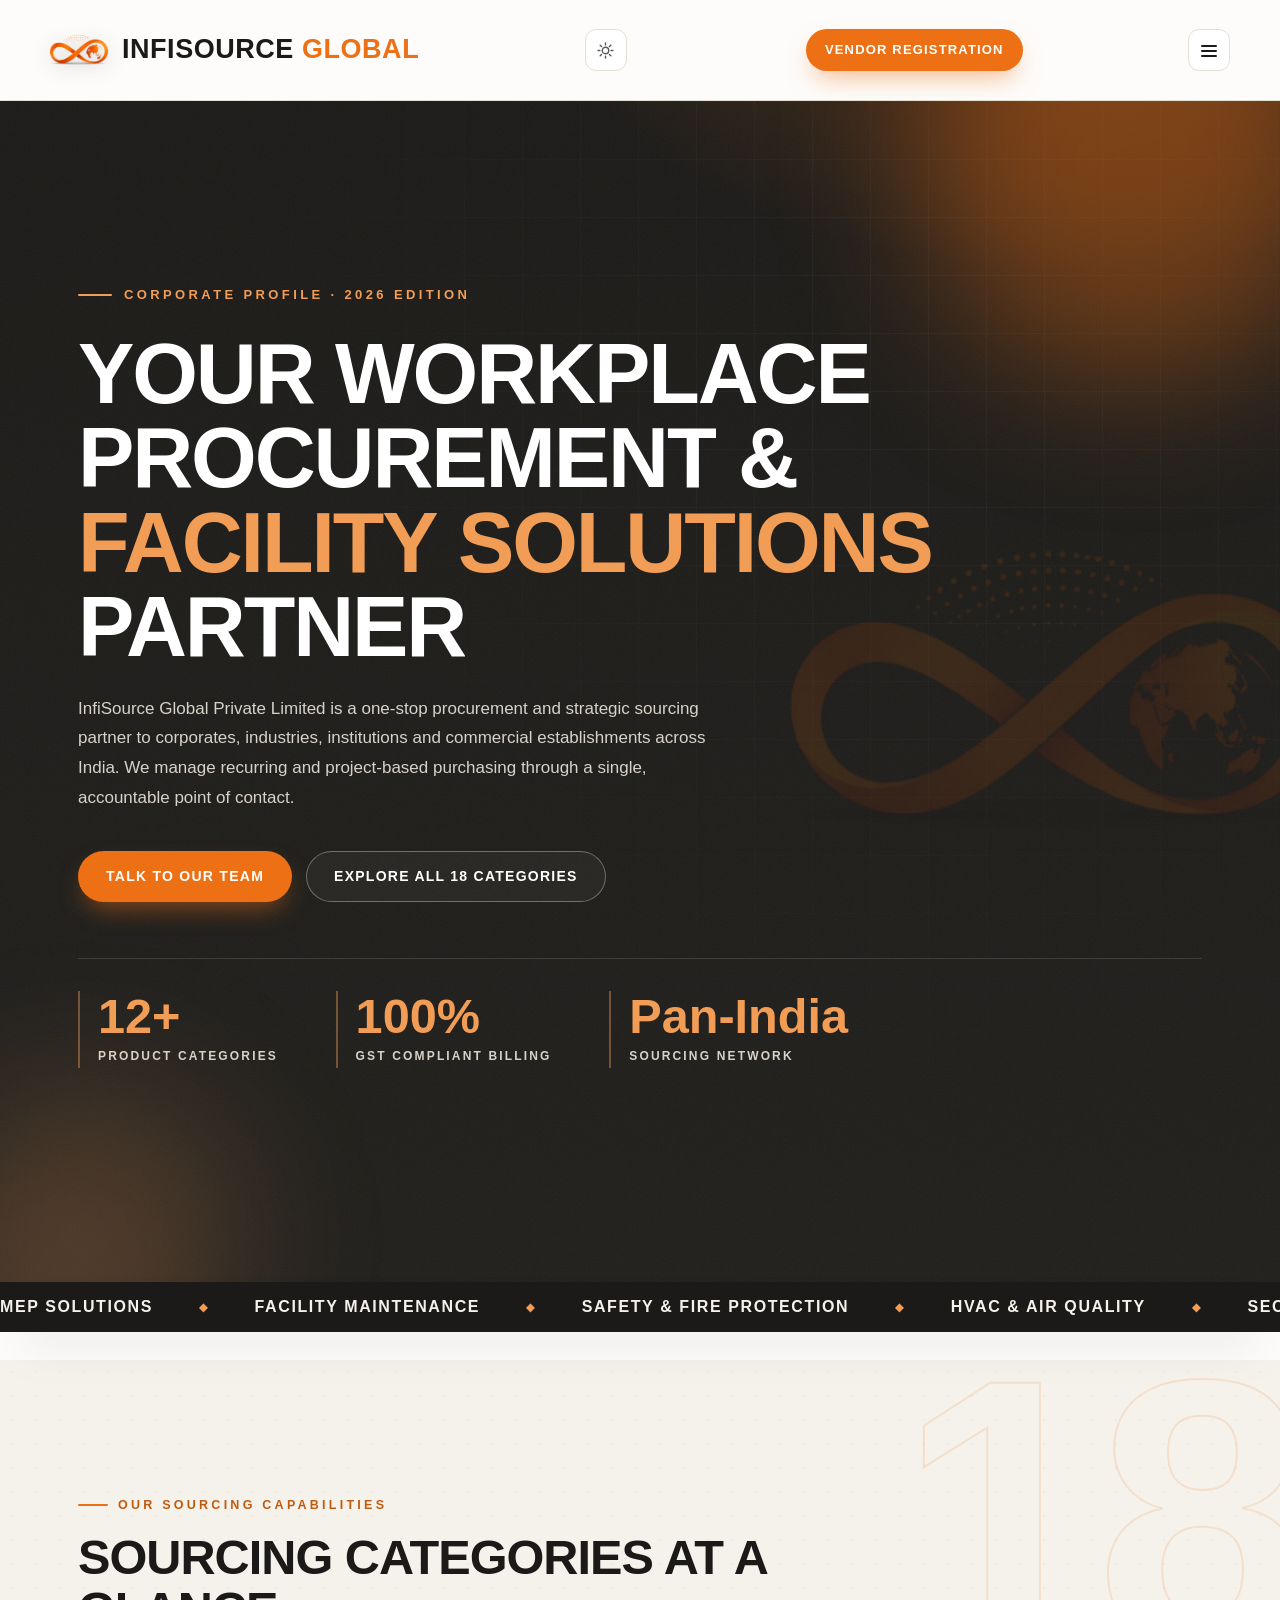
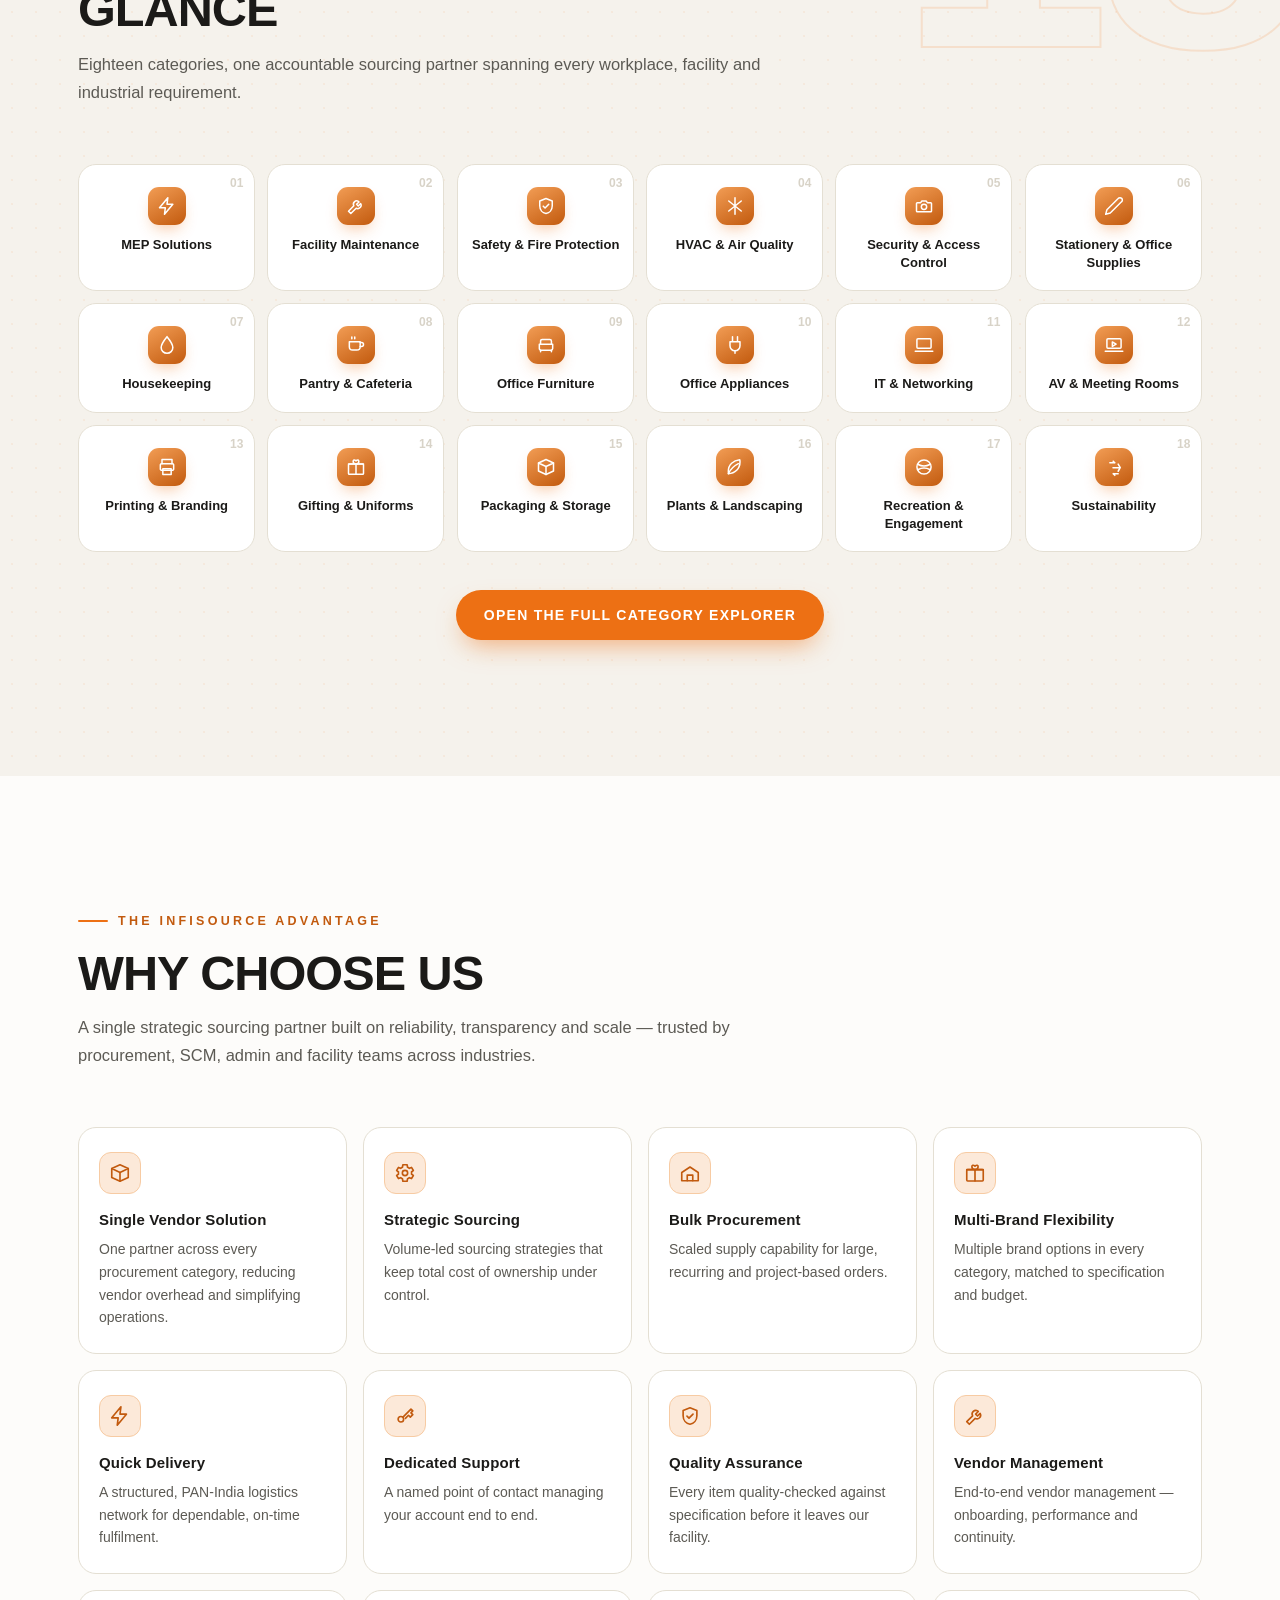
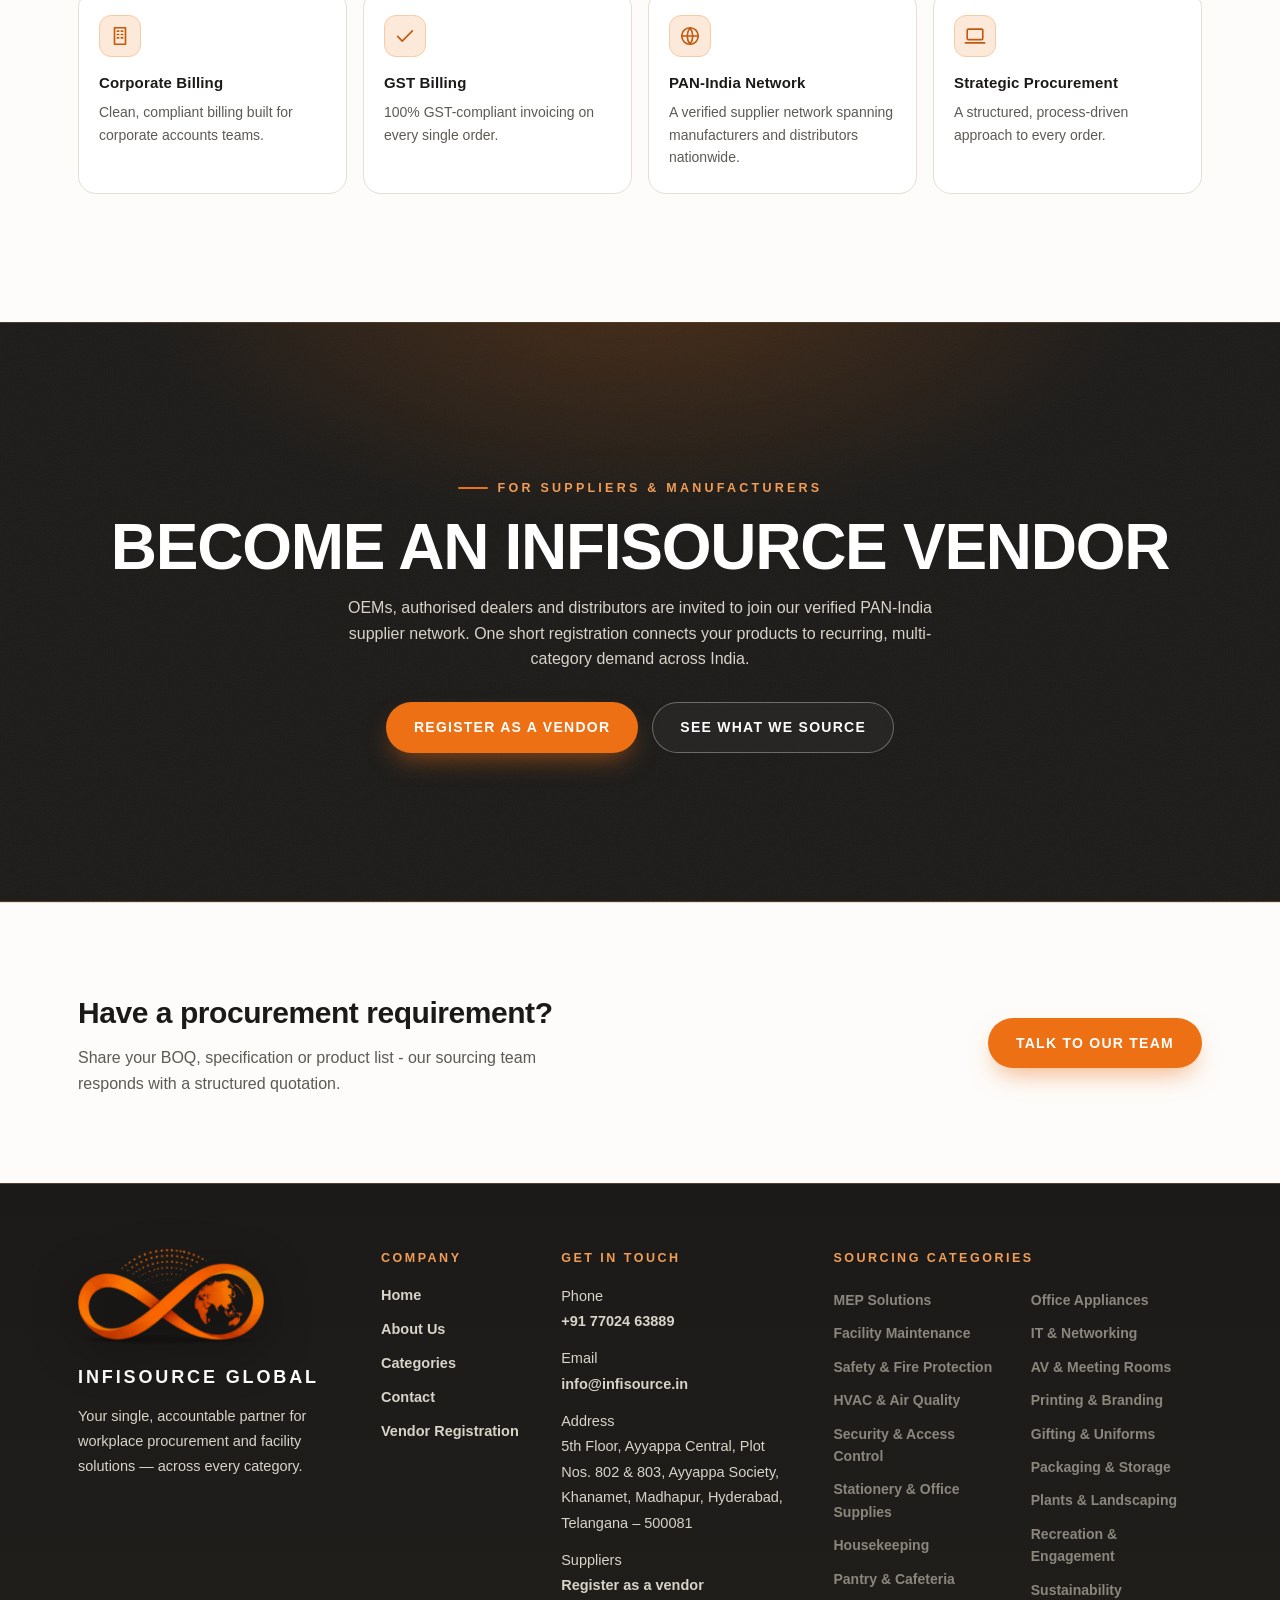
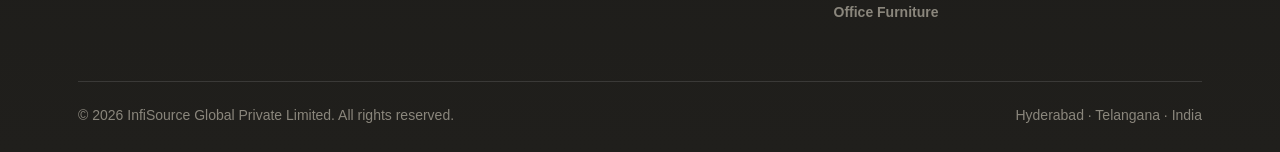
==== commit 2e0052c8: "Premium desktop menu panel: backdrop, depth, hover lift, close on outside click" ====
--- a/index.html
+++ b/index.html
@@ -9,6 +9,7 @@
 <link rel="stylesheet" href="assets/css/style.css">
 <link rel="stylesheet" href="assets/css/polish.css">
 <script src="assets/js/night.js"></script>
+<script src="assets/js/menu.js"></script>
 </head>
 <body>
 <img src="assets/img/logo.webp" class="pl-src" alt="" hidden>
--- a/assets/css/polish.css
+++ b/assets/css/polish.css
@@ -69,3 +69,48 @@
 @media(max-width:520px){.theme-btn{margin-right:9px;width:38px;height:38px;}.theme-btn svg{width:17px;height:17px;}}
 @media(max-width:420px){.nav{gap:14px;}.theme-btn{width:34px;height:34px;margin-right:0;}.theme-btn svg{width:16px;height:16px;}}
 @media(max-width:380px){.nav{gap:11px;}.brand{font-size:16px;gap:9px;}.brand img{width:34px;height:34px;}.burger{width:38px;height:38px;}}
+
+/* ---------- hamburger menu on every device ---------- */
+.burger{display:block;}
+.nav>nav.links{display:none;}
+.drawer{padding:18px 28px 26px;max-height:calc(100vh - 96px);overflow:auto;}
+.drawer nav{max-width:1160px;margin:0 auto;display:grid;grid-template-columns:1fr;gap:10px;}
+@media(min-width:641px) and (max-width:1023px){
+  .drawer nav{grid-template-columns:1fr 1fr;gap:11px;}
+  .drawer nav a:last-child{grid-column:1 / -1;}
+}
+@media(min-width:1024px){
+  .drawer nav{grid-template-columns:repeat(5,minmax(0,1fr));gap:12px;}
+  .drawer nav a{font-size:15px;padding:14px 15px;}
+}
+
+/* ---------- header brand: a touch larger / more dominant ---------- */
+.brand{font-size:27px;}
+.brand img{width:58px;height:58px;}
+@media(max-width:520px){.brand{font-size:20px;}.brand img{width:44px;height:44px;}}
+@media(max-width:380px){.brand{font-size:17px;}.brand img{width:38px;height:38px;}}
+
+/* ---------- header fit with the larger brand ---------- */
+@media(max-width:760px){.nav>.btn{display:none;}}
+@media(max-width:340px){.brand{font-size:16px;}.brand img{width:34px;height:34px;}.theme-btn{width:32px;height:32px;}.burger{width:36px;height:36px;}}
+
+/* ---------- desktop menu panel: premium finish ---------- */
+.drawer nav a{margin-left:0;white-space:normal;}
+@media(min-width:1024px){
+  body.menu-open::before{content:'';position:fixed;inset:0;background:rgba(16,15,14,.5);
+    -webkit-backdrop-filter:blur(2px);backdrop-filter:blur(2px);z-index:29;animation:drawerIn .3s var(--ease);}
+  .drawer{padding:26px 28px 32px;box-shadow:inset 0 1px 0 rgba(237,112,20,.32),0 34px 64px -32px rgba(0,0,0,.55);}
+  .drawer nav{max-width:1124px;gap:14px;}
+  .drawer nav a{padding:24px 20px;font-size:16px;font-weight:600;border-radius:16px;
+    box-shadow:0 16px 32px -24px rgba(27,26,24,.5);animation:cardIn .45s var(--ease-out) backwards;}
+  .drawer nav a:nth-child(2){animation-delay:.05s;}
+  .drawer nav a:nth-child(3){animation-delay:.1s;}
+  .drawer nav a:nth-child(4){animation-delay:.15s;}
+  .drawer nav a:nth-child(5){animation-delay:.2s;}
+  .drawer nav a:hover{transform:translateY(-3px);border-color:var(--orange);
+    box-shadow:0 24px 44px -26px rgba(237,112,20,.6);}
+  .drawer nav a::after{width:9px;height:9px;border-right-color:var(--grey-500);border-top-color:var(--grey-500);}
+  .drawer nav a:hover::after{transform:translateX(3px) rotate(45deg);}
+}
+@media(min-width:1024px) and (max-width:1180px){.drawer nav a{font-size:14.5px;padding:20px 14px;}}
+@keyframes cardIn{from{opacity:0;transform:translateY(12px);}to{opacity:1;transform:none;}}
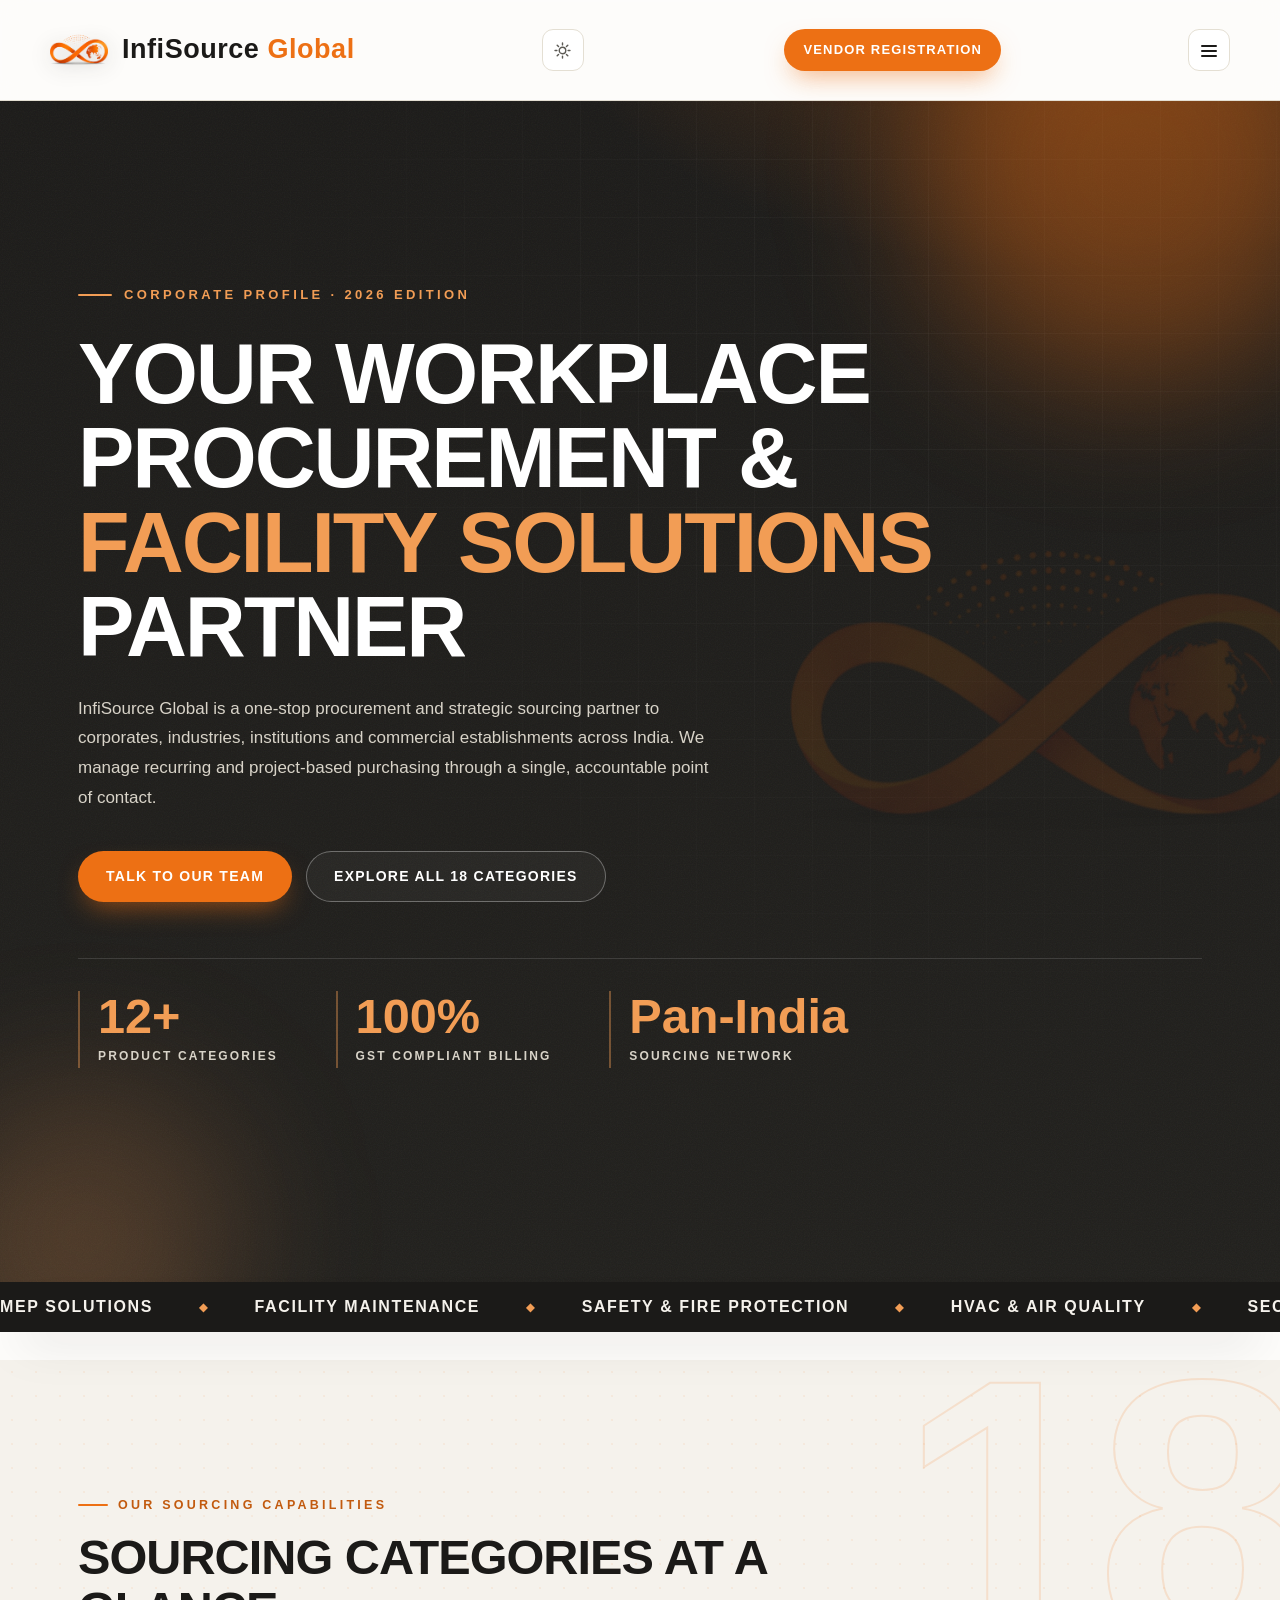
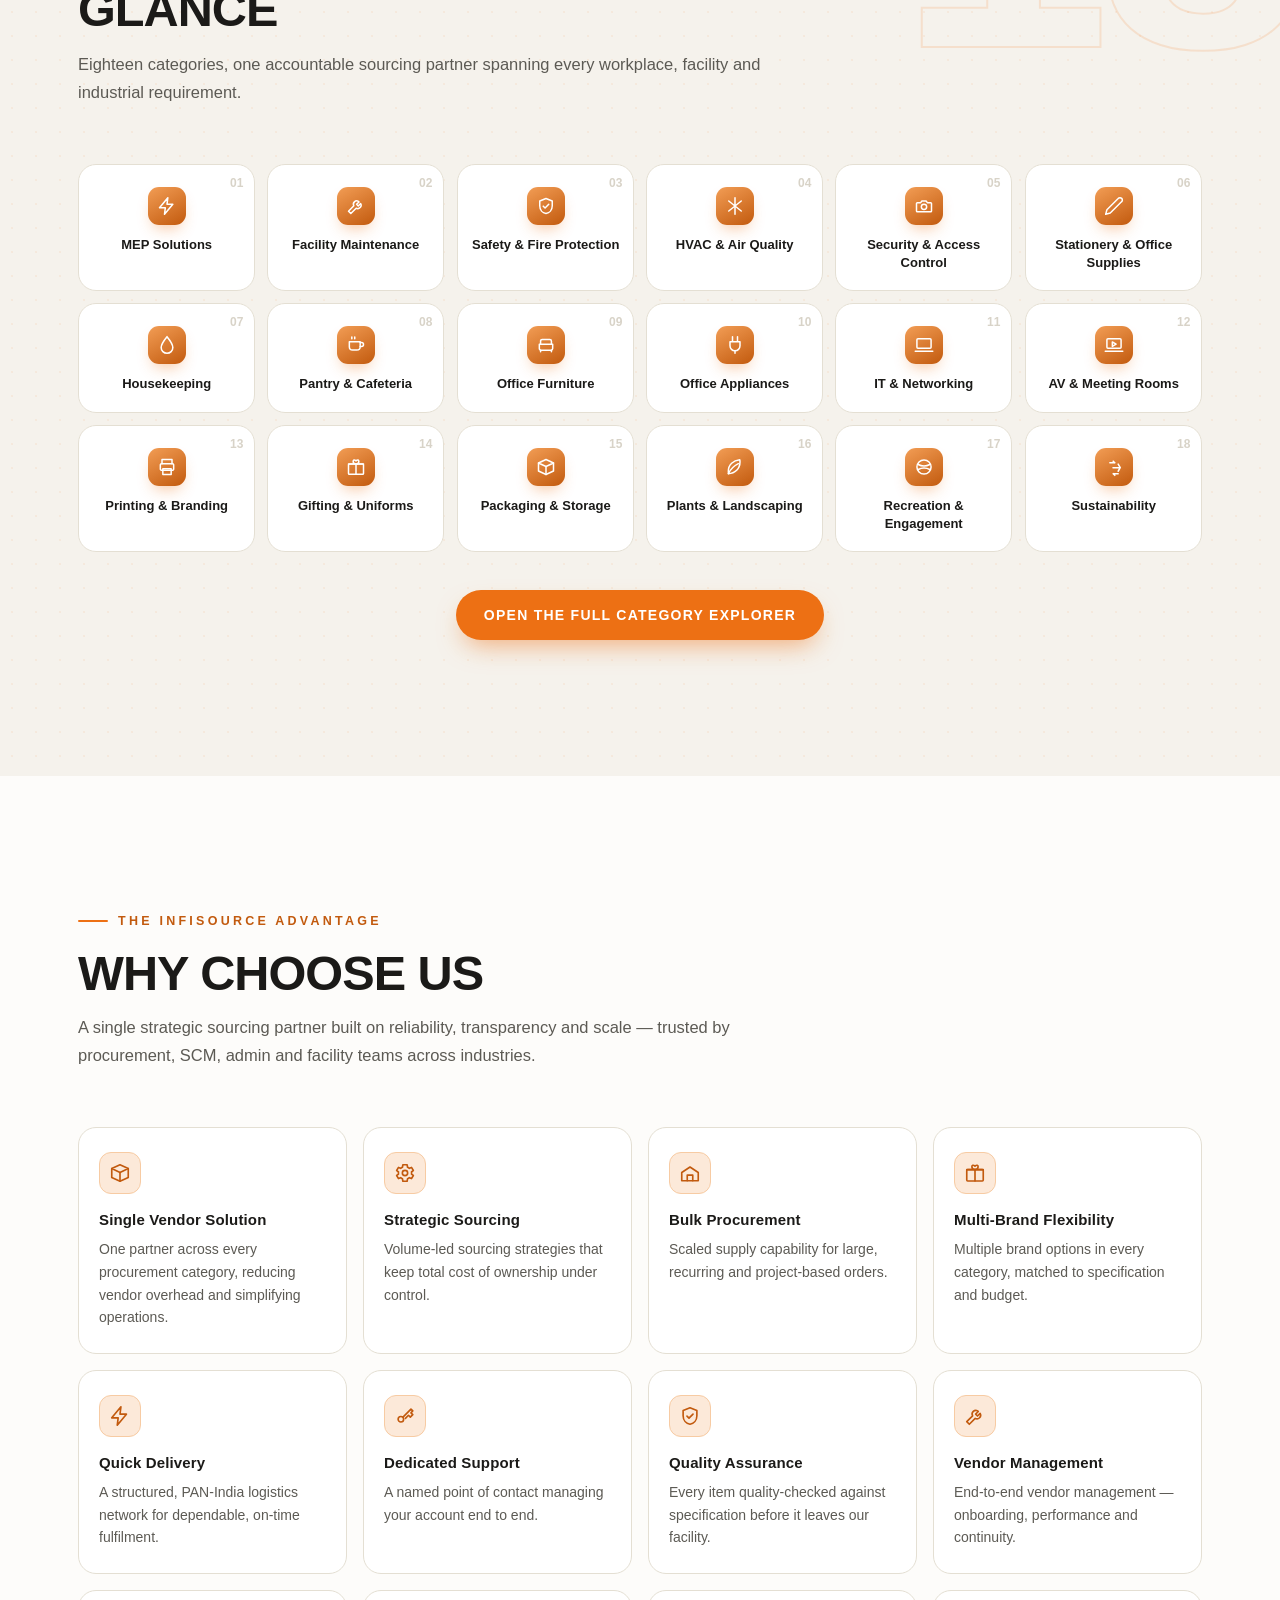
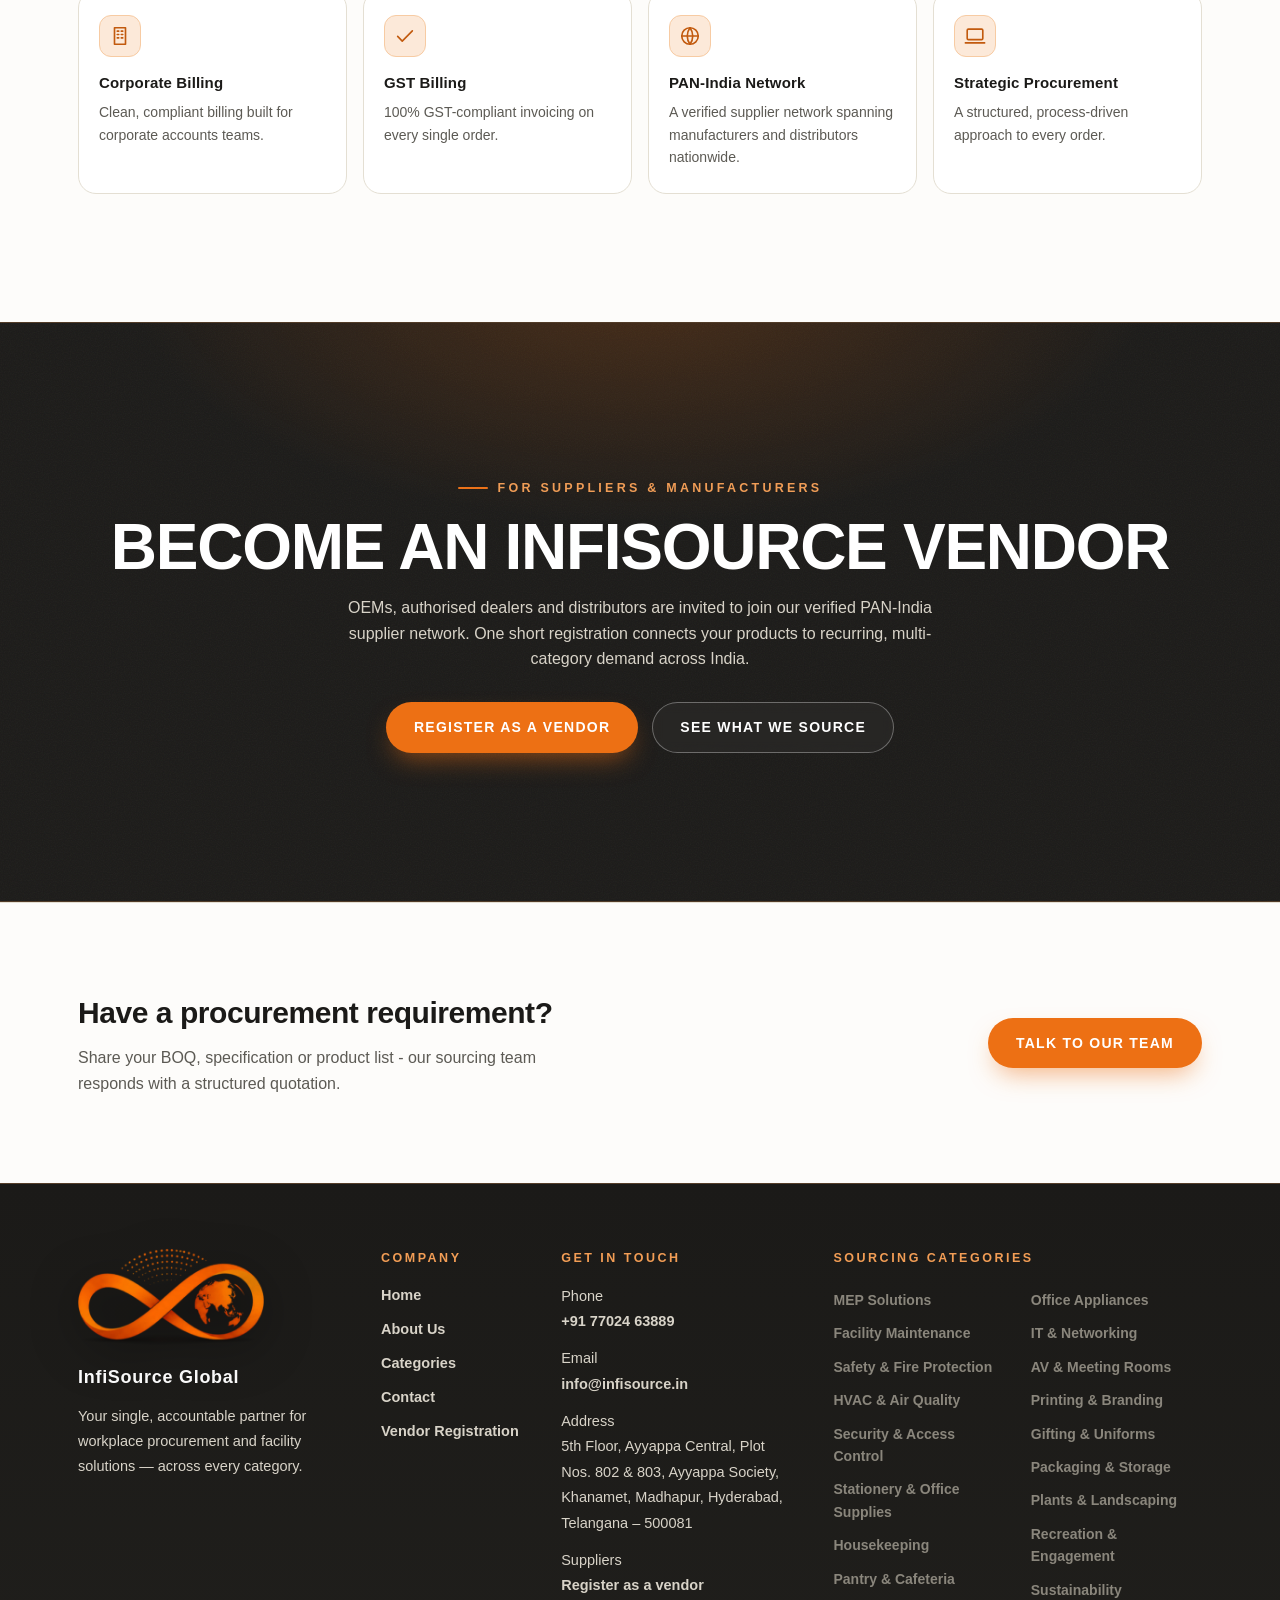
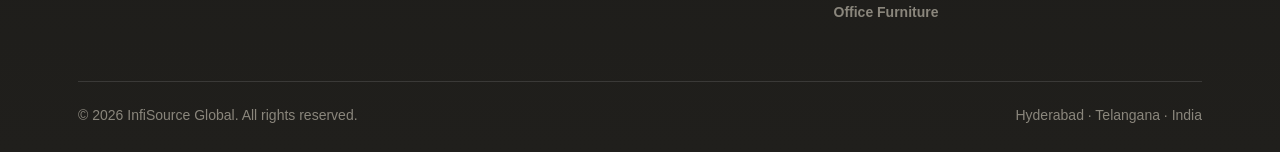
==== commit ed5800e5: "Brand name in normal case; remove Private Limited from the name" ====
--- a/index.html
+++ b/index.html
@@ -3,7 +3,7 @@
 <head>
 <meta charset="UTF-8">
 <meta name="viewport" content="width=device-width, initial-scale=1.0">
-<title>InfiSource Global Private Limited | Workplace Procurement & Facility Solutions Partner</title>
+<title>InfiSource Global | Workplace Procurement & Facility Solutions Partner</title>
 <meta name="description" content="InfiSource Global is a one-stop procurement and strategic sourcing partner for corporates, industries and institutions across India - 18 sourcing categories, one accountable relationship.">
 <link rel="icon" type="image/png" href="assets/img/favicon.png">
 <link rel="stylesheet" href="assets/css/style.css">
@@ -15,7 +15,7 @@
 <img src="assets/img/logo.webp" class="pl-src" alt="" hidden>
 <header>
   <div class="wrap nav">
-    <a class="brand" href="index.html" style="text-decoration:none"><img src="assets/img/logo.webp" alt="InfiSource Global logo"><span>INFISOURCE <span class="accent">GLOBAL</span></span></a>
+    <a class="brand" href="index.html" style="text-decoration:none"><img src="assets/img/logo.webp" alt="InfiSource Global logo"><span>InfiSource <span class="accent">Global</span></span></a>
     <nav class="links">
       <a href="index.html" class="page-on">Home</a>
       <a href="about.html">About</a>
@@ -29,7 +29,7 @@
   <div class="wrap">
     <div class="eyebrow">Corporate Profile &middot; 2026 Edition</div>
     <h1>Your Workplace Procurement & <span class="accent">Facility Solutions</span> Partner</h1>
-    <p class="lede">InfiSource Global Private Limited is a one-stop procurement and strategic sourcing partner to corporates, industries, institutions and commercial establishments across India. We manage recurring and project-based purchasing through a single, accountable point of contact.</p>
+    <p class="lede">InfiSource Global is a one-stop procurement and strategic sourcing partner to corporates, industries, institutions and commercial establishments across India. We manage recurring and project-based purchasing through a single, accountable point of contact.</p>
     <div class="cta">
       <a href="contact.html" class="btn">Talk to Our Team</a>
       <a href="services.html" class="btn-outline">Explore All 18 Categories</a>
@@ -84,7 +84,7 @@
     <div class="foot-grid">
       <div class="foot-brand">
         <img src="assets/img/logo-mark.webp" alt="InfiSource Global logo">
-        <div class="fb-name">INFISOURCE GLOBAL</div>
+        <div class="fb-name">InfiSource Global</div>
         <p>Your single, accountable partner for workplace procurement and facility solutions &mdash; across every category.</p>
       </div>
       <div>
@@ -129,7 +129,7 @@
       </div>
     </div>
     <div class="foot-note">
-      <div>&copy; 2026 InfiSource Global Private Limited. All rights reserved.</div>
+      <div>&copy; 2026 InfiSource Global. All rights reserved.</div>
       <div>Hyderabad &middot; Telangana &middot; India</div>
     </div>
   </div>
--- a/assets/css/polish.css
+++ b/assets/css/polish.css
@@ -114,3 +114,6 @@
 }
 @media(min-width:1024px) and (max-width:1180px){.drawer nav a{font-size:14.5px;padding:20px 14px;}}
 @keyframes cardIn{from{opacity:0;transform:translateY(12px);}to{opacity:1;transform:none;}}
+
+/* ---------- brand name is mixed case now: tighten tracking ---------- */
+.foot-brand .fb-name{letter-spacing:.04em;}
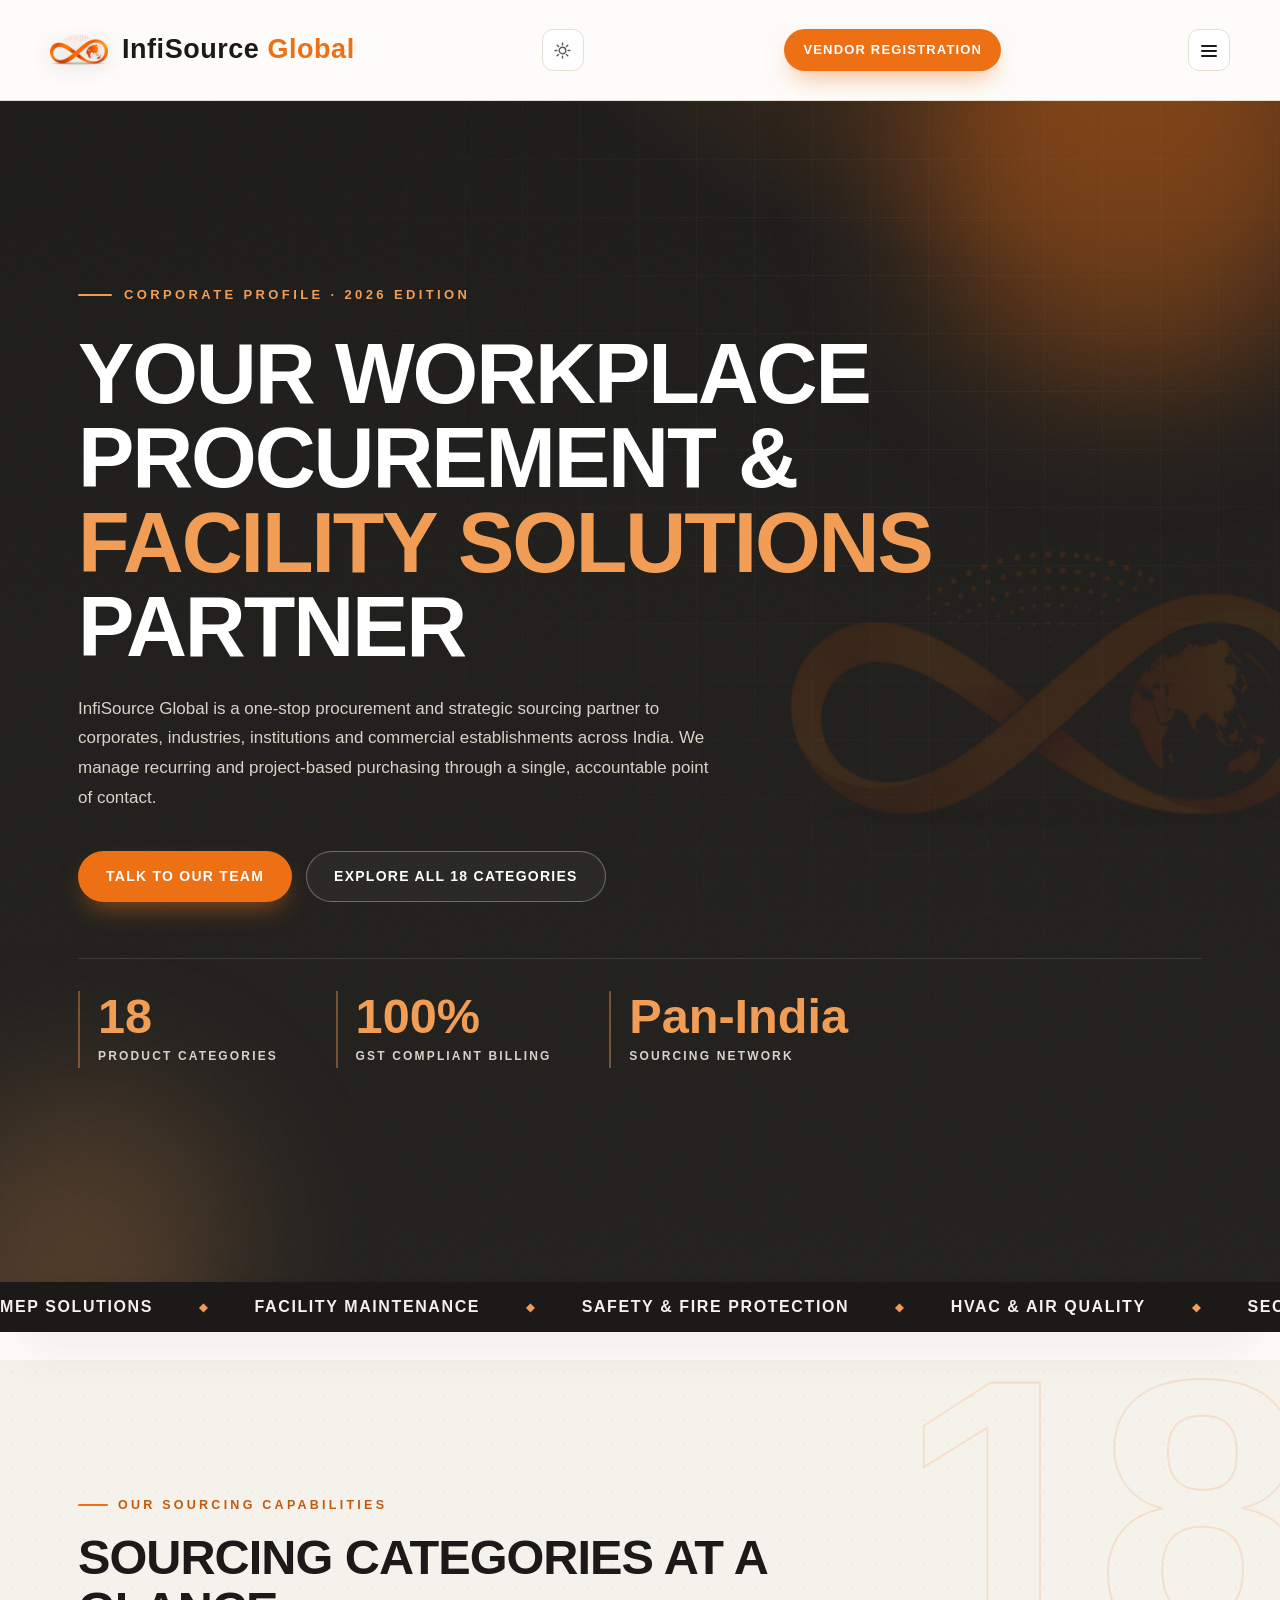
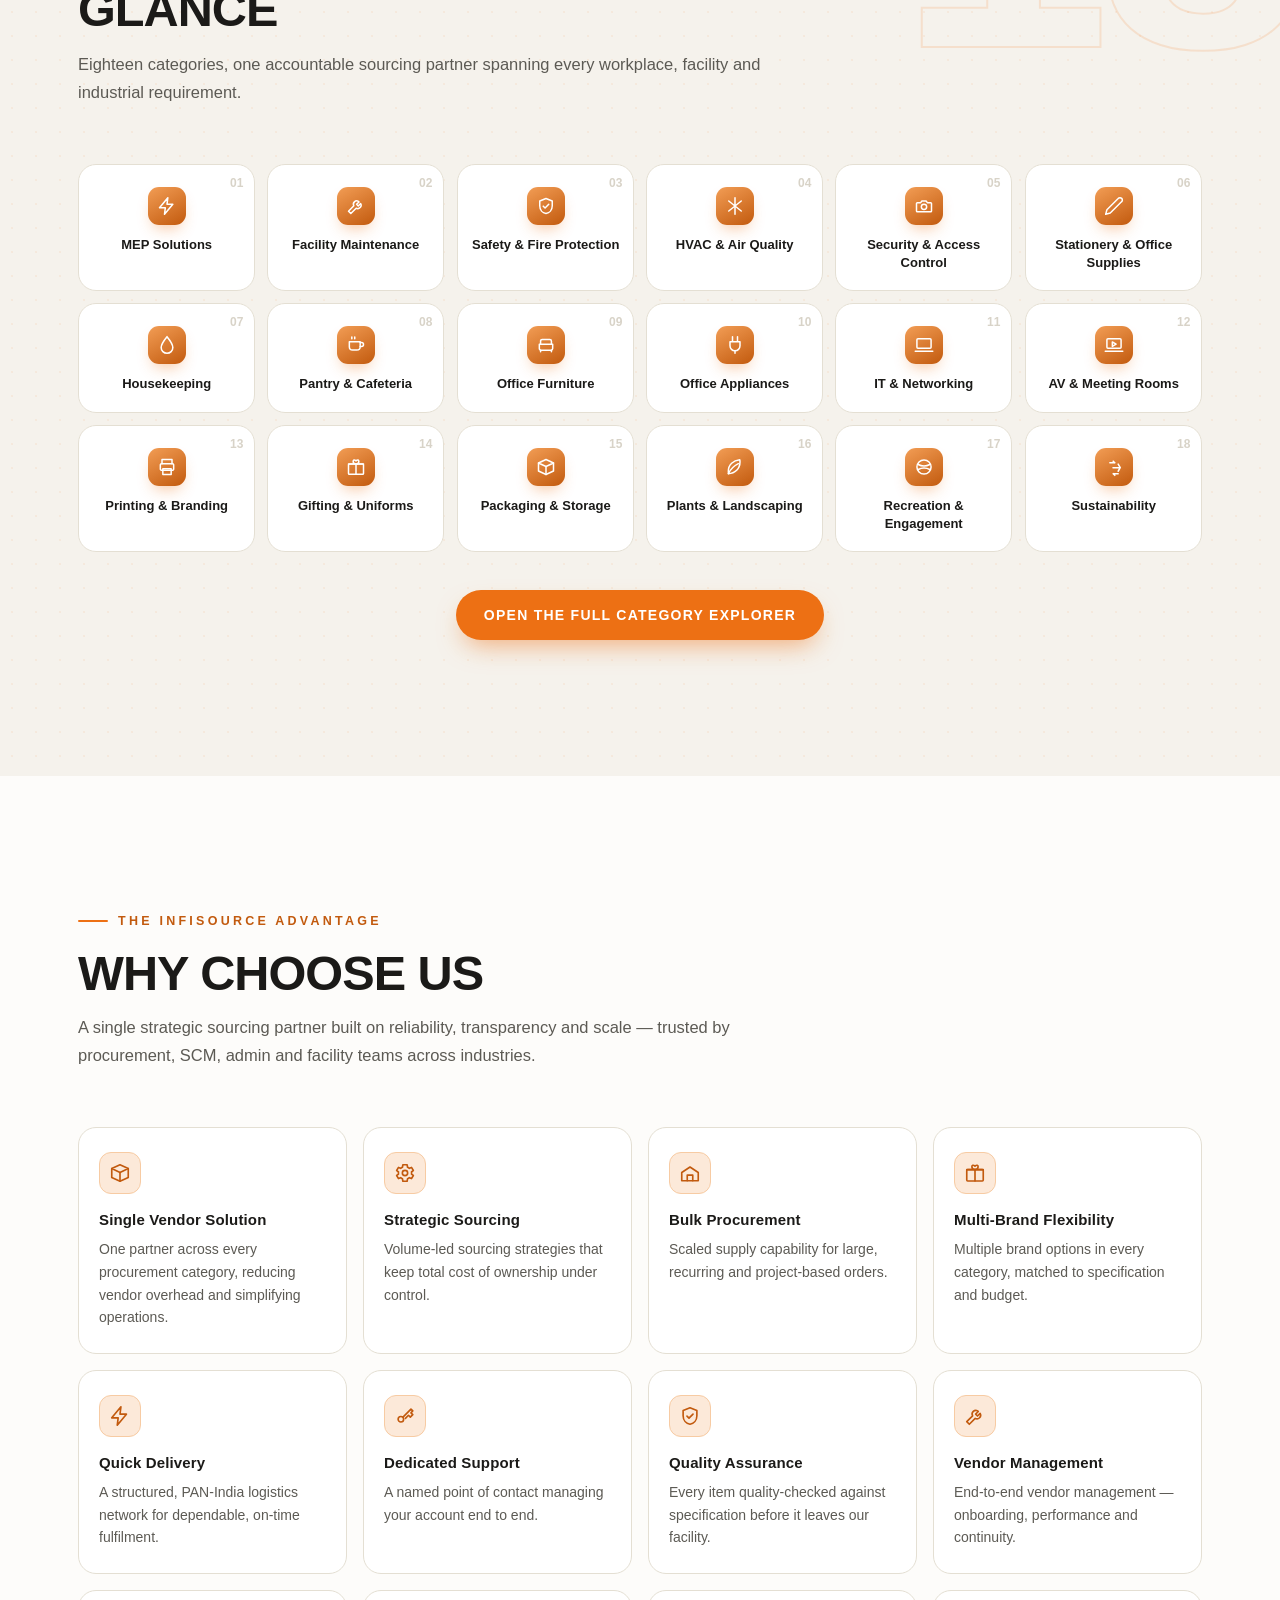
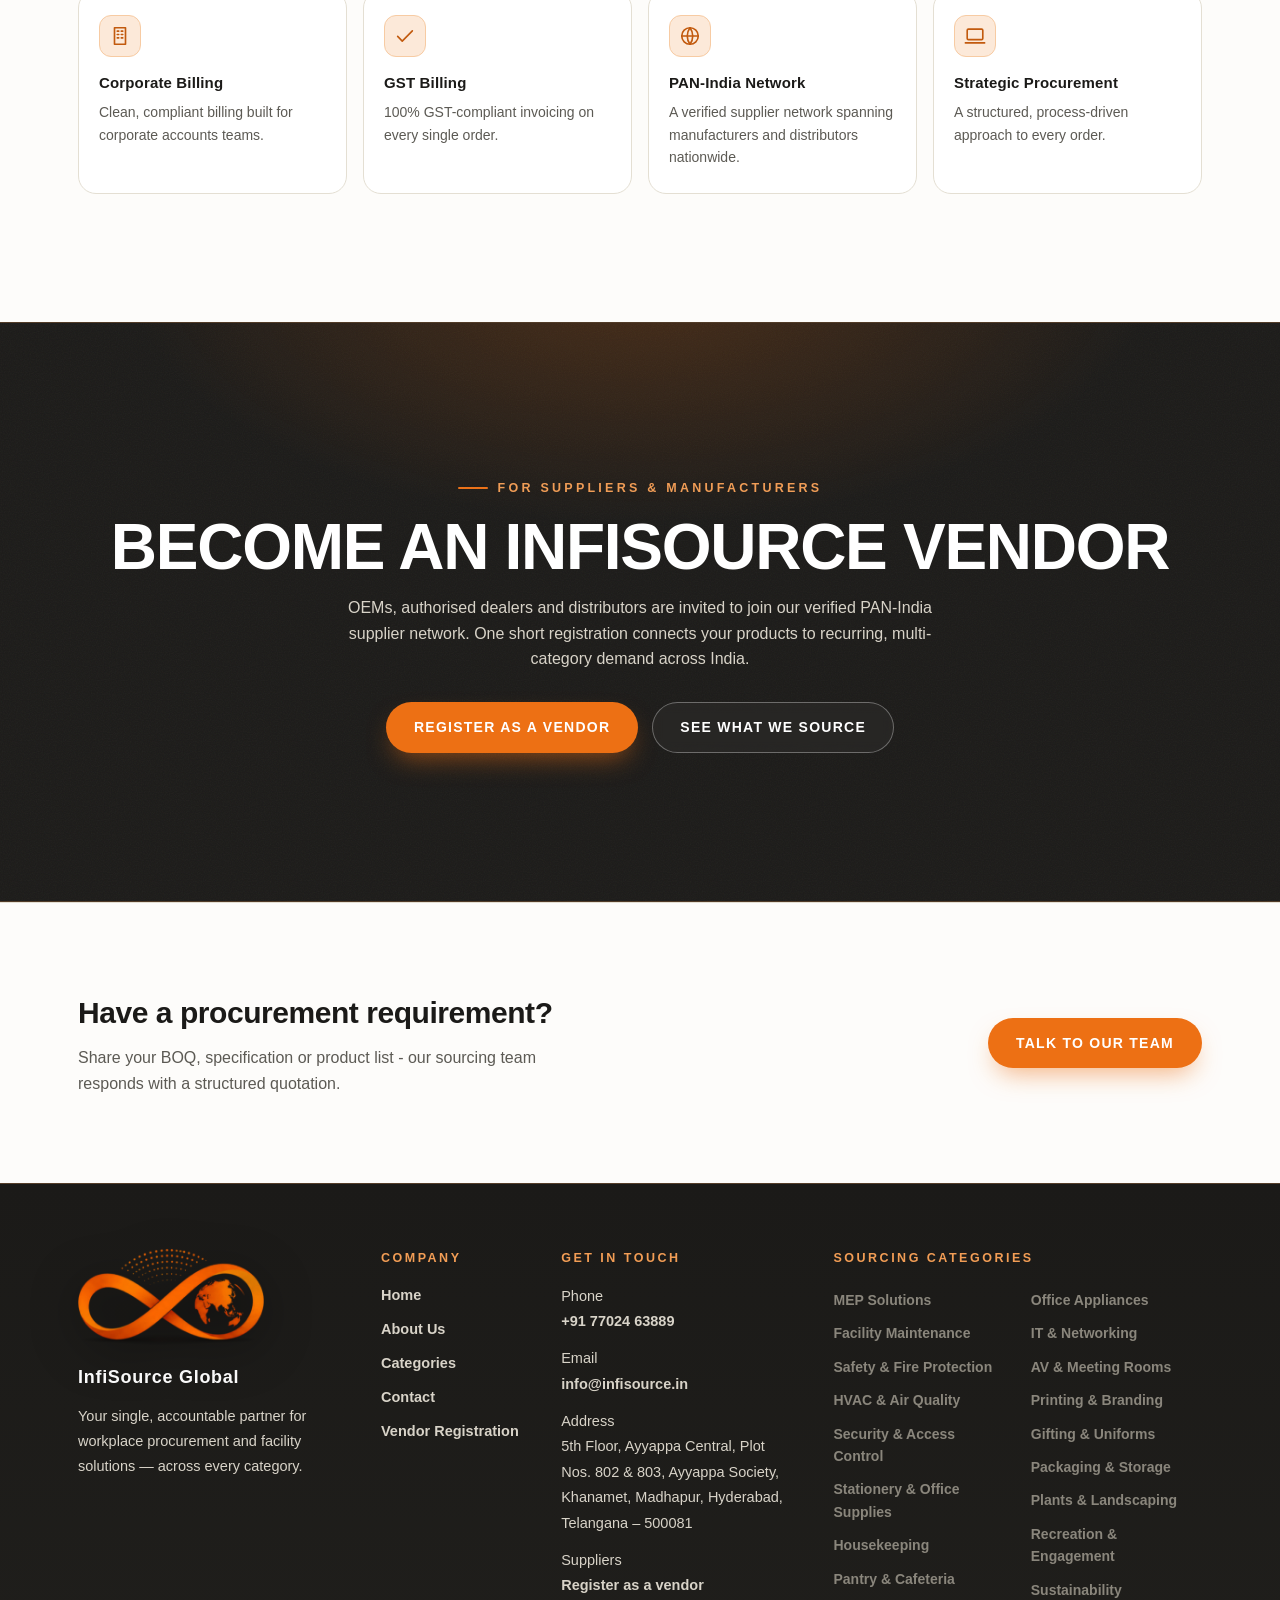
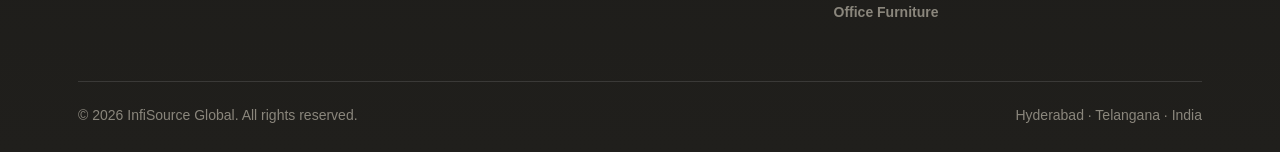
==== commit 926497d5: "Update categories stat from 12+ to 18" ====
--- a/index.html
+++ b/index.html
@@ -35,7 +35,7 @@
       <a href="services.html" class="btn-outline">Explore All 18 Categories</a>
     </div>
     <div class="stats">
-      <div class="stat"><b>12+</b><span>Product Categories</span></div>
+      <div class="stat"><b>18</b><span>Product Categories</span></div>
       <div class="stat"><b>100%</b><span>GST Compliant Billing</span></div>
       <div class="stat"><b>Pan-India</b><span>Sourcing Network</span></div>
     </div>
--- a/assets/css/polish.css
+++ b/assets/css/polish.css
@@ -117,3 +117,6 @@
 
 /* ---------- brand name is mixed case now: tighten tracking ---------- */
 .foot-brand .fb-name{letter-spacing:.04em;}
+
+/* ---------- no drop cap: first letter renders normally ---------- */
+.about-copy>p:first-of-type::first-letter{font-size:inherit;font-weight:inherit;line-height:inherit;color:inherit;float:none;padding:0;}
